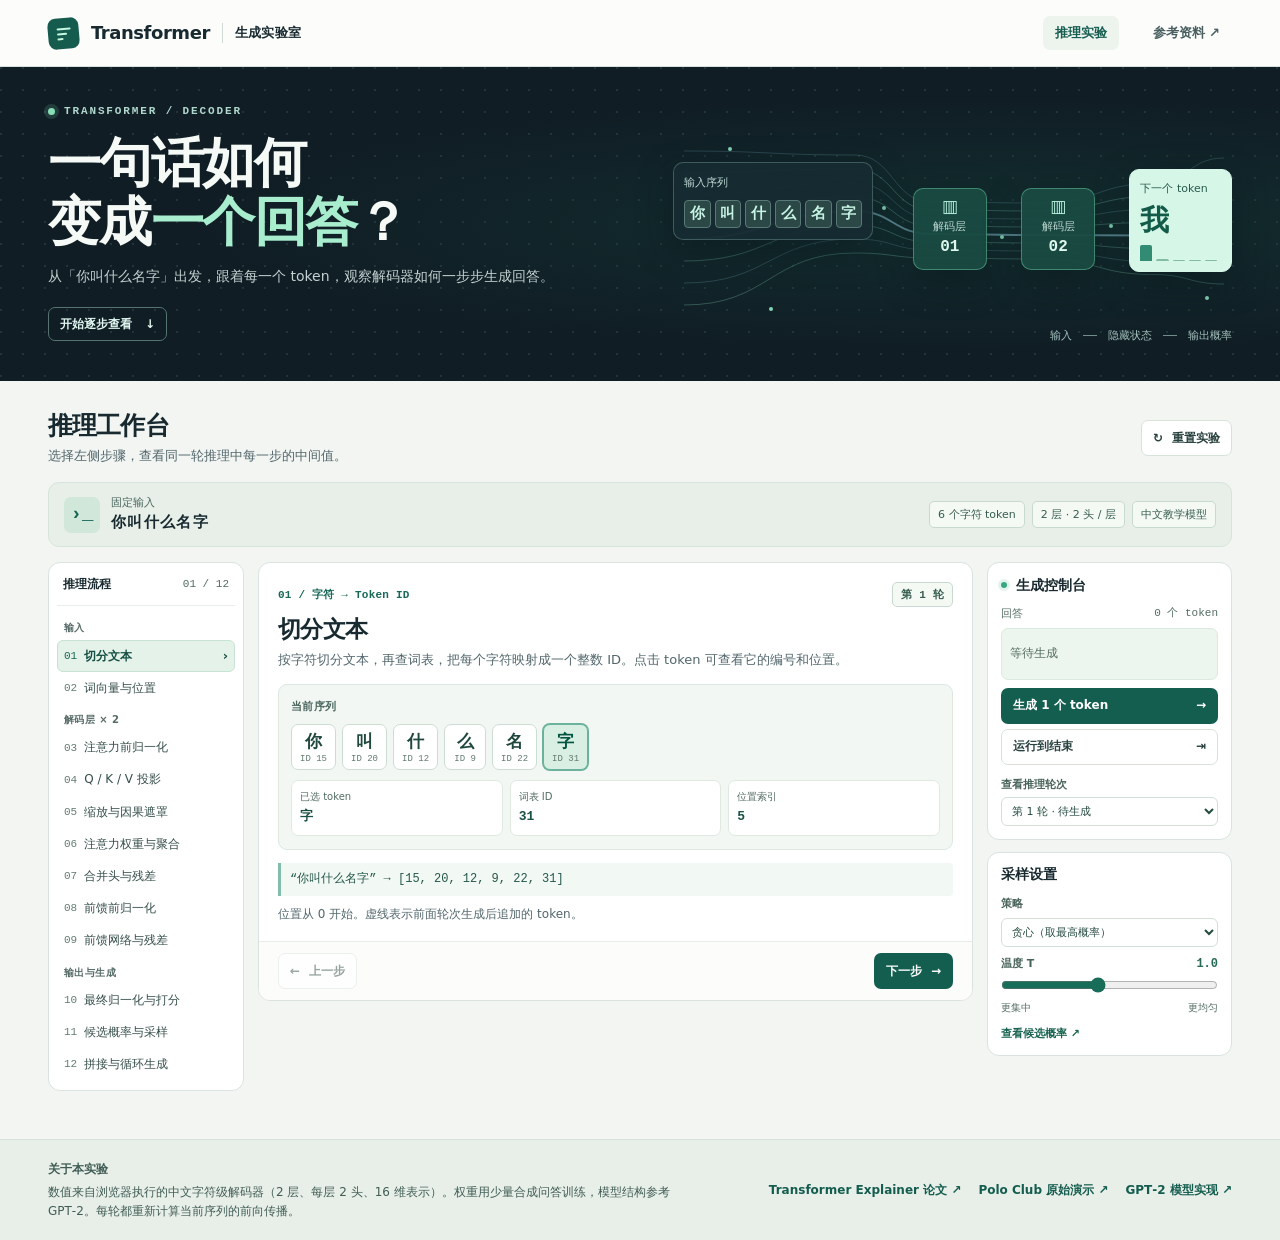
==== index.html @ 417c1ae1 "Add interactive Transformer generation lab" ====
<!doctype html>
<html lang="zh-CN">
<head>
  <meta charset="UTF-8">
  <meta name="viewport" content="width=device-width, initial-scale=1">
  <meta name="description" content="从‘你叫什么名字’出发，逐步查看 Transformer 如何生成下一个 token。">
  <meta name="theme-color" content="#111d24">
  <title>Transformer 生成实验室</title>
  <style>:root{color-scheme:light;--ink:#182a30;--muted:#52666b;--line:#dae3df;--paper:#f2f5f2;--white:#fff;--green:#0e6655;--accent:#90e8c5;--mono:'IBM Plex Mono',Consolas,monospace;--sans:Inter,'Microsoft YaHei','PingFang SC','Noto Sans CJK SC',system-ui,sans-serif}
*,*::before,*::after{box-sizing:border-box} body{margin:0;background:var(--paper);color:var(--ink);font:14px/1.55 var(--sans)} a{color:inherit;text-decoration:none} button,input,select{font:inherit} button{cursor:pointer} button:disabled{cursor:default} button:focus-visible,a:focus-visible,select:focus-visible,input:focus-visible,summary:focus-visible{outline:2px solid #126e5c;outline-offset:3px} .skip{position:fixed;left:1rem;top:-5rem;background:white;padding:.7rem;z-index:10}.skip:focus{top:1rem}.shell{width:min(1432px,calc(100% - 96px));margin-inline:auto}
.top{background:#fcfdfb;border-bottom:1px solid #d6e1db}.top-inner{height:66px;display:flex;align-items:center;justify-content:space-between}.brand,.top nav{display:flex;align-items:center;gap:12px}.brand{font-size:18px;letter-spacing:-.025em;font-weight:800}.brand-sub{font-size:13px;font-weight:650;letter-spacing:.02em;padding-left:12px;border-left:1px solid #cfdbd4}.mark{display:grid;place-content:center;gap:3px;width:31px;height:31px;background:#155b4e;border-radius:8px;transform:rotate(-5deg)}.mark i{height:2px;width:14px;background:#c5f8e2;display:block;border-radius:3px}.mark i:nth-child(2){width:10px}.mark i:nth-child(3){width:6px}.top nav{gap:22px;color:#4a6060;font-size:13px;font-weight:650}.top nav a{padding:7px 12px;border-radius:7px}.top nav a:hover,.nav-active{background:#edf4ee;color:#175e50}
.hero{background:#101d24;color:#f5faf6;overflow:hidden;position:relative}.hero::before{content:'';position:absolute;inset:0;background:radial-gradient(ellipse at 77% 50%,#16453e70,transparent 57%),radial-gradient(circle at 1px 1px,#9cdbcd20 1px,transparent 0) 0 0/22px 22px;pointer-events:none}.hero-inner{min-height:314px;display:grid;grid-template-columns:1fr minmax(420px,600px);gap:18px;align-items:center;position:relative}.hero-copy{padding:31px 0 34px}.eyebrow{font:600 11px/1.4 var(--mono);letter-spacing:.17em;color:#b1d8ce;display:flex;align-items:center;gap:9px}.eyebrow span,.status-dot{display:inline-block;width:7px;height:7px;border-radius:50%;background:#88dfb6;box-shadow:0 0 0 4px #80e2b628}.hero h1{font-size:clamp(38px,4.15vw,67px);line-height:1.11;font-weight:800;letter-spacing:-.03em;margin:15px 0 14px}.hero h1 span{color:#a7edce}.hero p{color:#c4d2d2;font-size:14px;margin:0 0 19px}.hero-link{display:inline-flex;align-items:center;gap:13px;border:1px solid #55736f;border-radius:7px;padding:7px 11px;color:#e0f7ef;font-size:12px;font-weight:650}.hero-link:hover{background:#285248}.hero-link:focus-visible{outline-color:#b0f4d6}
.hero-figure{position:relative;min-height:235px;width:100%;max-width:570px;justify-self:end;aspect-ratio:570/260;container-type:inline-size}.hero-figure canvas{position:absolute;inset:0;width:100%;height:100%}.art-label,.art-block,.art-output{position:absolute;border:1px solid #72939175;background:#172b32f2;box-shadow:0 12px 35px #08151970;border-radius:10px}.hero-figure small{display:block;color:#bed7d2;font-size:clamp(9px,2.1cqw,11px)}.art-input{left:2%;top:26%;width:35%;padding:11px 10px}.art-input div{display:flex;gap:4px;margin-top:9px}.art-input b{flex:1;display:grid;place-items:center;background:#2b4746;color:#c7f5e4;font-weight:600;border:1px solid #597977;border-radius:4px;font-size:clamp(9px,2.6cqw,15px);height:28px}.art-block{top:36%;width:13%;min-height:82px;padding:8px;text-align:center;border-color:#62bf9c88;background:#1a4a42f5}.art-block span{color:#b4efdb;font-size:17px;line-height:1}.art-block strong{display:block;font:600 16px/1.5 var(--mono);color:#def7ed}.art-b1{left:44%}.art-b2{left:63%}.art-output{left:82%;top:29%;width:18%;padding:10px;background:#d6f6e8;border-color:#d6f6e8;color:#135b48}.art-output small{color:#285a4d;white-space:nowrap}.art-output strong{display:block;font-size:29px;line-height:1.2;margin:6px 0 4px}.art-bars{height:19px;display:flex;align-items:end;gap:4px}.art-bars i{display:block;width:15%;height:90%;background:#328b73;border-radius:2px 2px 0 0}.art-bars i:nth-child(n+2){height:30%;background:#84baa6}.art-bars i:nth-child(n+3){height:18%}.art-caption{position:absolute;left:22%;right:0;bottom:4%;display:flex;align-items:center;justify-content:end;gap:11px;font-size:11px;color:#a4c1bd}.art-caption i{width:14px;height:1px;background:#728d89}
.lab{padding:29px 0 48px;scroll-margin-top:14px}.lab-heading{display:flex;align-items:center;justify-content:space-between;gap:16px;margin-bottom:16px}.lab-heading h2{font-size:25px;line-height:1.25;margin:0 0 5px;letter-spacing:-.035em}.lab-heading p{margin:0;color:var(--muted);font-size:13px}.button{display:inline-flex;align-items:center;justify-content:center;gap:9px;min-height:36px;padding:6px 11px;border:1px solid transparent;border-radius:7px;font-weight:650;font-size:12px;white-space:nowrap;transition:background .16s,border-color .16s}.quiet{background:#fff;border-color:#d7e2db;color:#29423f}.quiet:hover:not(:disabled){background:#edf5ee;border-color:#9cbfb0}.primary{background:#145e50;color:#fff}.primary:hover:not(:disabled){background:#0b4b3d}.button:disabled{opacity:.48}.prompt-bar{border:1px solid #d7e4db;background:#e7efe8;border-radius:11px;display:flex;align-items:center;justify-content:space-between;padding:11px 15px;gap:12px;margin-bottom:15px}.prompt-text{display:flex;align-items:center;gap:11px}.prompt-icon{font:700 19px/1 var(--mono);display:grid;place-items:center;color:#146454;background:#d1e7d9;width:36px;height:36px;border-radius:7px}.prompt-text small,.prompt-text strong{display:block}.prompt-text small{font-size:11px;color:#48655d}.prompt-text strong{font-size:15px;letter-spacing:.09em}.prompt-meta{display:flex;gap:7px;flex-wrap:wrap;justify-content:end}.prompt-meta span,.tag{font-size:11px;color:#375d51;padding:4px 8px;border:1px solid #c8dacf;background:#f4f9f4;border-radius:5px;white-space:nowrap}
.workbench{display:grid;grid-template-columns:196px minmax(0,1fr) 245px;gap:14px;align-items:start}.stage-sidebar,.stage-card,.console,.settings{border:1px solid var(--line);background:var(--white);border-radius:12px;min-width:0}.stage-sidebar{padding:12px 8px 10px}.side-heading{display:flex;align-items:center;justify-content:space-between;padding:0 6px 12px;margin-bottom:6px;border-bottom:1px solid #e7ede9;font-size:12px}.side-heading span{font:11px var(--mono);color:#526b65}.stage-group{color:#576c68;font-size:10px;font-weight:700;letter-spacing:.045em;padding:8px 7px 4px}.stage-nav-button{width:100%;border:1px solid transparent;border-radius:6px;background:transparent;color:#364f4b;text-align:left;font-size:12px;padding:5px 6px;min-height:30px;display:flex;align-items:center;gap:7px}.stage-nav-button span:first-child{font:11px var(--mono);color:#647c75}.stage-nav-button[aria-current=step]{background:#e4f2e9;color:#154f43;border-color:#c9e2d6;font-weight:750}.stage-nav-button[aria-current=step] span:first-child{color:#186757}.stage-nav-button:hover{background:#eef6f0}.stage-nav-button .stage-chevron{margin-left:auto;font-size:13px;visibility:hidden}.stage-nav-button[aria-current=step] .stage-chevron{visibility:visible}
.stage-card{overflow:hidden}.stage-intro{padding:19px 19px 13px}.stage-overline{display:flex;justify-content:space-between;align-items:center;gap:5px;color:#176858;font:600 11px var(--mono);letter-spacing:.02em}.stage-intro h3{font-size:23px;line-height:1.2;letter-spacing:-.025em;margin:9px 0 6px}.stage-intro p{font-size:13px;color:var(--muted);margin:0;line-height:1.65}.stage-content{padding:0 19px 18px;min-height:236px}.stage-footer{border-top:1px solid #e7ede9;padding:11px 19px;display:flex;justify-content:space-between;gap:10px;background:#fcfdfb}.stage-tools{margin:0 19px 14px;padding:8px 9px;display:flex;flex-wrap:wrap;align-items:center;gap:8px 15px;background:#f4f8f4;border:1px solid #e0eae3;border-radius:8px}.tool-part{display:flex;align-items:center;gap:6px}.tool-part label,.tool-part span{font-size:11px;color:#395a50;font-weight:700}.segmented{display:flex;gap:4px;flex-wrap:wrap}.segmented button,.tiny-button{border:1px solid #cbdcd2;background:#fff;color:#34544b;font-size:11px;min-height:29px;padding:4px 8px;border-radius:5px}.segmented button[aria-pressed=true],.tiny-button[aria-pressed=true]{background:#16614f;border-color:#16614f;color:#fff;font-weight:700}.segmented button:hover:not([aria-pressed=true]),.tiny-button:hover:not([aria-pressed=true]){background:#e2f0e7}
.token-panel{background:#f3f7f4;border:1px solid #dce8e0;border-radius:9px;padding:13px 12px}.section-label{font-size:11px;margin:0 0 9px;color:#4a665e;font-weight:750;letter-spacing:.025em}.token-strip{display:flex;flex-wrap:wrap;gap:6px}.token-box{border:1px solid #ccddd3;border-radius:7px;background:#fff;color:#20483e;display:grid;justify-items:center;gap:1px;padding:5px 8px;min-width:42px;line-height:1.35}.token-box strong{font-size:17px}.token-box small{color:#62796f;font:9px var(--mono)}.token-box[aria-pressed=true]{color:#035441;border-color:#6bb29c;background:#d9efe3;box-shadow:0 0 0 1px #6bb29c}.token-box.is-generated{border-style:dashed}.token-details,.metric-row{display:grid;grid-template-columns:repeat(3,minmax(0,1fr));gap:7px;margin-top:10px}.metric{border:1px solid #dfe9e2;border-radius:7px;padding:8px;background:#fff;min-width:0}.metric small{display:block;color:#536b64;font-size:10px}.metric strong{display:block;font:650 13px/1.5 var(--mono);color:#1a5144;overflow-wrap:anywhere;margin-top:3px}.formula{font:12px/1.6 var(--mono);white-space:pre-wrap;overflow-wrap:anywhere;color:#25574b;margin:13px 0 0;border-left:3px solid #83bcaa;background:#f2f8f3;padding:7px 9px;border-radius:0 4px 4px 0}.explain{color:var(--muted);font-size:12px;margin:9px 0 0}.explain strong{color:#29564b}.transform-chain{display:flex;flex-wrap:wrap;gap:6px;align-items:center;background:#f5f8f4;padding:9px;border:1px solid #e2ebe4;border-radius:7px;margin-bottom:11px}.transform-chain b{font-size:11px;white-space:nowrap;background:#e4f1e8;border:1px solid #cedfd4;border-radius:5px;color:#2f6254;padding:4px 6px}.transform-chain span{color:#648379}
.inspector{display:grid;gap:12px}.console,.settings{padding:13px}.console-heading{display:flex;gap:9px;align-items:center;margin:1px 0 12px}.inspector h3{font-size:14px;line-height:1.2;margin:0}.status-dot{background:#38a780;box-shadow:0 0 0 3px #38a78024;width:6px;height:6px}.console-label{display:flex;justify-content:space-between;margin:0 0 5px;color:#536d63;font-size:11px}.console-label span{font:11px var(--mono)}.generated{min-height:52px;padding:8px;border:1px solid #dce9df;border-radius:7px;background:#edf6ee;color:#285f50;display:flex;flex-wrap:wrap;align-items:center;gap:4px}.placeholder{font-size:12px;color:#526b61}.generated-token{min-width:24px;min-height:28px;padding:3px 5px;border:1px solid #a9cdbd;background:#fff;color:#235f4e;font-weight:700;border-radius:5px}.generated-token.is-selected{background:#d0ebdd;border-color:#519d84}.generated-token.eos{font:700 10px var(--mono);border-style:dashed}.generate-actions{display:grid;gap:5px;margin-top:8px}.generate-actions .button{justify-content:space-between}.round-controls{margin-top:11px;display:grid;gap:4px}.settings h3{margin-bottom:10px}.inspector label{font-size:11px;color:#486359;font-weight:650}.inspector select,.seed-control input{width:100%;min-width:0;border:1px solid #d2e0d7;background:#fff;color:#254b40;border-radius:6px;padding:6px;font-size:11px}.settings select{margin:4px 0 8px}.slider-label,.range-ends,.seed-control{display:flex;align-items:center;justify-content:space-between;gap:8px}.slider-label output{color:#266957;font:700 12px var(--mono)}.range-ends{font-size:10px;color:#526b64}.inspector input[type=range]{width:100%;margin:5px 0 2px;accent-color:#176d58}.settings #method-settings{border-top:1px solid #e4ece6;padding-top:8px;margin-top:8px}.seed-control{margin-top:8px}.seed-control input{width:86px}.inspect-link{display:block;color:#17634f;font-size:11px;font-weight:700;margin-top:10px}.inspect-link:hover{text-decoration:underline}
.matrix-group{display:grid;gap:9px}.matrix-group.two{grid-template-columns:repeat(2,minmax(0,1fr))}.matrix-card{border:1px solid #dfe9e2;border-radius:7px;padding:7px 8px;min-width:0}.matrix-title{display:flex;align-items:center;justify-content:space-between;gap:5px;font-size:11px;color:#36594e;margin:0 0 4px}.matrix-title small{color:#526b64;font:10px var(--mono);white-space:nowrap}.matrix-scroll{overflow:auto;max-height:250px;padding:1px;scrollbar-width:thin}.matrix{border-collapse:separate;border-spacing:2px;width:auto;font:10px/1.3 var(--mono)}.matrix th{padding:2px 3px;color:#42645b;text-align:center;white-space:nowrap}.matrix th.row-name{position:sticky;left:0;background:white;z-index:1}.matrix .active-row th{color:#0b624e}.matrix td{padding:0}.matrix-cell{display:block;width:43px;height:24px;border:1px solid transparent;border-radius:3px;font:10px var(--mono);color:#142c28;background:var(--cell,#f1f5f2);padding:0;text-align:center}.matrix-cell:hover,.matrix-cell:focus-visible{border-color:#176959;outline-offset:-2px}.active-row .matrix-cell{border-bottom-color:#438777}.matrix-cell.masked{background:repeating-linear-gradient(135deg,#f1f3f2 0 4px,#e0e8e2 4px 5px);color:#475c53}.cell-detail{min-height:21px;color:#3d6257;font-size:11px;margin:7px 0 0}.tabs-label{color:#476258;font-size:11px;margin:0 0 5px}.tab-line{margin-bottom:9px}.legend{display:flex;gap:7px;align-items:center;margin:8px 0;color:#526b63;font-size:10px}.legend i{width:58px;height:7px;border-radius:6px;background:linear-gradient(90deg,#9cbaca,#eef3f0,#9acfb9)}
.prob-header,.prob-row{display:grid;grid-template-columns:minmax(49px,.7fr) minmax(40px,.55fr) minmax(105px,1.65fr) minmax(60px,.7fr);gap:8px;align-items:center;padding:5px 6px;font-size:11px}.prob-header{color:#507066;border-bottom:1px solid #dce9df}.prob-row{min-height:33px;border-bottom:1px solid #edf2ee}.prob-row.selected{background:#dff2e6;border-radius:4px}.prob-row em{font:10px var(--mono);font-style:normal}.prob-row strong{font-size:12px;overflow-wrap:anywhere}.bar-field{display:grid;grid-template-columns:1fr 42px;align-items:center;gap:5px}.bar-track{height:6px;background:#e5eee8;border-radius:5px;overflow:hidden}.bar-track i{display:block;height:100%;background:#4b9e83;border-radius:5px}.prob-scroll{max-height:385px;overflow:auto}.prob-scroll .prob-header{position:sticky;top:0;background:#fff;z-index:1}.sequence-box{border-radius:8px;border:1px solid #dbe8df;background:#f1f8f2;padding:11px;margin:10px 0}.sequence-box p{margin:2px 0;color:#285b4c;font-weight:650;font-size:16px;letter-spacing:.045em;overflow-wrap:anywhere}.sequence-box mark{background:#bfe8d4;color:#174e40;border-radius:3px;padding:0 3px}.history{display:flex;flex-wrap:wrap;gap:5px;margin-top:9px}.history button{font:11px var(--sans)}
footer{border-top:1px solid #d6e2db;background:#e8efe9}.footer-inner{display:grid;grid-template-columns:minmax(0,1fr) auto;gap:18px;padding-block:20px;color:#405d55;font-size:12px}.footer-inner p{margin:4px 0 0;max-width:650px}.sources{display:flex;flex-wrap:wrap;align-items:center;gap:8px 17px}.sources a{color:#145d4e;font-weight:700}.sources a:hover{text-decoration:underline}
@media(max-width:1120px){.shell{width:calc(100% - 52px)}.workbench{grid-template-columns:160px minmax(0,1fr) 205px;gap:9px}.stage-intro{padding-inline:14px}.stage-content,.stage-footer{padding-inline:14px}.stage-tools{margin-inline:14px}.hero-inner{grid-template-columns:minmax(0,1fr) minmax(390px,1.05fr)}}
@media(max-width:870px){.shell{width:calc(100% - 32px)}.hero-inner{grid-template-columns:1fr minmax(265px,.88fr);min-height:285px}.hero-figure{min-height:190px}.hero p{max-width:320px}.art-input{padding:8px 5px}.art-input b{height:23px}.art-block{min-height:62px;padding:4px}.art-output{padding:5px}.art-output strong{font-size:21px}.workbench{grid-template-columns:148px minmax(0,1fr)}.inspector{grid-column:2;grid-template-columns:repeat(2,minmax(0,1fr))}.stage-sidebar{grid-row:span 2}.footer-inner{grid-template-columns:1fr}}
@media(max-width:570px){.shell{width:calc(100% - 24px)}.top-inner{height:56px}.brand{font-size:14px;gap:7px}.brand-sub{font-size:10px;padding-left:6px}.mark{width:24px;height:24px}.top nav{gap:4px;font-size:11px}.top nav a{padding:4px 5px}.top nav a:first-child{display:none}.hero-inner{display:block}.hero-copy{padding:25px 0 11px}.hero h1{font-size:42px}.hero-figure{min-height:150px;max-width:420px;margin:0 auto 14px}.art-caption{bottom:0}.lab{padding-top:22px}.lab-heading h2{font-size:21px}.lab-heading p{font-size:11px}.prompt-bar{padding:8px}.prompt-meta{gap:4px}.prompt-meta span{font-size:9px;padding:3px 4px}.prompt-meta span:last-child{display:none}.prompt-text{gap:6px}.prompt-text strong{font-size:13px}.prompt-icon{width:27px;height:27px;font-size:14px}.workbench{display:flex;flex-direction:column;align-items:stretch;gap:9px}.stage-sidebar{padding:8px}.side-heading{padding:0 4px 5px}.stage-sidebar nav{display:grid;grid-template-columns:repeat(3,minmax(0,1fr));gap:2px}.stage-group{grid-column:1/-1;padding:3px 4px 0}.stage-nav-button{padding:3px;font-size:10px;gap:3px;min-height:28px}.stage-nav-button .stage-chevron{display:none}.stage-intro h3{font-size:20px}.inspector{gap:8px}.matrix-group.two{grid-template-columns:minmax(0,1fr)}.prob-header,.prob-row{gap:4px}.bar-field{grid-template-columns:1fr 39px}.sources{gap:6px 10px}}
@media(max-width:349px){.inspector{grid-template-columns:1fr}.stage-nav-button span:first-child{display:none}.hero h1{font-size:34px}}
@media(prefers-reduced-motion:reduce){*,*::before,*::after{scroll-behavior:auto!important;transition:none!important}}
</style>
</head>
<body>
  <a class="skip" href="#lab">跳到实验区</a>
  <header class="top">
    <div class="shell top-inner">
      <a href="#top" class="brand" aria-label="Transformer 生成实验室首页"><span class="mark" aria-hidden="true"><i></i><i></i><i></i></span> Transformer<span class="brand-sub">生成实验室</span></a>
      <nav aria-label="站内导航"><a class="nav-active" href="#lab">推理实验</a><a href="#references">参考资料 <span aria-hidden="true">↗</span></a></nav>
    </div>
  </header>
  <main id="top">
    <section class="hero" aria-labelledby="title">
      <div class="shell hero-inner">
        <div class="hero-copy">
          <div class="eyebrow"><span></span> TRANSFORMER / DECODER</div>
          <h1 id="title">一句话如何<br>变成<span>一个回答</span>？</h1>
          <p>从「你叫什么名字」出发，跟着每一个 token，观察解码器如何一步步生成回答。</p>
          <a class="hero-link" href="#lab">开始逐步查看 <span aria-hidden="true">↓</span></a>
        </div>
        <div class="hero-figure" aria-label="输入 token 经过两层解码器，得到下一个 token 的概率分布" role="img">
          <canvas id="flow-art" width="570" height="260" aria-hidden="true"></canvas>
          <div class="art-label art-input"><small>输入序列</small><div><b>你</b><b>叫</b><b>什</b><b>么</b><b>名</b><b>字</b></div></div>
          <div class="art-block art-b1"><span aria-hidden="true">▥</span><small>解码层</small><strong>01</strong></div>
          <div class="art-block art-b2"><span aria-hidden="true">▥</span><small>解码层</small><strong>02</strong></div>
          <div class="art-output"><small>下一个 token</small><strong id="art-next">我</strong><div class="art-bars" aria-hidden="true"><i></i><i></i><i></i><i></i><i></i></div></div>
          <div class="art-caption">输入 <i></i> 隐藏状态 <i></i> 输出概率</div>
        </div>
      </div>
    </section>

    <section class="shell lab" id="lab" aria-labelledby="lab-title">
      <header class="lab-heading">
        <div><h2 id="lab-title">推理工作台</h2><p>选择左侧步骤，查看同一轮推理中每一步的中间值。</p></div>
        <button type="button" id="reset" class="button quiet"><span aria-hidden="true">↻</span> 重置实验</button>
      </header>
      <div class="prompt-bar">
        <div class="prompt-text"><span class="prompt-icon" aria-hidden="true">›_</span><div><small>固定输入</small><strong>你叫什么名字</strong></div></div>
        <div class="prompt-meta"><span>6 个字符 token</span><span>2 层 · 2 头 / 层</span><span>中文教学模型</span></div>
      </div>
      <div class="workbench">
        <aside class="stage-sidebar" aria-label="推理流程">
          <div class="side-heading"><strong>推理流程</strong><span id="step-count">01 / 12</span></div>
          <nav id="stage-nav" aria-label="推理步骤"></nav>
        </aside>
        <article class="stage-card" aria-labelledby="stage-title">
          <div class="stage-intro" id="stage-intro"></div>
          <div id="stage-tools"></div>
          <div class="stage-content" id="stage-content"></div>
          <div class="stage-footer"><button type="button" class="button quiet" id="previous"><span aria-hidden="true">←</span> 上一步</button><button type="button" class="button primary" id="next">下一步 <span aria-hidden="true">→</span></button></div>
        </article>
        <aside class="inspector" aria-label="生成控制台">
          <section class="console">
            <div class="console-heading"><span class="status-dot"></span><h3>生成控制台</h3></div>
            <p class="console-label">回答 <span id="generation-count">0 个 token</span></p>
            <div id="generated" class="generated" aria-live="polite"></div>
            <div class="generate-actions"><button type="button" id="generate" class="button primary">生成 1 个 token <span aria-hidden="true">→</span></button><button type="button" id="run" class="button quiet">运行到结束 <span aria-hidden="true">⇥</span></button></div>
            <div class="round-controls"><label for="round">查看推理轮次</label><select id="round"></select></div>
          </section>
          <section class="settings">
            <h3>采样设置</h3>
            <label for="method">策略</label>
            <select id="method"><option value="greedy">贪心（取最高概率）</option><option value="top-k">Top-k</option><option value="top-p">Top-p</option></select>
            <div class="slider-label"><label for="temperature">温度 T</label><output id="temperature-value" for="temperature">1.0</output></div>
            <input id="temperature" type="range" min="0.2" max="2" step="0.1" value="1">
            <div class="range-ends"><span>更集中</span><span>更均匀</span></div>
            <div id="method-settings" hidden>
              <div class="slider-label"><label id="threshold-label" for="threshold"></label><output id="threshold-value" for="threshold"></output></div>
              <input id="threshold" type="range">
              <div class="seed-control"><label for="seed">随机种子</label><input type="number" id="seed" min="0" max="4294967295" value="42"></div>
            </div>
            <a href="#lab" class="inspect-link" id="sample-link">查看候选概率 <span aria-hidden="true">↗</span></a>
          </section>
        </aside>
      </div>
    </section>
  </main>
  <footer id="references">
    <div class="shell footer-inner"><div><strong>关于本实验</strong><p>数值来自浏览器执行的中文字符级解码器（2 层、每层 2 头、16 维表示）。权重用少量合成问答训练，模型结构参考 GPT‑2。每轮都重新计算当前序列的前向传播。</p></div><div class="sources"><a href="https://arxiv.org/abs/2408.04619" target="_blank" rel="noopener">Transformer Explainer 论文 ↗</a><a href="https://poloclub.github.io/transformer-explainer/" target="_blank" rel="noopener">Polo Club 原始演示 ↗</a><a href="https://github.com/openai/gpt-2/blob/master/src/model.py" target="_blank" rel="noopener">GPT‑2 模型实现 ↗</a></div></div>
  </footer>
  <script>const MODEL = {"vocab":["<PAD>","<EOS>","<UNK>","。","一","上","下","不","个","么","习","人","什","以","会","你","做","元","再","助","叫","可","名","吗","呀","告","呼","啥","器","回","好","字","学","小","怎","我","手","早","是","智","有","机","次","用","的","知","称","答","见","诉","请","谁","谢","问","题","？"],"width":16,"heads":2,"context":32,"embedding":[[-0.159495,-0.25905,0.179736,0.015691,-0.065289,-0.28787,0.248797,-0.187777,0.0232,-0.072793,0.059856,-0.175225,0.282229,0.003374,-0.131884,0.155124],[0.445024,-0.588592,0.174069,-0.291875,-0.300713,-0.331478,0.409176,0.410135,-0.481789,-0.480468,-0.555297,0.448961,-0.236973,0.559239,0.693882,-0.483025],[-0.218254,-0.260113,0.159569,0.01646,-0.033887,-0.281162,0.20753,-0.126474,0.048883,-0.097836,0.017181,-0.208384,0.270249,-0.001903,-0.147251,0.21813],[0.476592,0.106522,-0.115314,0.494174,-0.703656,-0.065929,0.419856,-0.675237,-0.256622,0.582364,-0.684002,0.569018,-0.556925,-0.497283,0.376839,0.176835],[-0.460653,0.502474,0.167098,-0.282099,0.677058,-0.911469,-0.164565,-0.837189,0.009619,0.01629,0.283551,0.366157,0.284425,-0.334143,0.301015,0.375215],[0.359993,-0.440681,-0.43045,0.184238,-0.859072,-0.264531,0.224596,0.437174,0.730662,0.188246,0.563067,-0.134156,-0.014961,0.456753,-0.868568,-0.22778],[-0.866667,-0.93617,0.411157,-0.093012,-0.806744,0.514984,-0.130979,-0.000434,0.397935,-0.519573,-0.060309,-0.107281,0.681099,-0.553692,0.515,0.354095],[-0.5417,-1.026619,-0.002393,0.328851,0.655573,0.358729,-0.160487,-0.481178,-0.082158,-0.5674,0.012051,0.269027,1.106294,0.117587,0.060548,-0.065596],[-0.224369,-0.560409,0.262849,0.009189,-0.07794,-0.560389,-0.047622,-0.111507,0.202467,0.182805,0.367965,0.931789,0.683411,-0.839738,-0.761285,0.446208],[-0.250831,-0.41397,-0.120265,-0.329901,0.316977,0.007274,0.750546,-0.705393,-0.463936,-0.374631,0.374179,0.730316,0.066218,0.630121,-0.609509,-0.714899],[0.250633,-0.413353,0.890903,-0.484692,0.24805,-0.730122,0.795606,-0.322748,-0.126537,0.506965,-0.319991,-0.478005,0.309667,-0.697618,-0.689266,-0.154005],[0.335329,-0.168628,-0.307773,0.300002,0.776172,-0.340451,-0.063363,-0.090389,0.350553,0.11438,0.058537,-0.983223,-0.253616,0.649683,0.144014,0.218684],[-0.549419,0.109276,-0.079873,-0.356592,0.115636,-0.480323,0.438882,0.219837,-0.161352,0.766983,0.309095,0.466466,-0.78217,0.279638,-0.380241,-0.507568],[-0.601764,-0.404185,0.613213,-0.655267,-0.418218,-0.460137,0.52131,0.794682,0.227457,0.184335,-0.294364,-0.715388,0.475953,0.414052,0.467568,0.102339],[0.245713,0.088873,0.587703,0.539858,-0.185692,-0.080883,-0.422588,-0.578957,0.693043,0.033849,0.224289,-0.45683,-0.452205,-0.31068,-0.312739,0.033591],[-0.100127,-0.194435,-0.59607,-0.377453,0.573337,-0.545965,-0.467044,0.813233,0.70941,-0.596745,-0.060753,0.160597,0.248652,-0.201553,-0.200366,0.618984],[-0.483196,-0.349311,0.064027,-0.762393,-0.839947,-0.217703,-0.567052,0.143414,0.380353,0.62531,0.55624,-0.24342,0.624493,-0.138219,-0.274248,0.671709],[0.257764,0.686501,0.004483,-0.283063,-0.448597,-0.374733,0.552478,0.457069,-0.051745,-0.52691,0.461114,0.133217,-0.332002,-0.547596,0.227371,-0.279877],[-0.358404,-0.243185,0.121245,0.128707,0.117465,-0.507808,-0.001957,-0.021957,0.04355,-0.083427,-0.112228,-0.100488,0.43777,-0.010001,-0.036051,0.146438],[-0.426615,-0.769206,0.079103,0.81759,0.407946,-0.108949,0.77865,-0.1236,0.667758,0.396834,-0.150719,-0.339299,-0.091437,-0.21039,-0.098417,-0.433574],[0.348185,-0.027475,0.297616,0.317824,0.592983,0.33824,-0.549908,-0.087057,-0.253994,0.007159,0.413092,0.438015,-0.443001,-0.407943,0.217882,-0.492613],[-0.21537,-0.235994,0.368972,0.008607,-0.25635,0.061766,0.209472,-0.109207,0.208802,-0.147999,-0.227734,0.090792,-0.123807,-0.064263,0.09935,0.284738],[-0.606689,0.497967,0.737437,-0.641138,0.508174,0.371304,-0.518704,0.027837,-0.197973,0.501886,0.377812,-0.689643,0.084447,0.625652,-0.813156,-0.365071],[-0.272839,0.326401,-0.423745,0.326073,0.439068,-0.083921,0.301992,0.934947,-0.357786,-0.612369,0.070982,-0.133141,0.555231,0.76518,-0.791706,-0.387067],[-0.737878,-0.362256,-0.304591,0.592132,-0.586085,-0.973664,-0.285788,0.163553,0.200666,0.230621,0.251582,0.239433,0.780878,0.363208,0.596371,0.00042],[0.038959,-0.042194,0.615343,0.630464,-0.403372,-0.589019,0.418343,0.53821,-0.911311,-0.246657,-0.648738,-0.728329,0.053181,0.537317,-0.485489,0.599194],[-0.144467,0.305154,-0.305783,0.584951,0.026039,-0.999622,0.688752,-0.717158,-0.236658,-0.433171,0.360246,0.42786,-0.103095,0.490347,-0.769219,0.585943],[-0.433557,-0.69946,0.337403,-0.447845,0.068693,-0.418283,0.135721,0.381994,-0.336689,0.52802,0.442545,0.412263,-0.271287,0.238637,-0.252298,-0.117439],[0.645085,-0.49235,0.379527,-0.047867,0.230535,0.21697,0.540638,-0.42949,0.652691,-0.619866,0.419645,-0.513552,0.705718,-0.473425,-0.403437,-0.392563],[-0.553406,-0.410725,-0.143474,-0.105561,0.216643,-0.953354,0.347459,-0.472939,-0.638675,0.451402,0.2068,-0.667897,0.552054,0.261278,0.44624,1.037181],[0.404419,-0.134081,-0.217996,0.539321,-0.142406,0.354023,-0.622173,-0.333851,0.107131,0.050349,0.243607,0.277384,-0.343619,0.23525,-0.525404,0.871752],[-0.631484,0.243947,-0.875319,-0.600128,0.496836,0.54077,-0.110022,-0.245636,-0.842373,0.148931,0.584976,-0.06143,0.243479,0.215541,-0.275428,0.219048],[-0.530863,-0.589675,0.746566,0.635567,-0.201992,-0.741184,0.660927,0.170295,-0.616833,0.117601,0.661266,-0.085731,0.844242,-0.598025,-0.253456,-0.329074],[0.172343,0.548778,-0.271526,-0.535558,0.020829,0.041945,-0.419215,0.511196,-0.600603,0.594546,-0.633184,-0.595424,-0.621668,0.031636,0.532089,0.426699],[0.13282,-0.168511,0.063203,-0.073584,0.05623,-0.171381,0.131234,0.035811,0.075442,0.225069,0.187361,-0.107129,0.032346,-0.201455,-0.392546,-0.093034],[0.340572,0.386402,-0.121774,-0.489402,0.441921,0.49794,-0.278769,0.033435,0.497523,-0.090458,-0.681095,0.181459,0.28145,-0.469524,-0.110418,-0.595451],[0.265888,0.344592,0.210115,-0.05551,-0.861475,-0.788548,0.459103,-0.31793,0.449387,0.618408,-0.433322,-0.643803,0.636001,0.555683,-0.591533,0.085738],[0.321185,-1.008772,-0.447125,-0.086751,-0.250499,0.640219,0.708433,-0.590102,0.110022,-0.156801,0.667461,-0.083746,-0.308071,0.026699,0.169078,0.593677],[-0.549371,0.476802,-0.182346,0.569348,0.104544,0.469828,-0.586406,-0.030545,-0.004967,-0.050153,0.204723,0.451685,-0.249975,-0.241877,-0.176014,-0.57061],[0.089463,0.311176,-0.245586,-0.081815,-0.421977,-0.424305,0.390679,0.362631,0.173495,-0.533488,0.40581,-0.196462,-0.172463,-0.444774,0.194193,-0.03773],[-0.056073,-0.29647,0.625115,0.499052,-0.04957,0.231855,-0.334257,-0.354301,-0.442206,-0.211642,0.704574,-0.122362,0.023907,-0.310888,-0.24517,-0.085499],[-0.074863,0.112485,0.677009,-0.487819,-0.057307,0.101364,-0.042975,-0.228842,-0.354739,-0.57064,-0.386515,-0.127314,0.164318,-0.630614,-0.159453,0.686126],[0.186952,-0.950652,0.412565,-0.153388,0.551975,0.370649,0.10631,0.067261,-0.438021,0.514478,-0.25073,-0.574811,0.227309,-0.610366,0.664221,0.617629],[-0.765322,-0.296322,0.529782,0.446274,0.478444,-0.230715,-0.364538,-0.703867,-0.139123,0.527415,-0.767325,-0.620812,0.610774,-0.226768,0.249263,-0.099938],[0.106325,-0.410956,0.164969,0.506399,0.219382,0.535118,-0.405947,0.642168,-0.105867,-0.01749,0.285941,-0.332935,-0.574034,-0.350895,-0.201528,-0.348711],[0.140684,0.464514,-0.257184,-0.026977,-0.441441,-0.349351,0.43589,0.357323,0.2271,-0.534944,0.530106,-0.095778,-0.166914,-0.429711,0.261058,-0.007974],[0.74876,0.011415,-0.365064,-0.875519,-0.023513,-0.373805,-0.018749,-0.970416,0.3725,0.222833,0.637476,0.206373,0.343469,0.165247,-0.380773,0.313618],[-0.668959,0.199687,0.540657,0.290639,-0.695504,0.475955,0.739673,-0.173284,0.442686,0.390237,0.370711,-0.529476,0.468592,-0.657097,-0.846762,0.136835],[-0.843238,0.448399,0.406391,0.540042,-0.563263,0.199482,0.26421,-0.290898,-0.547921,0.291001,-0.068365,-0.651955,-0.000662,-0.204743,0.781343,0.588523],[0.230941,0.060231,0.57018,-0.172736,-0.222054,-0.028269,-0.340398,-0.427099,-0.339606,-0.543357,-0.502307,-0.408399,0.75436,0.939198,0.239695,-0.286147],[-0.288659,-0.097321,0.061918,0.278172,0.204867,-0.145903,0.052738,-0.368302,-0.120417,0.018279,0.178947,-0.331644,0.47129,-0.008876,-0.282865,0.241783],[0.195741,0.292425,0.37074,-0.490872,-0.062996,0.102608,-0.198147,-0.271937,-0.713634,-0.503271,0.022039,0.08759,0.641356,-0.463665,-0.258912,0.595353],[-0.611089,-0.040227,-0.303967,-0.328682,0.171634,0.267695,0.693997,-0.317462,0.656656,0.062448,0.321736,-0.149402,0.188343,-0.081022,0.928813,-0.414892],[-0.75935,0.170988,-0.620836,-0.350415,-0.026989,0.184112,0.642309,-0.479193,0.455456,0.52262,-0.526231,0.144068,-0.052959,-0.140095,-0.518474,0.742643],[-0.203064,0.067893,-0.515448,0.871251,-0.419442,-0.501668,0.502008,-0.323808,0.639469,-0.392519,-0.526541,-0.115669,0.873216,-0.405414,0.125921,0.301767],[0.261078,0.376229,-0.44456,-0.414366,0.193984,0.522458,-0.003533,-0.146669,-0.088966,-0.256783,-0.536572,0.004852,0.504805,-0.195711,-0.419593,-0.303858]],"position":[[-0.078978,-0.180328,0.183498,-0.177912,0.091756,-0.0018,-0.052975,0.188146,-0.065494,0.274648,-0.134738,-0.083678,-0.022869,-0.192803,0.012481,0.006317],[0.056483,-0.02449,0.211882,0.221363,0.168702,0.055161,0.381547,-0.244557,0.022222,-0.33724,-0.098189,-0.231046,0.017817,0.222557,0.023176,0.116321],[-0.114806,0.125943,-0.050911,0.046018,0.117582,0.421082,0.216284,0.179255,-0.299428,-0.053752,0.238103,0.218087,-0.179025,0.048889,-0.025479,0.178522],[-0.038117,-0.20079,0.035168,-0.41438,0.064045,-0.63327,-0.370005,-0.022689,0.165242,-0.025929,-0.159345,0.265067,-0.059221,0.475117,0.043914,0.043094],[0.34264,0.025531,-0.465135,0.057632,-0.022655,-0.107791,0.084705,-0.13946,0.073195,0.063057,-0.00194,0.08455,-0.047283,0.139118,-0.087927,-0.213714],[0.173755,-0.1283,-0.204355,0.282516,-0.161186,-0.389782,0.077459,0.25502,-0.021481,-0.049038,-0.06872,0.081526,0.129522,0.032977,0.220049,0.124854],[0.163363,0.0971,-0.003142,0.150525,-0.018987,0.031761,-0.126634,0.171283,-0.047156,0.211589,-0.044968,-0.017557,0.046949,0.015857,0.045729,0.02888],[0.078522,-0.031395,-0.053811,0.007542,3.9e-05,-0.162417,-0.047433,-0.083043,-0.059359,0.035694,-0.141124,-0.011801,0.031016,0.036455,0.035505,0.163423],[-0.147256,-0.165349,-0.24357,0.061778,0.016216,0.237804,0.062236,-0.045714,0.010301,0.110414,-0.15073,-0.12452,0.147484,-0.090952,0.193074,0.058672],[0.085307,0.031443,0.00588,0.081746,-0.249376,-0.166397,-0.190639,0.024212,-0.041454,0.112921,-0.141976,-0.126621,0.137084,0.192171,0.062009,0.18115],[-0.024274,-0.009282,0.064666,-0.127862,-0.126241,-0.026521,-0.099625,0.1192,0.056035,0.120177,-0.040864,0.119071,0.10294,-0.088466,0.022705,0.060521],[0.075289,-0.057181,-0.043844,0.012434,-0.15993,0.01017,-0.071693,0.053542,0.016977,0.153505,-0.122062,-0.093569,0.186899,-0.206614,-0.031476,-0.030099],[0.101216,0.108422,-0.066747,0.177486,-0.090689,-0.087514,-0.004876,0.063837,0.083299,0.076865,0.103011,0.196822,0.130968,0.067385,0.139442,0.185897],[-0.117391,0.186709,-0.038357,-0.173165,-0.130456,0.009187,0.032566,0.312753,-0.067285,0.004987,0.007075,0.1773,0.159256,-0.299954,0.377628,-0.270983],[0.057978,0.163889,0.051122,-0.189588,-0.248245,0.076815,0.019294,0.194496,-0.103255,-0.103575,0.113916,0.136176,-0.02235,-0.058044,0.039168,-0.158881],[0.124649,0.197504,0.031794,0.028438,0.042606,-0.302506,-0.133364,-0.120383,-0.218405,-0.037321,0.024022,0.077272,0.094962,0.072829,0.032205,-0.035962],[0.0803,0.039539,0.009913,-0.028685,-0.041798,0.03035,-0.111472,-0.14126,-0.199844,-0.21157,0.099872,-0.146496,0.024445,-0.339997,0.004393,0.120891],[0.016144,0.048182,-0.05921,-0.183459,-0.007533,-0.182042,-0.064142,-0.149785,-0.116692,-0.094823,-0.049391,0.118636,-0.061436,0.022069,-0.079091,0.055467],[0.182013,-0.063471,0.041194,-0.067442,-0.022416,0.161605,0.053029,0.098056,-0.028269,-0.040186,0.089218,0.315705,-0.067701,-0.144843,0.276239,-0.036747],[-0.17193,-0.063205,0.054629,-0.013312,-0.084573,-0.087648,-0.092604,-0.114336,0.296612,0.038676,0.115279,-0.06358,-0.024174,-0.092762,-0.344722,-0.179141],[-0.23538,-0.292472,-0.155397,0.172244,-0.005777,0.167773,0.053428,0.101733,-0.117117,0.068114,0.094733,-0.074964,0.07274,0.073604,-0.071442,-0.14596],[-0.153937,0.011246,0.042511,-0.103028,0.003456,0.07417,0.080365,0.201744,0.166008,-0.130168,0.218866,-0.069027,0.135833,0.008838,-0.053579,-0.235001],[-0.022303,-0.20272,0.125749,0.197183,-0.103598,0.039256,-0.094301,-0.081703,0.100684,-0.00501,0.226154,-0.06269,0.129914,0.012664,0.103451,-0.05813],[-0.006443,-0.015015,-0.108687,0.086071,0.084532,0.077162,0.199806,0.188415,-0.048743,0.048497,-0.081068,0.003036,-0.077967,0.210609,0.047281,-0.028344],[0.15517,-0.28218,-0.261833,0.103459,0.007861,0.032558,-0.172431,-0.00302,0.260456,0.107146,0.022062,-0.057077,-0.051294,-0.276796,0.033493,0.109913],[-0.204831,-0.085984,-0.15047,-0.125496,0.006953,-0.270972,0.079855,0.098001,-0.032643,-0.322492,-0.129534,0.160277,-0.361139,-0.045178,-0.1534,0.104594],[-0.087765,0.052514,0.07351,0.238709,-0.026382,0.048886,-0.193057,0.154754,-0.098866,-0.072898,-0.002892,-0.203175,0.02974,0.125771,0.038081,-0.206557],[-0.016095,0.096464,-0.244139,-0.13972,0.113951,0.035112,0.053556,0.241734,0.060912,0.085525,0.352397,-0.027795,-0.103725,0.055614,0.057069,-0.068473],[-0.134212,0.30028,0.04249,-0.095197,0.119071,-0.014189,-0.032875,0.073095,-0.167945,0.045842,0.248684,0.060603,-0.048908,-0.065924,-0.053344,-0.033015],[-0.049115,0.11912,-0.225317,0.11206,-0.049359,0.049003,-0.146508,0.172722,0.161933,0.124747,-0.196918,0.107786,0.052631,-0.208685,-0.003159,0.047389],[0.07229,0.023044,0.03786,0.191569,0.159384,-0.372717,-0.041267,-0.021405,-0.227773,0.012244,0.162339,-0.141254,0.043732,-0.119057,-0.087349,0.192061],[-0.070533,0.060088,-0.243258,0.242101,0.078345,-0.023725,0.074821,-0.183277,0.153729,-0.042118,-0.026529,-0.063915,-0.075485,0.090307,0.033268,0.084727]],"blocks":[{"ln1":[[1.020214,1.060041,1.08939,0.875893,0.957398,0.794424,1.037314,1.032753,1.039241,1.060182,1.010064,1.025577,0.997822,0.819821,0.836515,0.812352],[0.032996,0.017492,0.034371,0.012244,-0.152353,-0.059788,0.023431,-0.058994,0.00236,0.007842,-0.022752,-0.004116,0.002521,-0.012885,0.105141,-0.004746]],"qkv":[[[0.021902,0.240532,-0.153165,0.329751,-0.253436,0.097985,0.05106,-0.219238,0.219436,0.152084,0.071063,0.091532,0.027811,-0.141273,0.056634,0.38489,0.044321,0.121564,0.142692,0.079885,0.077253,0.051094,-0.08998,0.06636,-0.058521,-0.233013,0.022395,-0.105166,-0.220429,-0.546013,-0.015473,0.297384,-0.076612,0.05702,-0.210585,0.168387,-0.133691,0.049318,0.425754,0.232029,0.101954,0.015967,-0.119663,0.16456,-0.118401,-0.245674,0.052217,0.18411],[0.37273,0.249257,0.103018,0.252255,0.248037,-0.208453,-0.14869,-0.040768,-0.092794,0.191878,-0.204996,-0.339584,-0.362092,-0.434195,-0.025571,0.277865,0.136124,-0.093989,-0.162446,0.115792,0.55953,-0.160344,-0.17483,0.33921,0.145618,-0.22974,0.100795,0.176643,0.160079,-0.008768,-0.002363,-0.228019,0.099651,0.055872,-0.203798,-0.123286,0.087914,-0.132706,0.101965,-0.260389,-0.035094,-0.27907,0.038091,-0.198055,0.048378,-0.008048,0.203612,-0.039198],[-0.087663,-0.181252,-0.237546,-0.052811,0.086438,-0.081684,-0.120002,0.075309,0.394581,-0.487681,-0.452182,0.111675,-0.330169,0.268085,-0.169938,-0.311609,-0.357408,-0.587093,0.245758,-0.157583,-0.178387,0.162332,0.128718,0.158163,-0.17252,-0.003274,0.006836,0.019453,-0.0382,-0.265359,0.22345,-0.024558,-0.071647,-0.371908,0.039234,0.345656,-0.158208,0.18793,0.066991,0.106614,0.268919,-0.13111,-0.24489,-0.062693,0.128825,0.028895,-0.210976,-0.109371],[-0.044255,0.370457,-0.400628,-0.164586,0.137171,-0.088666,-0.000161,-0.028464,-0.224675,0.034046,0.032216,-0.180811,0.1016,0.044364,-0.101066,-0.168763,0.350262,-0.130417,0.01872,0.129662,0.212806,0.248628,-0.220884,0.039366,-0.112031,0.269292,-0.125681,-0.020261,0.103626,0.019023,0.372327,-0.054412,-0.040416,-0.167425,-0.360466,0.120422,-0.190087,-0.094709,-0.047687,-0.178586,-0.143515,0.087399,-0.010064,0.216951,-0.012496,-0.036557,0.204132,-0.013279],[0.085061,0.089405,0.323143,-0.186648,-0.014704,0.479681,0.224602,0.179692,-0.021886,-0.015244,0.029558,0.0093,-0.104452,-0.118074,-0.005186,0.3707,0.558714,-0.34836,-0.270333,-0.237474,0.035958,0.125123,0.074505,-0.078434,0.325329,0.152082,-0.682495,0.125305,-0.193833,-0.103874,-0.436776,-0.326812,0.13056,0.064303,0.057459,0.183436,-0.169345,0.022097,0.024495,-0.089023,-0.208224,0.07515,-0.230336,0.003193,-0.19152,0.040405,0.02738,0.069304],[-0.123856,0.164508,-0.314001,-0.151822,-0.021305,-0.083846,0.225073,-0.10269,0.23113,0.090042,0.140951,0.169891,0.126898,-0.054993,-0.285392,0.47816,0.010922,0.002898,-0.058054,0.146498,0.199478,-0.303262,-0.009047,-0.269358,-0.150405,-0.011033,0.087172,-0.078078,0.357117,0.131383,0.008955,0.007447,-0.201896,-0.17208,-0.07574,0.199352,0.025816,-0.086806,0.052624,0.080952,-0.103847,0.266691,-0.127933,-0.182201,-0.231607,-0.12085,-0.147844,-0.172367],[-0.27667,0.44476,-0.421932,0.002884,-0.082281,-0.562247,0.028458,-0.414314,0.034863,0.330181,-0.034568,0.106479,0.200208,0.096638,-0.162574,-0.501452,-0.028015,0.074685,-0.169529,-0.11353,-0.191777,-0.023566,0.097915,0.004096,-0.044767,-0.133504,0.122014,0.156392,0.328971,0.046737,-0.074878,0.08198,-0.072127,0.025991,-0.031846,0.147309,-0.097556,-0.199945,-0.123106,0.231656,-0.00379,-0.024371,-0.167367,-0.038647,0.073541,0.252123,0.009733,-0.069163],[0.204181,-0.357036,0.068971,0.089501,-0.011146,0.16971,0.135661,-0.11831,-0.166425,-0.197966,0.43555,0.020878,0.408672,0.302515,0.141748,-0.031713,-0.361643,-0.147447,-0.270663,-0.25647,-0.218163,-0.353164,-0.122293,-0.096786,-0.230746,0.745695,0.058289,-0.181132,-0.099638,0.170094,0.079115,-0.106254,-0.286255,0.076254,-0.192063,0.093674,0.064377,0.097035,-0.39065,-0.109107,0.117112,0.167108,0.174985,-0.15341,-0.159359,0.118952,-0.180354,-0.05104],[0.333765,0.054882,-0.218882,-0.050864,0.046164,0.185723,-0.156386,0.024626,-0.02735,-0.053617,-0.175741,-0.0331,0.193506,-0.391554,0.070199,-0.000134,0.051,0.360368,-0.309934,-0.427079,0.120873,-0.133607,0.065574,-0.064578,0.19133,0.075602,0.147939,0.197177,-0.028951,-0.053166,0.098341,0.340243,-0.193844,0.077657,0.029421,0.214013,-0.258658,0.065626,0.123899,-0.028124,-0.146722,0.180786,-0.102635,0.048839,-0.077953,0.018323,0.352027,-0.007625],[-0.01777,0.134021,0.006649,-0.482637,-0.17817,-0.508514,0.017372,-0.258761,-0.182446,0.393628,-0.194963,-0.006849,-0.139177,0.129082,0.084588,-0.175243,-0.090872,0.282032,0.039326,-0.135785,0.109752,-0.277805,0.212757,-0.052943,0.08368,-0.061693,-0.091442,0.197747,-0.101585,0.057953,-0.067595,0.016111,-0.207004,-0.138954,-0.200576,-0.201325,0.082279,0.349841,0.148082,-0.360738,-0.132167,0.254809,-0.062147,-0.132715,-0.268131,-0.047802,-0.079521,-0.013089],[-0.405243,-0.172483,0.371106,-0.115505,-0.433554,-0.108989,0.035139,-0.043377,-0.125544,0.079169,-0.167079,-0.239533,-0.05824,0.203897,-0.020988,-0.182549,-0.008663,-0.3167,0.189265,0.094251,-0.097753,-0.053807,-0.025808,-0.024867,0.07116,-0.442582,0.108555,-0.464105,-0.324964,0.240376,0.113069,-0.327003,-0.148724,0.077184,-0.243807,0.011791,0.079517,-0.113493,-0.240602,-0.163691,-0.004949,-0.034615,-0.213027,-0.131123,0.024105,0.243087,-0.210018,0.331898],[-0.164019,-0.282078,-0.060657,-0.009453,-0.415652,0.334086,-0.100132,-0.132902,0.008001,-0.537195,0.077711,-0.003086,-0.040886,0.062972,0.098515,0.143406,-0.160823,-0.07623,0.087294,0.072696,-0.007823,-0.123347,-0.024231,-0.234239,0.059878,-0.497054,-0.066455,0.12988,-0.030327,0.414857,-0.034005,-0.295819,0.072718,-0.031663,0.093292,-0.113098,0.122105,0.214824,-0.288555,0.07675,-0.132982,0.101226,0.297584,-0.092837,0.055796,0.034697,-0.004677,-0.151567],[-0.069722,-0.316118,0.120148,0.090817,-0.223346,0.013494,0.009944,0.013147,0.091917,0.17124,0.106926,0.045438,0.060897,0.106602,-0.100494,0.23644,-0.054102,-0.521669,0.415364,-0.059254,-0.380114,0.479045,-0.000886,0.069963,0.200404,-0.042152,-0.280974,0.303977,0.058615,0.044218,0.046109,-0.044812,0.070979,-0.020799,0.012527,-0.078941,0.136009,0.017417,-0.012647,-0.187898,-0.162523,-0.209754,0.147588,-0.354741,-0.014514,-0.012094,0.131928,-0.076779],[-0.00665,-0.255629,-0.001438,0.314692,-0.219276,0.010465,-0.133482,-0.069878,-0.010098,0.103126,0.158953,-0.218587,-0.242966,-0.228136,0.053126,-0.017282,0.027682,-0.105733,0.077155,-0.283962,0.218455,0.386455,0.124882,0.023356,0.020576,-0.16836,-0.282604,-0.221251,-0.274319,0.049988,0.041932,0.108491,0.016298,-0.005572,0.244918,0.042565,0.097824,-0.084538,-0.080676,-0.143424,-0.363913,-0.043011,0.076639,-0.102712,0.057023,-0.009503,-0.281377,-0.030658],[0.096723,0.147017,-0.258606,-0.144893,0.275124,0.070105,-0.186347,0.083888,0.02459,0.011958,-0.032443,0.099404,-0.18916,0.013734,-0.042855,0.210092,0.167266,-0.165854,-0.159684,0.216975,-0.100079,-0.354128,-0.048364,-0.028296,0.15683,-0.268385,0.105868,-0.030529,-0.319413,0.10008,0.105023,0.200143,0.177713,0.064505,0.203045,0.044004,0.110291,-0.013927,0.006125,0.121791,0.153072,-0.081397,-0.109169,0.123268,0.012286,0.036442,0.185133,-0.004923],[0.138663,-0.102615,0.285899,0.435591,0.160429,0.333884,-0.145052,-0.120765,0.083148,-0.022237,0.259709,-0.010903,0.093329,0.061935,0.37408,-0.009332,0.054077,-0.207139,-0.201175,0.371063,0.050699,0.376035,-0.154684,0.114665,-0.271556,0.141799,0.292818,-0.025808,0.291272,-0.162475,0.140252,-0.158739,-0.035071,-0.068765,0.136004,-0.058588,0.2054,0.120896,0.179598,-0.162164,-0.010695,-0.280074,-0.009516,-0.104111,0.058815,-0.136797,-0.098861,-0.134129]],[-0.061005,0.104057,0.088045,0.172839,0.070185,0.05419,-0.081329,0.062077,-0.082446,0.065982,-0.034065,0.057491,0.013402,-0.106829,0.069798,0.073215,-0.007821,0.001839,-0.008194,-0.004107,-0.003235,-0.004813,-0.000275,-0.004222,-0.000505,-0.001012,0.000175,-0.000249,0.003558,0.001916,0.00068,0.000825,-0.011472,-0.071911,-0.053954,-0.068829,-0.003058,0.002467,0.014803,0.038235,0.025423,-0.028446,0.014921,-0.036577,0.075962,0.012731,0.022423,-0.054243]],"att":[[[0.066205,-0.081702,-0.012368,0.088654,0.278335,0.065819,-0.184121,-0.369658,-0.180453,0.067411,-0.009926,-0.148563,0.326766,0.279076,0.252195,-0.139749],[0.004291,-0.108899,0.138043,-0.248389,0.014194,-0.030527,-0.177796,-0.036697,-0.241904,-0.053506,0.075065,0.224238,0.115781,0.030972,-0.148832,0.018942],[0.096458,-0.154037,0.158564,0.189996,0.186511,0.120001,-0.151959,0.010676,-0.026569,-0.024634,-0.173291,-0.20458,0.109363,-0.049415,0.023045,-0.030261],[-0.29996,-0.016639,0.071189,0.014295,0.275389,0.022693,0.125575,-0.061401,-0.039352,0.072266,-0.157755,-0.282954,-0.01865,0.045524,-0.116971,0.07062],[0.235829,-0.084264,-0.160768,0.188942,0.023788,-0.060287,-0.11994,-0.094211,-0.020472,0.042786,-0.095835,0.077822,0.059936,-0.327593,0.028234,-0.251836],[-0.038937,0.054468,0.272079,0.088953,-0.269821,-0.1157,-0.069592,0.072737,0.091282,0.065119,0.067138,-0.085886,-0.188217,-0.20575,0.026225,-0.127321],[-0.051131,0.119945,-0.09495,-0.351457,-0.151827,0.399129,-0.085682,-0.309605,0.236269,0.027468,0.273582,-0.025368,0.107131,0.113316,0.054361,0.19199],[0.159913,-0.229135,0.019988,0.165566,0.173609,0.062748,0.197455,-0.033051,0.320117,-0.154566,-0.201497,-0.132233,-0.149155,0.195727,-0.329821,-0.013365],[0.113376,-0.146469,0.129803,-0.025594,0.191749,0.094049,0.170688,-0.000182,0.174673,0.039041,0.045084,0.128267,-0.011817,0.199954,0.24049,-0.115479],[0.013544,0.221631,0.193781,-0.020159,-0.390681,0.074149,-0.290711,0.462602,-0.032037,0.156833,-0.012896,-0.165992,-0.053165,-0.190651,0.004775,-0.073392],[0.393236,0.153089,0.172095,0.128992,0.16137,-0.10797,-0.230251,0.046163,0.049015,-0.187393,0.02405,-0.197919,0.126401,0.087521,0.105835,0.136922],[-0.089064,-0.036918,0.006459,-0.351672,-0.163484,0.121799,0.173083,0.244096,0.270362,-0.02587,-0.048523,0.124019,0.250706,0.203807,0.133626,-0.029441],[-0.03469,-0.08182,-0.042712,-0.068339,0.014015,0.127107,0.10452,-0.327703,0.152246,-0.139187,-0.117365,-0.178508,-0.089175,0.298423,-0.157283,0.076264],[-0.003614,-0.23231,-0.092111,0.122027,0.099945,-0.076208,-0.242963,0.110659,-0.19053,0.161781,-0.070809,-0.140669,-0.17669,0.079451,-0.104702,0.171551],[-0.154577,0.137732,0.107148,-0.141841,-0.072329,-0.299308,-0.015645,-0.05458,-0.311396,-0.005907,-0.197473,0.296374,-0.117141,-0.068752,-0.001618,0.126648],[0.035231,0.046125,0.015204,-0.379164,-0.163182,-0.102898,0.110293,-0.055193,-0.03807,0.164925,0.31762,0.028152,0.023989,0.130439,-0.220093,-0.018877]],[-0.020649,-0.061141,0.033607,0.110645,-0.101183,0.017386,0.043968,-0.035923,-0.012776,-0.06411,0.008973,-0.034046,-0.015389,-0.00022,0.096481,0.062975]],"ln2":[[1.108812,1.194677,1.144733,1.231431,1.146288,1.054108,1.088047,1.136576,1.13764,1.194341,1.179716,1.148803,1.236182,1.031861,1.164824,0.996498],[-0.003116,-0.058884,-0.053067,0.036999,-0.02257,0.029089,0.046897,-0.082966,-0.022833,-0.007989,-0.065158,-0.068041,-0.043205,0.017401,0.074568,0.066184]],"up":[[[0.037069,0.008522,-0.210804,-0.245691,-0.186463,0.100967,0.089119,-0.042665,0.036865,-0.047746,-0.043827,0.177632,0.30035,0.317667,0.005004,-0.099523,0.029217,0.168833,0.016791,-0.009961,-0.132479,-0.331,0.079618,0.163667,0.068053,0.124111,-0.310695,-0.289227,-0.284926,-0.231614,-0.01317,-0.170845,-0.14756,-0.165376,-0.041484,0.027944,-0.038193,0.21361,0.051026,0.039789,0.353301,0.039246,0.024991,0.174339,-0.247835,-0.145608,0.24449,0.04474,0.37055,-0.183946,0.198005,-0.039803,0.097578,0.188479,-0.040561,0.179737,0.24515,0.083282,0.17185,-0.131904,0.142978,-0.138377,0.371328,0.468275],[-0.032599,-0.132107,-0.033752,0.287166,0.062351,0.067851,-0.01084,0.203991,0.328099,0.140794,0.121011,0.162612,0.017798,-0.047915,0.171638,0.223868,0.184961,0.074381,0.210338,-0.12187,0.014716,0.386005,0.069122,-0.236186,-0.33064,0.130603,-0.029566,-0.11883,0.354068,0.304956,-0.201874,-0.35551,-0.002099,-0.006609,0.339363,0.143356,0.060674,-0.099596,0.026921,0.054358,0.003357,0.118329,0.050181,0.340194,0.112505,0.050611,0.042016,-0.042669,-0.169271,-0.018007,0.064981,0.178895,-0.307512,0.17157,-0.097357,-0.094043,-0.128239,-0.618745,-0.114099,-0.304168,-0.479813,0.065511,0.135839,0.282406],[0.224889,-0.222037,0.103058,-0.038736,0.256874,0.044631,-0.151215,-0.006074,-0.293274,0.118826,0.482508,-0.229278,0.024957,0.13579,-0.05414,-0.041995,0.180006,-0.062576,0.132704,0.056611,-0.105837,0.253308,-0.056376,-0.040827,0.074018,0.217266,0.147649,0.28348,0.220808,-0.012882,-0.244497,0.582541,0.170901,-0.06573,-0.350615,-0.215621,0.150868,-0.004673,-0.188252,0.105506,-0.152174,0.292826,0.071724,-0.040212,0.224906,-0.16335,-0.162962,-0.105309,0.189911,-0.218428,-0.263895,0.061757,-0.049302,0.028134,-0.408024,0.022109,-0.006622,0.142943,-0.317453,0.230721,-0.131196,-0.115282,0.161323,0.251736],[-0.299252,-0.172817,0.208812,0.057152,-0.214494,-0.031231,-0.032447,-0.33042,0.035826,-0.178205,0.265969,0.160394,0.041989,-0.177487,-0.013742,-0.015531,0.145744,0.063355,-0.171527,-0.089063,0.333695,-0.011866,0.58037,-0.113032,-0.090528,0.313739,-0.178331,-0.161135,0.222203,-0.131727,0.172163,-0.02745,-0.081152,-0.287079,-0.159701,-0.037028,-0.172901,-0.097969,-0.089491,-0.160564,-0.04734,0.007298,0.124332,0.045635,-0.111867,-0.115116,0.079297,0.137644,0.08736,0.161349,-0.011837,-0.127336,0.388035,0.125226,-0.710069,0.102817,0.120317,0.123824,0.068185,-0.169962,-0.185918,-0.082479,-0.109151,-0.052276],[0.219588,-0.405192,-0.247922,-0.367737,0.038179,-0.096948,0.159402,0.089885,0.090704,0.185946,-0.0617,-0.204057,0.155164,-0.360836,0.19476,0.217529,0.019233,-0.01383,-0.066926,-0.261878,0.148264,0.050153,-0.05441,0.080693,0.209026,-0.182384,0.041199,0.071798,0.00365,-0.086593,0.041206,-0.153346,0.196826,0.234981,-0.294233,0.014843,-0.094772,-0.068946,-0.20057,-0.031179,0.274878,-0.348679,-0.340572,-0.431885,0.220628,-0.116815,-0.05504,-0.291465,-0.119373,-0.099115,0.281033,0.156956,0.052888,-0.166028,-0.08301,-0.255101,0.219789,0.197878,0.257868,0.022119,-0.034388,0.069513,-0.154059,0.085723],[-0.405486,-0.024545,0.096339,-0.125443,0.092007,-0.128237,0.092916,0.163432,-0.172912,-0.266627,-0.063344,0.188393,0.00305,-0.197496,-0.353192,0.241755,-0.031549,0.105535,0.065646,0.117475,-0.076233,-0.04413,-0.119115,0.382218,0.025849,-0.19762,-0.022836,-0.075607,0.209165,-0.14295,0.042143,0.236437,0.056702,0.058746,0.181257,0.029104,-0.03637,-0.234606,0.256684,-0.007439,-0.052272,-0.250732,0.116453,0.036421,0.035984,0.158309,0.1785,-0.073952,-0.147197,0.27513,0.049364,0.007249,-0.096495,0.066297,0.349523,-0.135335,0.092679,-0.330894,-0.318884,-0.317559,-0.093184,-0.025071,0.15321,-0.259395],[-0.152548,0.271181,0.322278,0.438535,-0.326431,-0.076969,0.336507,-0.195979,-0.063777,-0.211121,-0.011941,0.323082,-0.18139,0.360764,-0.270659,0.149055,0.022209,-0.120727,0.068935,-0.162024,0.084626,0.037204,0.185468,0.144449,0.069386,0.026134,-0.105952,0.182979,-0.268764,-0.039273,0.153276,-0.018302,0.120584,0.187439,-0.112499,0.299533,0.272717,-0.050556,-0.32528,0.077935,-0.021171,-0.087871,0.020087,-0.226012,-0.163108,0.221545,0.036319,0.386757,-0.313092,-0.256575,0.125825,0.292459,0.008795,0.273324,-0.310301,-0.168315,-0.183454,-0.252794,-0.057115,-0.285547,-0.207609,-0.044058,-0.187317,0.196106],[0.130049,0.217467,0.10199,0.086618,-0.130716,0.202386,0.220437,0.126308,-0.264655,0.019433,-0.007231,0.161843,0.018507,0.03991,-0.068354,-0.319186,0.110421,0.099157,-0.103415,0.091935,-0.181568,-0.261553,0.066001,-0.278139,-0.325219,-0.088964,0.154327,-0.089591,0.016416,0.04625,-0.287692,0.127868,-0.073658,-0.493228,0.025118,0.558105,0.174883,0.293876,-0.159956,0.220923,0.027513,0.050461,-0.475218,-0.204051,-0.060427,0.097097,0.153707,-0.078029,-0.28408,0.134798,-0.131087,0.235528,0.048762,0.106966,-0.088524,-0.37947,-0.411557,0.081385,0.206905,0.028084,0.432979,0.352991,-0.11926,-0.0952],[0.25974,0.346233,0.289362,0.245735,0.189927,0.27004,-0.260824,0.163889,-0.153677,-0.201233,-0.310586,-0.14961,-0.106405,-0.009243,0.157139,0.297941,-0.07158,-0.042472,-0.102266,-0.123468,-0.112038,-0.257834,0.259921,0.041576,0.300386,0.122858,0.232104,0.10972,0.021478,0.04219,0.015161,0.093616,-0.091325,-0.078647,-0.071615,0.166145,0.274823,0.259681,-0.14561,0.096273,-0.329293,0.045999,0.213747,0.218206,0.118742,0.348749,0.23927,0.533681,0.013302,0.513051,-0.265338,-0.081363,-0.181305,0.423938,0.130232,-0.16011,0.130988,0.12606,0.165067,-0.045722,-0.007315,-0.095329,-0.330498,0.301617],[-0.198243,0.05779,0.589332,-0.205073,0.2319,0.231451,0.031497,-0.044615,-0.221559,0.118112,0.046989,-0.563237,-0.188266,0.523492,0.066477,-0.210753,0.208802,-0.014899,0.105097,-0.129073,-0.22419,-0.01553,-0.034253,0.085388,0.018017,0.117429,0.081158,-0.0256,0.035504,0.319843,-0.099747,-0.132348,0.124625,0.048153,-0.136415,-0.009678,0.07907,0.058788,-0.022387,0.095721,-0.053915,0.474321,0.066991,-0.066153,-0.144857,-0.009118,-0.010859,-0.086181,0.069525,-0.154734,-0.19631,0.049983,0.027102,0.131743,0.552754,-0.171966,0.096293,0.22433,0.381148,0.097896,0.208433,0.000418,0.101159,-0.027047],[-0.279363,0.212543,0.101438,0.116155,-0.069109,-0.458717,-0.144222,0.191708,-0.058799,-0.096256,0.29197,0.039827,-0.011027,-0.002435,-0.367119,-0.064279,0.117173,0.237431,0.134631,-0.05182,0.223465,-0.238195,0.128872,-0.266193,0.347033,-0.305918,0.451743,0.031148,-0.189878,0.037505,0.276253,0.494357,0.007366,0.00741,0.251006,0.120571,-0.214435,-0.116507,0.078283,0.206688,0.111709,0.16527,0.065652,0.067482,-0.207341,0.130119,-0.308007,-0.411759,0.218388,0.080111,0.041142,0.063457,-0.000427,0.093428,0.094014,-0.043608,0.152597,0.102898,0.217873,-0.208831,0.108692,-0.078365,-0.06875,-0.184016],[0.271622,0.116187,0.187532,-0.078887,-0.109057,0.477367,0.057246,0.036251,-0.193227,-0.080404,0.127925,0.065005,0.194164,0.248207,-0.138119,0.045497,-0.240982,-0.161702,-0.070019,-0.011695,0.476748,-0.134354,-0.317371,-0.174879,0.08351,0.152142,0.092123,0.222148,-0.174447,0.005395,-0.28634,-0.100529,-0.154039,0.05774,0.227588,0.032666,0.048939,0.278749,0.163149,-0.252237,0.173183,-0.095066,0.138551,0.248351,-0.090689,-0.381864,-0.138998,0.042721,-0.097704,-0.317537,-0.206651,-0.145723,-0.07402,-0.25525,-0.137341,-0.103076,0.103863,-0.290462,-0.133979,0.101257,-0.216681,0.087538,0.283962,-0.095829],[-0.066272,0.203419,-0.116862,0.316537,0.080744,-0.009231,0.197333,0.120504,0.312924,-0.026517,-0.004182,0.003961,0.200195,-0.311276,0.310527,-0.058572,-0.29967,0.20659,0.504269,0.221134,0.330039,-0.125871,-0.422018,-0.434505,-0.05747,-0.119789,-0.246076,-0.376262,-0.130136,-0.339291,-0.08269,-0.013604,-0.015499,0.180486,0.165057,0.047456,0.230996,-0.17981,0.336238,-0.052667,0.400505,-0.119455,-0.058033,0.002998,0.018211,0.301502,-0.228923,-0.190358,0.149669,0.002348,0.277647,-0.064923,-0.345811,-0.018291,-0.213161,0.136027,-0.126824,0.362115,-0.262053,-0.03398,0.061928,-0.080441,-0.017123,0.195981],[-0.180131,-0.138399,-0.48744,-0.012568,0.146146,-0.265932,0.117539,-0.110158,0.09479,-0.131607,-0.303969,0.000692,0.262975,-0.201131,-0.235427,0.180603,0.348091,0.041819,-0.176088,0.202543,0.096117,0.150579,-0.171539,0.167194,0.044933,-0.19255,0.044238,-0.025541,0.078902,0.078136,0.157316,0.305646,0.024031,-0.070096,-0.283747,-0.043097,0.020654,0.238955,-0.100957,-0.007766,0.436389,0.102706,0.150849,0.149659,-0.166239,0.147456,-0.200007,0.245677,0.00874,0.202602,0.364505,0.106014,0.109884,-0.105638,0.31502,-0.107588,-0.24852,0.123663,0.190985,0.114402,-0.019592,-0.015739,0.101925,-0.04782],[-0.125138,0.131969,0.180736,0.247141,-0.548271,-0.020535,-0.131206,-0.035563,0.1146,0.086569,-0.053929,-0.362192,-0.002905,0.163255,0.422266,0.017963,-0.43842,-0.177655,0.19243,-0.130726,-0.075076,0.001985,-0.072581,0.231387,0.004234,-0.035294,-0.149004,-0.300204,-0.088416,-0.360273,-0.00109,-0.063933,-0.090252,-0.332223,0.078146,-0.243441,0.083974,-0.070729,0.156855,-0.165224,-0.122792,-0.093513,-0.072512,-0.302519,-0.155588,-0.193958,0.033,0.160482,0.073613,-0.134758,-0.24913,-0.197635,0.002737,-0.052797,0.221901,0.128744,-0.039758,0.165207,0.068037,-0.242239,-0.222835,-0.257003,-0.151445,-0.329729],[-0.09375,-0.077298,-0.038509,0.022356,-0.117949,0.04113,0.012363,-0.050474,0.161488,0.072135,-0.315588,0.139946,-0.364127,-0.198988,0.031828,0.084121,-0.162415,-0.04469,-0.260221,-0.292647,-0.036417,0.198129,-0.309204,-0.087571,0.017658,0.100456,-0.080539,0.021661,-0.038285,-0.010109,0.01452,-0.340357,0.432819,0.367566,-0.003309,0.138366,0.066107,-0.138125,-0.231146,0.105946,-0.144555,-0.166377,-0.255864,0.128089,-0.096454,-0.058875,-0.17498,0.363002,0.246811,-0.25354,0.029352,0.04047,0.022573,-0.283439,0.05719,0.222089,-0.296589,-0.118108,-0.262,0.357663,0.24956,0.060345,0.279026,-0.299622]],[-0.099628,-0.133674,-0.166972,-0.098256,-0.102049,0.013914,-0.122647,-0.19509,-0.040656,-0.084795,-0.051878,-0.033997,-0.122334,-0.189227,-0.031064,-0.007302,-0.130475,-0.017421,-0.052044,-0.07257,-0.08402,-0.00397,-0.149899,-0.039408,-0.063212,-0.106302,-0.004548,-0.009111,-0.089772,-0.117835,-0.131691,-0.116598,-0.004935,-0.029596,-0.007152,0.017841,-0.143359,-0.12721,-0.026451,-0.064345,-0.087467,-0.237112,-0.021082,-0.040116,-0.016522,-0.232201,-0.021579,-0.056213,-0.040873,-0.075962,-0.04234,-0.098836,-0.094657,-0.041465,-0.053585,-0.104576,0.003313,-0.105908,-0.077149,-0.052469,-0.012278,-0.045969,-0.056198,0.018104]],"down":[[[-0.021426,-0.132623,-0.031004,0.337611,0.16364,-0.14704,-0.361932,-0.345764,0.010078,0.18082,0.474518,-0.181147,0.022522,-0.036235,-0.055195,-0.155566],[0.324648,0.199515,-0.016683,0.023949,-0.367892,0.095027,0.17809,-0.163235,-0.100265,0.107033,0.112632,-0.001097,0.092246,0.05701,0.08702,-0.003527],[-0.111364,-0.223836,-0.031328,0.004949,-0.009285,0.049658,0.313739,0.062968,0.154523,0.204107,-0.292451,0.049483,0.118379,0.159989,0.091481,-0.456191],[0.332491,0.137597,-0.000229,0.054491,-0.015087,-0.279803,0.267177,-0.257304,-0.152125,0.202847,-0.040171,-0.075493,-0.042441,-0.173036,0.178176,0.192293],[-0.403206,0.0118,-0.272446,-0.234387,0.00396,0.252569,-0.165243,-0.201052,-0.339661,0.030216,0.159968,0.092224,0.171006,0.171964,0.384029,-0.017316],[0.042772,-0.146041,0.315915,0.047576,0.168657,0.091782,-0.203003,0.056198,-0.115886,-0.181815,0.363129,0.143272,-0.158482,0.06126,-0.080031,-0.327487],[0.04172,-0.075189,0.173072,-0.068551,0.031353,0.231648,0.003975,-0.096446,0.02975,-0.118013,-0.200491,0.033423,0.300282,0.17798,0.009038,-0.2232],[0.045804,0.206389,-0.110848,0.175788,0.10977,0.011003,-0.170508,-0.252213,0.011578,0.194469,0.177996,-0.123434,-0.072846,0.348129,-0.005776,0.025301],[0.301856,0.131236,-0.053445,-0.008916,-0.17308,-0.008149,0.002836,0.243065,0.364684,0.081711,-0.155335,0.405895,-0.017656,-0.241317,-0.455848,0.077916],[0.085134,0.309895,-0.104295,0.297254,-0.090548,0.117226,-0.122936,0.213114,0.08629,-0.085591,0.163844,0.049117,-0.283953,-0.240435,-0.248306,0.158277],[0.215626,-0.137691,-0.010189,-0.177227,-0.006466,-0.11731,0.073538,0.192609,-0.035986,0.311309,-0.077505,-0.079231,0.050735,-0.046746,0.125775,0.352859],[0.009365,0.033232,-0.189213,-0.314751,-0.187833,0.366571,0.299727,-0.277658,-0.14719,0.126895,-0.286118,0.064472,-0.006762,-0.279078,0.268234,0.175241],[0.109636,0.128369,0.102451,-0.131463,0.236511,0.134958,0.00694,0.121517,0.025672,0.354712,-0.151946,-0.06566,-0.045389,-0.194218,0.055934,-0.036743],[0.106103,-0.33118,0.077349,-0.09481,-0.130699,-0.007135,0.226998,0.109829,-0.153215,-0.468028,-0.394615,0.444598,-0.088299,0.324755,-0.040167,-0.147766],[0.053167,0.037467,0.107447,0.034854,-0.256754,0.135169,-0.176,-0.077464,0.332354,0.094452,0.239484,0.164805,-0.448501,-0.42828,0.170229,-0.213008],[-0.058072,-0.02265,-0.131443,-0.271129,-0.096586,-0.168088,-0.093513,-0.105165,0.248082,-0.124808,-0.022259,0.105895,0.088822,-0.007151,-0.066577,0.142255],[-0.010266,0.121607,-0.075393,-0.26524,0.092441,0.258782,-0.059611,-0.129393,-0.077583,0.033092,0.074062,0.077807,-0.0163,0.122799,0.17477,0.260271],[0.045251,0.163303,-0.066637,0.153151,0.377403,-0.023426,-0.121121,-0.009008,-0.143238,0.231446,-0.181054,-0.11622,-0.282787,-0.102906,-0.14034,0.099893],[0.299228,0.033245,-0.336501,0.100639,0.009607,0.200516,-0.126882,-0.120813,-0.016116,0.251519,-0.106172,0.056925,0.003825,-0.234131,0.140604,-0.383371],[0.012289,0.164083,0.086963,-0.227912,0.059612,0.110094,-0.107658,0.100264,0.05462,0.18393,-0.087459,-0.10791,0.131973,-0.117776,0.181056,0.016142],[-0.007827,0.199931,0.127489,-0.513867,0.092371,-0.330796,-0.13035,0.197462,0.177494,-0.145233,-0.136292,-0.136959,0.316516,-0.208544,-0.000798,0.33567],[-0.159336,0.161208,-0.107527,-0.045536,-0.463724,-0.050033,0.13264,-0.005649,-0.024867,-0.192634,-0.012877,0.036338,0.211087,-0.491088,-0.112728,0.180741],[-0.06005,0.196575,0.235699,-0.027372,-0.242376,-0.168777,0.106423,-0.236663,-0.019668,0.145716,0.202146,-0.32115,0.250158,0.320148,-0.103094,0.011752],[-0.075389,-0.024466,0.118687,-0.082468,-0.130015,-0.214691,-0.072574,0.425146,0.115258,-0.17146,0.193168,0.251979,-0.01203,-0.11688,-0.078419,-0.01883],[-0.204286,-0.043733,-0.073627,-0.085374,-0.089986,-0.455623,0.101267,0.333884,0.155043,0.068487,0.27937,-0.191148,-0.263918,0.059503,0.072606,-0.054525],[-0.097782,-0.104123,-0.004965,0.020988,-0.081623,-0.005895,-0.138916,0.329472,-0.335598,-0.290628,0.08996,0.108317,-0.056468,0.165781,0.146394,0.000175],[-0.118702,-0.167588,-0.195507,0.104684,-0.213737,0.071264,-0.134018,-0.07503,-0.013183,0.159419,0.095422,0.329914,-0.10893,0.033471,-0.267893,-0.039147],[-0.153985,-0.153523,-0.115608,-0.263475,-0.360118,-0.105408,0.085415,-0.274431,-0.069959,0.154413,0.110586,0.260111,0.085364,0.076818,-0.305195,-0.029771],[-0.37307,0.375481,-0.180689,-0.231833,-0.176719,-0.194266,0.07724,0.303326,-0.131339,-0.209693,-0.189211,-0.06203,-0.061595,-0.171046,0.098443,0.394702],[-0.111963,-0.014993,-0.297047,0.09596,0.085358,0.168644,0.134014,-0.161497,-0.163363,-0.23793,-0.064418,0.309875,0.098287,0.103906,0.07669,0.02083],[0.355383,-0.03427,0.093401,0.186316,-0.022523,-0.050031,-0.239326,0.134029,0.301652,0.012555,0.177255,-0.258073,-0.065262,0.060402,-0.22081,0.228573],[-0.117464,-0.147775,-0.068294,-0.613834,0.161593,0.127045,-0.088757,0.096264,-0.074321,0.362326,0.163078,0.031111,-0.193445,-0.147628,-0.139101,0.027537],[-0.142121,-0.149597,-0.222986,0.22165,-0.090611,0.19714,0.075284,-0.00522,0.096474,-0.074957,0.051888,0.131362,0.181144,-0.014736,-0.145581,-0.165336],[-0.315726,-0.133438,-0.31369,0.231915,0.186025,-0.207898,0.127277,-0.034357,0.057125,-0.177806,0.018024,-0.166671,0.368043,0.119784,-0.170901,-0.138144],[0.109059,0.248456,0.155123,0.299449,0.11964,-0.225036,-0.143765,-0.090178,-0.201978,0.296845,-0.121423,0.057134,0.073864,0.411199,0.208577,-0.02206],[0.280512,0.102114,0.088557,0.198447,-0.045787,0.196066,-0.320128,-0.379721,-0.167953,-0.068177,-0.122265,0.094053,-0.109296,0.019924,-0.255733,0.049768],[0.159969,0.085636,0.045753,0.228287,0.246387,0.010857,-0.02726,-0.130631,-0.058488,-0.109493,0.019037,-0.286829,-0.095777,-0.055072,0.027395,-0.220973],[-0.046471,0.002095,0.125628,0.11038,0.17701,0.005519,-0.086748,-0.035977,0.112048,0.050328,0.223529,-0.020735,0.021339,0.022899,-0.318184,-0.101439],[0.118305,0.148531,-0.088077,-0.0529,0.208876,-0.410248,-0.288319,-0.006419,0.006682,0.182905,-0.164074,-0.086654,-0.232409,-0.039689,-0.031233,-0.294788],[0.022691,0.110774,-0.158296,0.138335,0.141111,0.045589,-0.144926,-0.2159,0.008104,-0.018914,0.295766,0.051325,-0.030916,-0.113866,-0.072527,-0.071182],[0.107991,0.241008,0.046116,-0.075232,0.239047,0.16308,-0.094978,0.378301,-0.054421,0.104507,-0.454536,-0.013956,0.238167,-0.029376,-0.020608,-0.045673],[-0.090419,-0.114124,-0.259945,-0.178158,0.274761,0.142924,0.1725,-0.079921,-0.274282,-0.049902,-0.014756,0.092586,0.161733,0.15813,0.062441,0.017702],[-0.14819,-0.253676,0.291855,-0.089602,0.046363,-0.053302,-0.288689,-0.130568,0.067591,0.073656,-0.061589,0.298993,-0.096631,0.510225,0.045832,0.062551],[-0.060387,-0.262694,-0.080965,0.31707,0.070909,-0.286774,-0.232202,0.091227,-0.024106,-0.068059,-0.153331,0.145129,0.177256,0.141707,0.446511,0.25544],[-0.182223,-0.121164,-0.026525,-0.161699,-0.05867,0.092751,-0.216818,-0.161459,-0.049457,-0.028043,0.222253,0.160492,-0.074282,-0.127977,-0.070348,0.023873],[0.319765,0.23356,-0.382351,0.024735,0.330257,-0.17688,-0.209363,0.255909,-0.025806,-0.045805,0.004477,-0.12356,-0.183468,0.29876,0.124984,0.129139],[-0.053829,-0.190067,0.327477,-0.126378,0.008503,-0.24712,-0.229855,0.248647,-0.076656,-0.340889,0.230198,0.309323,0.157001,-0.190875,-0.04129,0.022166],[0.334389,-0.050094,0.121664,-0.107033,0.008407,-0.084217,-0.143119,0.094798,0.285691,0.087922,0.049285,-0.095602,0.251366,0.161825,0.643491,-0.166671],[0.119325,-0.031511,0.081114,0.274417,-0.09309,0.08469,0.287898,0.18109,-0.326861,0.280673,-0.039827,0.036158,0.06985,0.106258,0.013392,-0.168438],[0.057636,-0.137383,-0.273457,-0.17655,-0.013451,-0.045943,-0.160018,0.154644,-0.006506,0.312741,0.034609,-0.134304,0.101099,-0.231548,-0.125741,0.295823],[-0.130882,0.044705,0.119831,-0.051106,0.16474,0.268616,0.023598,0.27772,0.015207,-0.239232,-0.326988,0.010961,0.19252,0.061561,-0.251246,-0.168683],[0.017349,0.254395,0.013722,0.010469,0.052374,0.154758,-0.223174,-0.150075,0.186168,-0.311847,-0.015517,0.074547,-0.137486,0.278111,-0.079715,0.015865],[-0.041621,0.067899,0.168193,-0.195793,-0.198786,0.137026,0.002736,-0.150388,-0.156374,0.016982,0.250356,-0.288388,-0.084471,0.236839,-0.056067,-0.071691],[-0.092976,0.042364,-0.026506,0.440836,0.102218,-0.409619,0.034223,0.007083,0.068016,-0.00755,0.096976,0.053752,0.168924,0.043352,-0.159295,0.322356],[-0.256,0.230215,-0.258544,0.167922,-0.322344,-0.27029,0.375038,0.107243,-0.0096,-0.315431,0.428956,-0.165174,0.284888,0.135879,0.051754,-0.282494],[0.155175,-0.225881,-0.002892,-0.123648,-0.285517,0.133899,0.05484,0.006478,-0.133136,0.033916,-0.232226,-0.08823,0.132611,0.061879,-0.014627,-0.225774],[-0.132457,-0.254725,-0.249712,-0.136294,0.272826,-0.087623,0.018739,0.252001,0.016013,0.182505,-0.004426,-0.067783,-0.494624,0.118626,0.258295,0.047466],[-0.007984,0.039419,-0.19339,0.184445,-0.228442,0.237563,0.0527,-0.432626,-0.399339,0.002695,0.114306,-0.333943,0.196982,-0.001912,0.292566,-0.074579],[0.01589,-0.036552,-0.148719,0.101581,-0.091127,0.405837,0.280078,0.117435,-0.215104,-0.11069,-0.153761,-0.083444,0.162503,-0.127583,-0.469351,-0.143187],[-0.221227,-0.10475,-0.030989,0.471389,-0.090429,0.005279,-0.201485,0.081369,-0.062905,-0.232586,0.373207,-0.008399,0.173399,-0.108281,0.054559,-0.092953],[0.111429,0.068238,0.105083,0.427857,-0.023058,0.178453,-0.254423,-0.121042,-0.1581,0.014581,0.208894,-0.171276,0.032057,-0.277484,-0.187464,-0.211531],[0.135865,0.016196,0.247561,0.155167,-0.003264,0.228577,-0.281742,-0.200472,-0.00371,-0.336424,-0.044148,0.044694,0.016477,-0.093331,-0.058296,-0.023669],[0.139637,-0.011696,-0.170206,0.057925,-0.035912,-0.019581,0.187506,0.419886,-0.076041,-0.076719,-0.039734,0.047981,0.166286,-0.15988,0.126902,-0.306786],[-0.127667,-0.010951,-0.02343,0.0855,0.577395,0.02217,-0.189561,-0.262692,0.300026,0.001575,0.01694,0.171821,-0.097711,-0.227152,0.349534,0.045481]],[-0.02795,-0.003642,0.049016,0.021527,-0.030617,-0.005606,-0.016696,-0.009866,-0.027268,-0.013133,0.027814,0.078012,-0.010252,-0.038899,0.001298,-0.017873]]},{"ln1":[[1.024925,1.113184,1.029133,0.843418,0.944149,0.97923,0.979933,0.881676,0.916034,0.951355,0.760829,0.871777,1.061095,0.874757,1.082661,1.072603],[0.010426,0.008317,-0.012112,-0.062849,-0.054317,-0.086213,0.037637,0.006468,0.093557,-0.056289,-0.104311,-0.040545,-0.020348,0.0117,0.002449,-0.032953]],"qkv":[[[0.043758,-0.146217,-0.131744,0.080378,-0.155498,-0.357927,0.287839,0.027346,-0.033694,0.051963,0.267071,-0.081744,-0.256461,-0.167543,0.004022,-0.084868,-0.130258,-0.222009,0.023977,-0.049766,-0.239145,0.181401,-0.021357,0.014434,-0.228834,0.046084,0.232938,0.08173,-0.123809,0.063488,-0.125488,-0.115659,0.170492,-0.307299,0.130505,0.127459,0.3026,0.05257,0.256292,-0.162809,-0.26638,-0.095287,0.055259,0.009258,0.105037,0.12761,-0.189889,0.105585],[-0.119042,0.282147,0.108785,0.14033,0.267465,-0.407688,0.235927,0.165951,-0.354607,-0.0659,0.018211,0.022488,0.106329,-0.180833,-0.375816,0.084119,0.074079,-0.210734,-0.522644,-0.05933,-0.0818,-0.101623,0.136363,-0.426428,-0.032325,0.149273,0.370996,0.504707,-0.149661,0.031674,0.080288,0.009721,-0.053809,-0.155571,-0.186749,-0.087073,-0.192418,-0.019968,-0.512071,0.175658,0.129258,-0.001519,0.062171,0.27639,0.178336,-0.162694,0.116121,0.028463],[-0.318926,-0.526118,-0.075704,0.062916,-0.004257,0.098941,-0.185552,0.178623,-0.004597,0.253199,0.045469,0.374222,-0.232915,0.024454,0.207403,0.128569,0.011224,0.194219,0.136134,0.237268,0.069729,0.089919,0.103865,0.311172,-0.18125,-0.234113,0.016694,0.086182,0.016258,0.160119,-0.016992,0.088975,-0.141007,-0.078378,0.13738,0.347186,0.10506,-0.16002,0.120927,0.184219,-0.461452,-0.16065,0.354202,-0.048253,-0.133257,0.137984,0.012822,0.153948],[0.053651,-0.037289,-0.064036,0.36179,0.019072,-0.41952,0.13733,0.010818,-0.040074,-0.364089,-0.413994,-0.273337,-0.495559,0.009679,-0.005254,0.15515,0.403222,-0.024646,0.133609,-0.205726,-0.089903,0.006853,0.151579,-0.245801,-0.097167,-0.213494,-0.091678,0.140071,0.001864,0.091114,-0.063436,0.12961,-0.055434,-0.060659,-0.048448,-0.109556,-0.145878,-0.038747,0.188161,-0.133085,0.261697,0.003991,0.164078,0.092438,0.326152,-0.20877,-0.291894,-0.204637],[0.045744,0.042051,0.287692,0.173699,0.01338,0.196083,-0.288895,-0.001871,0.24877,0.260003,-0.111157,-0.092998,-0.126126,0.086296,-0.193961,-0.156263,-0.18248,-0.301223,0.114194,0.343527,0.09963,-0.203828,0.161494,0.041221,0.175443,-0.029378,0.184847,0.133268,0.293389,-0.191605,-0.367735,-0.058551,-0.003592,-0.067191,0.116928,0.211703,-0.106029,0.073479,0.060752,-0.030408,0.046657,-0.134223,-0.097124,0.098277,0.115447,0.228099,-0.101102,0.061234],[-0.710272,-0.483713,0.013033,0.28329,0.120809,0.037083,0.056053,-0.063255,0.290883,0.147353,0.114391,-0.038044,0.262933,-0.394323,-0.158433,0.067372,-0.237896,-0.058954,-0.046532,-0.011034,0.010443,0.358543,-0.488883,-0.384464,-0.162132,0.086804,0.036369,-0.251798,-0.136622,0.114284,0.146061,0.125964,0.162366,-0.265613,0.29161,-0.034263,0.109183,0.033335,0.009156,-0.13222,0.146238,0.184674,-0.086823,0.159952,0.12234,0.098589,0.046414,0.100532],[0.050418,0.158717,-0.019586,-0.515186,-0.016452,0.447648,-0.263356,-0.162121,-0.223544,-0.254584,0.156268,0.300756,-0.040358,0.097321,-0.131785,0.030121,0.151206,-0.082977,-0.118011,-0.218345,0.118077,0.339746,-0.543823,-0.228537,0.050377,-0.000174,0.002331,-0.414482,-0.022931,0.006958,-0.147817,-0.040972,0.148035,0.139096,0.086853,0.07143,0.098169,-0.139678,0.276187,-0.150992,0.055728,0.180128,0.011986,-0.065055,-0.029674,-0.019679,-0.012631,-0.369825],[0.449558,0.089452,0.165322,-0.21407,-0.375438,-0.117101,0.413876,-0.171185,-0.092712,-0.18351,-0.252206,-0.127259,0.159147,-0.164262,-0.129798,-0.238931,-0.008296,-0.036009,-0.069498,-0.241136,-0.394978,-0.262446,0.373005,0.144592,-0.0012,-0.04452,-0.565162,-0.287435,0.115816,0.026618,-0.150958,-0.063535,0.063139,0.128721,-0.067288,-0.112946,0.135372,-0.21876,-0.101394,-0.028882,-0.11869,-0.130768,0.070024,-0.04677,-0.18353,-0.046335,0.154395,0.051902],[0.204759,0.166864,-0.119008,-0.217395,0.351604,-0.032541,-0.082631,0.076381,-0.204059,-0.31011,-0.428287,-0.31927,0.137552,0.317864,0.328439,-0.343014,-0.070386,0.006089,-0.123076,0.184607,0.211578,-0.311175,-0.055808,0.422493,0.249844,0.318348,0.237388,-0.330711,0.004423,-0.3603,0.027633,-0.154865,0.131757,0.006285,0.0293,0.045123,-0.256205,0.119923,-0.065686,0.039591,0.115897,0.311965,0.106881,-0.043578,-0.097162,0.098601,-0.124314,0.080291],[0.273949,-0.075866,-0.069873,-0.186554,-0.224206,0.075641,-0.082739,-0.057707,-0.181729,0.147463,0.238128,-0.08974,-0.243177,0.002916,0.20674,-0.03424,0.448538,0.512581,0.288304,0.042408,0.276969,-0.264083,0.247127,0.180668,-0.132186,-0.242771,0.18642,0.019541,0.06465,-0.042353,0.068537,-0.079984,-0.220627,0.34696,0.008063,-0.087852,-0.211256,0.067206,0.010993,-0.081663,-0.010831,-0.215182,0.07437,0.204897,-0.071272,-0.247814,0.018538,0.027633],[-0.170822,0.341935,0.153768,-0.193307,-0.05124,-0.041116,-0.006884,0.232851,0.139934,0.014355,-0.161954,-0.324318,0.245597,-0.321626,-0.209864,-0.088804,0.118285,-0.021527,0.049198,-0.244694,-0.143938,0.266903,-0.344083,0.206797,-0.111154,0.198269,0.060134,-0.022783,-0.034027,0.224107,0.005155,0.026237,0.10336,-0.095428,-0.022503,0.038818,0.094967,-0.024432,0.116358,-0.0664,-0.035685,0.086435,-0.101696,0.063843,0.120551,-0.242941,-0.166989,-0.026463],[-0.04106,0.177545,0.161271,-0.080097,-0.46526,0.227964,0.172916,0.057846,0.05223,0.002103,0.132743,0.00271,0.008268,-0.039104,0.053687,-0.275757,-0.127518,-0.472008,-0.223121,0.108648,0.398896,-0.406869,-0.040217,-0.076915,0.031149,0.030474,0.208866,-0.163706,0.248354,-0.04473,-0.156049,-0.238026,-0.051644,0.032103,0.038047,-0.209838,-0.307179,0.158532,-0.111566,0.02392,0.022332,0.178176,0.129438,0.035411,0.205661,-0.117678,-0.190784,0.079019],[-0.185844,-0.07938,0.047517,0.181317,0.334878,0.228969,-0.364794,-0.109821,-0.13697,-0.068592,-0.358969,0.268097,-0.218567,0.403936,0.024238,0.116475,-0.130827,-0.215372,0.132564,-0.013136,0.334452,0.433292,-0.33651,-0.014264,0.163821,-0.03088,-0.096222,-0.254849,-0.014617,0.056406,-0.283883,0.16695,-0.266391,0.251198,-0.021594,0.060209,-0.235002,0.100839,0.01664,-0.058057,0.208794,0.27049,-0.21583,-0.073182,-0.243907,0.174516,0.251907,-0.123246],[0.078922,0.000468,0.178713,-0.046454,-0.12741,0.215725,-0.094104,-0.194284,-0.07513,0.092488,0.313394,0.150094,0.005438,-0.033262,-0.019691,-0.014541,-0.066633,-0.151799,-0.066052,-0.152363,-0.096274,0.222834,0.018799,0.279757,-0.041109,-0.094684,-0.062225,-0.064508,0.054742,-0.384379,-0.074226,-0.07804,-0.074154,0.171965,-0.144076,-0.05727,-0.107579,-0.258194,-0.202258,0.135274,-0.080576,-0.029986,0.129305,-0.070351,-0.014916,-0.262139,0.244356,0.088552],[-0.08209,-0.007922,-0.003041,-0.036493,-0.066526,-0.05597,0.137828,-0.592569,0.099782,-0.167318,0.186526,0.21949,0.111378,0.026733,-0.180988,-0.169901,0.270538,0.589474,0.310398,0.19057,-0.037306,-0.511709,0.712625,0.295255,0.443227,0.301842,-0.31752,0.117703,-0.213678,-0.138153,-0.173369,0.295921,-0.055866,0.081171,0.15465,0.104304,0.063101,-0.15818,0.0478,-0.043415,-0.036076,0.164149,0.377609,0.125139,0.053487,-0.20683,-0.019723,-0.110695],[-0.265247,-0.25629,-0.277843,-0.289354,-0.107735,0.148153,-0.395265,-0.358531,0.09137,-0.143496,0.187338,-0.030805,-0.019503,-0.275041,-0.034118,-0.180304,-0.256149,0.167092,0.225107,0.129511,0.159891,-0.304648,0.072671,0.095047,0.188434,0.133823,-0.027988,0.079509,-0.035564,0.128357,0.332771,-0.302838,-0.041686,0.317363,0.012269,0.046969,-0.153457,0.077501,-0.231145,-0.088534,0.124176,-0.135903,0.057676,0.162242,0.072884,-0.078441,0.579926,0.253]],[-0.106696,0.144151,-0.059537,0.128127,0.066793,-0.260142,0.177551,0.071346,0.209612,0.060152,-0.303814,-0.176526,0.065121,0.092971,0.117428,-0.079091,2.4e-05,-0.003764,-0.000643,-0.001436,-0.004695,0.001355,-0.000386,-0.000615,0.000741,0.000521,-0.003315,0.000877,9.8e-05,0.000564,-8.7e-05,0.000495,0.00124,-0.053313,-0.022481,0.026241,-0.041478,-0.020836,0.021051,0.055926,-0.023001,-0.002736,0.015359,0.010655,-0.047577,0.057778,0.030939,-0.019174]],"att":[[[-0.007634,-0.051941,-0.101202,0.358796,0.152033,0.259921,-0.124189,-0.050911,0.096132,-0.177664,-0.006965,-0.02139,0.102387,-0.13175,0.083235,0.069706],[-0.060812,0.169239,-0.157324,-0.342369,0.018171,-0.083298,0.322285,-0.023171,-0.211006,0.11425,-0.22473,-0.350682,0.029611,0.007946,-0.028852,0.196325],[-0.270194,0.080411,-0.090456,0.106691,0.074489,0.087406,-0.153784,0.077316,0.149841,0.028276,0.03814,-0.091303,0.085372,0.276266,0.134754,-0.026372],[-0.133196,0.102125,0.010871,0.145391,-0.113931,-0.015758,-0.09744,0.270574,0.158123,0.165708,-0.09749,0.094624,0.076913,0.159487,0.003125,-0.183848],[0.004036,0.092872,-0.245737,0.239545,0.104882,0.145401,-0.322975,0.092802,0.199197,-0.28288,-0.096762,-0.089354,-0.055083,0.253997,0.28052,0.004455],[0.026842,-0.049481,0.121467,0.103541,0.013062,0.17243,0.108863,-0.080926,0.076115,0.037863,0.15619,0.189752,0.062249,0.014078,-0.069022,-0.222473],[-0.094066,0.109252,-0.322283,0.270263,0.054244,0.1269,-0.206143,0.069131,0.218126,-0.149115,-0.065126,0.059791,-0.211584,0.073511,-0.134682,0.03342],[-0.001046,-0.006326,0.245245,-0.050097,0.072602,0.109477,-0.042477,0.238053,-0.088446,0.217044,0.117154,0.008523,-0.006067,0.012248,0.028602,0.042176],[0.034261,0.003941,0.072852,0.102356,0.099793,0.047876,-0.128618,-0.060759,0.036294,0.166893,-0.271693,0.011954,-0.052447,-0.032063,0.213747,-0.187449],[-0.189615,-0.0737,0.050013,-0.039173,0.088507,0.125835,-0.132389,-0.016797,-0.016913,0.16636,-0.336887,0.119034,-0.060029,0.34604,-0.112352,-0.020481],[-0.150315,-0.094966,-0.022351,0.14078,-0.067113,0.146722,0.236605,-0.151785,0.111195,0.034849,-0.019281,-0.176063,0.22997,-0.063132,-0.062518,0.131008],[0.089197,-0.025834,0.016462,0.178876,0.004248,0.215839,-0.186052,0.048422,-0.256118,-0.007705,0.043108,-0.210852,-0.064287,-0.099584,0.071886,0.061453],[0.157199,0.074565,0.263091,0.117042,0.015587,-0.026436,-0.429993,-0.088806,0.073812,-0.022816,0.054898,-0.281904,0.119868,-0.226232,-0.068821,0.037256],[-0.182934,0.134272,-0.038224,0.158444,0.002881,-0.146777,-0.016506,-0.04458,-0.107239,0.072433,0.200955,0.028894,0.004574,0.344644,0.042118,-0.079973],[0.179628,-0.060521,-0.150424,-0.247083,0.029035,0.047673,0.383598,0.01027,-0.10472,0.049958,-0.00685,0.111224,0.144566,0.112142,0.283736,-0.277652],[-0.004438,-0.017297,-0.022541,-0.175264,-0.179717,-0.071767,0.044107,-0.02592,-0.187725,0.021506,0.305604,-0.185584,-0.030327,-0.357661,-0.206288,-0.174361]],[-0.027929,-0.021463,0.054381,0.014139,-0.007148,-0.006138,-0.023179,0.009397,-0.064629,0.023594,0.024714,0.09476,-0.043174,-0.013727,0.019967,-0.031799]],"ln2":[[1.173318,1.01375,1.221447,0.95091,1.063285,1.216941,1.031809,1.296709,1.312801,1.234074,1.204397,1.214244,1.09396,1.129104,1.133524,1.067819],[-0.074279,-0.024347,0.050328,-0.129273,-0.159206,-0.177015,-0.181637,0.049208,0.007867,0.126687,-0.01692,0.013951,-0.043899,0.039276,-0.112212,-0.014194]],"up":[[[0.020112,-0.165491,-0.150467,-0.226783,0.106944,0.356904,0.149587,-0.189808,-0.140121,-0.126321,0.023762,-0.006324,-0.080418,0.274018,0.137074,0.05013,0.186014,0.124221,-0.169646,0.13099,0.075932,-0.401284,0.078216,0.160966,-0.043228,0.091566,-0.003605,-0.049336,-0.092982,-0.077765,-0.064771,-0.102068,-0.086443,-0.327243,0.063971,-0.329891,0.308247,-0.012451,0.088168,-0.151879,0.104014,0.460515,0.31891,0.021936,0.019246,-0.24305,0.088728,0.069526,0.102238,0.005509,0.077788,-0.17888,0.112335,0.235981,0.327168,-0.258714,0.19272,0.533027,0.262249,-0.337175,-0.153797,-0.084132,0.398253,0.043178],[0.174484,0.049334,0.231339,-0.114047,-0.363618,0.010557,0.33201,0.227418,0.357701,0.013525,-0.062902,0.016759,0.169192,0.042886,0.183895,0.079163,-0.040328,0.061547,-0.227337,-0.112475,0.105136,-0.119824,-0.137921,-0.10712,0.181881,0.046995,-0.243347,0.118246,-0.096685,-0.043219,-0.035989,-0.166862,0.166,-0.06342,0.13815,-0.132954,0.022462,0.053915,0.155348,0.105136,-0.144802,0.15756,-0.00204,-0.107489,-0.164484,0.167068,-0.100167,-0.211603,-0.20641,-0.106917,0.255578,0.139613,0.5191,0.023695,-0.048694,-0.337685,-0.062038,0.148469,0.099777,-0.357614,-0.039533,0.010202,-0.511994,0.173528],[-0.290853,0.06827,-0.022806,-0.533389,-0.03854,0.00231,-0.123632,0.097251,0.045868,-0.277481,0.06893,0.341554,0.097483,-0.130831,-0.093444,-0.374513,-0.191265,-0.416294,0.04493,-0.026241,0.042003,-0.029751,0.186699,0.269825,-0.434262,-0.268518,0.027401,-0.215004,0.014769,-0.49475,0.275784,-0.023076,0.175866,0.021017,0.111071,-0.065045,0.061593,0.446595,-0.408088,0.022295,-0.032902,-0.390553,-0.05705,-0.135433,-0.289697,0.039428,0.22717,0.217959,-0.196019,0.445915,-0.20007,-0.19881,0.018244,-0.164455,0.354113,0.354876,0.027369,-0.083541,0.337496,-0.066863,0.117463,0.138267,0.307005,0.041983],[0.145907,0.010564,0.081894,-0.20098,-0.152704,0.412769,0.118394,0.106562,-0.163939,0.3311,0.32732,0.099475,0.140064,-0.169645,0.142259,-0.344029,0.13793,0.527002,-0.04037,-0.184633,0.202595,0.117481,0.05131,0.140498,0.121611,0.091304,-0.0739,0.443291,-0.008351,0.131114,-0.30325,-0.011593,0.298337,-0.468953,-0.047333,-0.02891,0.039702,0.393243,0.014672,-0.226059,0.190527,-0.094912,-0.133469,0.050808,0.061442,0.296492,0.067763,0.082132,0.058835,0.281123,-0.433678,-0.226589,0.021165,-0.078216,0.027756,0.334235,0.000948,0.08557,0.001717,0.226438,-0.035379,0.171351,-0.029771,-0.393768],[0.429953,0.190534,0.017503,0.424333,-0.013137,-0.056044,0.042617,0.23645,-0.049841,0.081499,0.175701,0.089394,-0.229208,0.353406,0.24837,0.039748,0.065286,-0.164687,-0.006642,-0.285983,-0.111975,-0.381496,-0.149703,-0.134062,0.004981,0.138078,-0.055035,-0.215294,-0.133871,0.188103,0.238287,0.04304,0.041224,0.274141,0.083391,0.082901,0.413215,0.421931,-0.276165,-0.090608,-0.016035,-0.150148,-0.089075,0.140296,-0.122569,-0.22888,-0.035223,-0.018616,0.150218,-0.19063,0.309001,-0.009122,0.074859,0.117281,0.319143,-0.044976,0.004941,0.114086,-0.025231,0.319082,0.093528,-0.155072,-0.046717,0.127245],[-0.132347,0.188644,0.540628,0.278288,-0.161997,-0.084417,-0.145361,-0.170304,-0.027914,-0.143161,-0.033073,-0.259302,0.114786,-0.103457,0.003552,-0.254767,0.021084,0.10795,0.038039,0.309142,0.334952,0.107792,0.119212,-0.123659,-0.090387,-0.032977,0.120681,0.258868,0.257821,0.00291,-0.071082,-0.126199,0.136848,0.133079,0.320834,0.543182,0.26752,0.285934,-0.096869,0.065341,0.094964,-0.374818,-0.149258,0.195291,0.064196,0.590717,-0.106457,0.17157,-0.082299,0.105559,-0.26065,-0.027881,-0.199234,-0.12238,0.393718,0.367012,0.2586,0.146672,-0.136231,-0.082285,-0.055305,0.53624,0.084863,0.170157],[-0.079679,0.01832,0.038775,0.189806,0.44311,0.234219,-0.004845,-0.103814,-0.008295,0.013496,0.064715,0.153114,-0.060923,-0.040299,0.029909,0.358519,0.26963,0.083535,-0.050702,-0.015368,0.196441,0.284339,0.536889,0.073693,0.29912,0.101004,0.403952,0.214121,-0.1377,-0.016092,0.18257,0.008026,0.015636,0.551584,0.166067,-0.183244,-0.017061,-0.342452,0.26258,0.141529,0.291519,0.222169,0.252138,-0.009661,0.197984,0.119734,-0.100006,-0.166817,-0.114232,0.156991,0.019636,0.084379,-0.265006,-0.091981,0.09284,-0.231949,0.273863,-0.19854,0.162221,-0.175533,-0.009394,0.557116,-0.34486,0.145405],[-0.500982,0.000864,-0.058137,-0.275302,-0.381575,0.069077,-0.117119,0.315767,-0.065468,-0.208727,0.394726,0.047508,0.306695,0.177872,-0.119002,-0.098632,-0.198641,0.421772,-0.014003,-0.033423,-0.027019,-0.246668,0.166337,-0.059985,-0.370451,-0.102436,0.073059,-0.096636,-0.07588,0.213623,-0.305248,0.093496,-0.196127,-0.241217,-0.079744,-0.230557,-0.021445,-0.339211,-0.34621,0.142592,-0.218984,-0.112348,-0.239733,-0.44486,0.020182,0.277896,0.065084,-0.377376,-0.013748,-0.180139,0.151148,-0.006218,-0.607328,-0.020499,0.25103,-0.016576,-0.355915,-0.102248,-0.687792,0.007981,0.03586,-0.318064,-0.122984,-0.171501],[0.351493,-0.336317,0.153668,0.161723,0.315494,-0.083348,-0.202949,0.130581,-0.213926,0.261523,-0.139007,-0.218006,0.141282,-0.444693,-0.087692,0.287181,-0.07822,0.119995,-0.24721,-0.259808,-0.37226,0.316922,-0.462792,0.186213,0.390356,-0.09713,-0.338291,-0.354207,0.200198,0.305504,0.028523,-0.043508,0.010076,-0.0526,0.004585,0.091747,-0.295585,0.314616,0.060546,-0.181724,-0.216611,-0.037098,0.081689,0.092358,-0.165196,-0.041706,-0.076121,0.239864,0.197551,0.066097,-0.194971,0.18769,-0.313709,-0.219493,-0.230109,-0.302631,0.06733,-0.192722,0.027641,-0.38256,0.547418,0.145543,0.287359,-0.093909],[-0.146883,-0.396469,-0.057879,-0.160154,-0.086835,-0.386969,-0.116443,0.143548,0.276961,-0.551261,-0.004325,-0.386099,-0.219512,0.020242,0.014145,0.111654,0.215192,-0.152873,0.243001,0.029862,0.006902,-0.138541,-0.04473,0.298236,0.096028,-0.17865,0.205009,0.442203,0.138507,-0.471649,-0.084672,-0.083073,-0.043464,-0.135435,-0.156472,0.238169,-0.249616,-0.051544,-0.038203,-0.079154,0.52733,0.165695,0.035698,0.161036,-0.001337,-0.437034,0.157731,0.261632,0.361063,-0.3228,-0.043904,0.007535,-0.083358,-0.139603,0.04794,-0.004821,-0.058089,-0.224684,-0.013257,0.22222,0.031874,-0.151859,0.192349,-0.052402],[0.19541,0.028763,-0.198575,0.217782,-0.486383,-0.000546,0.086773,-0.258904,-0.079273,-0.194229,0.211043,0.359855,-0.373566,-0.377248,-0.156623,0.137616,0.137022,-0.084601,0.138864,-0.198092,0.102603,0.343289,0.133506,-0.473997,-0.012156,0.296968,0.373246,-0.395567,-0.04683,0.112693,0.217325,-0.017273,-0.036023,-0.000112,-0.418273,-0.156701,-0.267451,0.218735,-0.150907,-0.156043,0.091172,-0.120271,0.212971,0.21874,-0.118804,-0.190637,-0.238223,0.137567,-0.346358,-0.208592,-0.204893,0.033475,0.18779,0.132409,-0.374523,-0.04849,0.342883,-0.37128,-0.226308,-0.196898,-0.010276,-0.224343,0.293488,-0.238941],[0.076726,-0.228728,0.090913,0.141423,0.06827,0.085302,0.026046,-0.134606,-0.132039,-0.188846,-0.271398,-0.131623,0.417809,-0.32045,-0.122203,0.080868,-0.132961,-0.041598,0.037861,0.421114,-0.441039,-0.161875,-0.228905,0.167951,-0.132807,0.083473,-0.205418,-0.159442,-0.059075,-0.600359,-0.1961,-0.173635,-0.038625,0.028507,-0.110244,0.16198,0.11652,-0.00706,-0.44359,-0.277574,0.06411,-0.207709,-0.136119,0.080867,0.280321,0.172382,-0.440802,0.198457,-0.200436,0.049988,0.002619,-0.296794,0.009737,0.008601,-0.198599,-0.481021,0.056125,-0.156089,0.058125,-0.028043,0.176414,0.124262,-0.004259,-0.421811],[0.291689,0.383153,-0.307084,-0.154114,0.172474,0.184494,0.129084,-0.286801,0.090935,0.373377,0.023148,-0.067776,-0.087563,-0.111203,0.154082,-0.384761,-0.190215,-0.476883,-0.192759,0.241275,0.119688,0.182635,-0.115606,-0.330265,-0.204085,0.066328,0.27131,0.127958,0.226923,0.193283,0.134264,-0.023826,0.075545,0.366106,-0.197165,-0.200034,0.282085,-0.398985,-0.198802,0.324428,0.064887,-0.051342,0.211061,0.239364,-0.058029,-0.106261,-0.108598,0.097469,-0.180318,-0.135793,0.220353,0.165391,0.063007,0.211983,-0.17636,-0.233115,0.503164,0.257312,0.202396,-0.025576,-0.065657,-0.103227,-0.276374,-0.314717],[-0.054651,-0.086507,0.208959,0.019457,0.282938,-0.100094,0.190801,-0.190352,-0.279862,0.078041,0.076828,-0.127328,0.088836,-0.023362,0.003819,-0.172203,0.412241,-0.121852,0.265674,-0.188757,0.192949,0.115842,0.299935,-0.077389,0.45758,0.234909,-0.261173,0.100854,0.10629,0.084085,0.292974,-0.014095,-0.090646,0.292137,0.126321,0.410455,-0.175193,-0.331564,-0.146475,0.077211,-0.152556,0.111166,0.11483,0.264066,-0.002312,-0.199358,-0.008863,-0.244177,0.092487,0.317855,0.27686,-0.348516,-0.130614,0.072051,-0.129188,-0.127111,-0.109971,0.082681,0.282819,0.036606,0.197387,-0.051,-0.243173,0.258895],[-0.193265,-0.06299,-0.197623,-0.100853,-0.193697,0.348123,-0.124734,0.114055,-0.24454,0.010748,0.357607,0.026273,-0.032602,0.0166,0.049648,-0.128455,0.097717,0.214942,0.332026,-0.056916,0.045459,0.215623,-0.574225,0.258432,-0.071649,0.40049,0.043464,-0.080879,0.352507,-0.145805,-0.023989,-0.014246,-0.060638,0.314104,-0.116105,0.055224,0.019389,0.06801,0.285285,0.577787,0.004285,0.124355,0.360313,-0.102816,0.046946,0.142774,0.441758,0.043364,-0.245351,0.170821,0.192993,0.234174,0.08679,0.07025,-0.233502,-0.221651,-0.064328,-0.016525,0.271583,0.139528,0.16509,-0.139925,-0.051921,0.19516],[-0.000836,-0.280813,0.03169,0.239019,0.55833,0.085749,0.089618,0.05585,0.137808,0.213237,-0.14586,0.008238,0.098079,-0.06211,-0.021742,0.086964,-0.073057,-0.04768,-0.016694,0.317921,0.022531,0.039232,0.23196,-0.067027,-0.157676,-0.04345,0.22712,-0.235682,-0.203304,0.289755,0.020086,-0.136682,-0.038193,0.181422,-0.051889,0.291783,0.157384,0.123612,0.626182,0.066985,-0.070358,0.225113,-0.208072,0.016962,0.093619,0.069592,0.20097,-0.064556,0.280891,0.143749,-0.405318,0.107666,-0.370761,-0.149137,0.12075,0.134738,0.161132,0.125886,0.080979,0.201822,0.143998,0.229419,0.275729,-0.050748]],[0.009174,-0.195965,0.038733,-0.214138,-0.165974,-0.282582,-0.120927,-0.038824,0.011267,-0.159165,-0.114513,-0.214761,0.046839,-0.109563,-0.16304,-0.150181,-0.14295,-0.361176,-0.056902,-0.020056,-0.12671,-0.248502,-0.079439,-0.082308,-0.221289,-0.06066,-0.175976,0.016775,-0.08296,-0.151867,-0.156602,-0.149625,-0.122496,-0.082608,-0.089536,-0.019101,-0.132079,-0.25772,-0.116513,-0.072544,-0.215709,-0.067583,-0.127004,-0.263875,-0.100746,-0.159164,-0.065919,-0.087288,-0.163331,-0.192226,0.008068,-0.083934,0.013028,-0.130941,-0.092908,-0.117882,-0.04711,-0.128048,-0.143623,-0.125625,-0.239046,-0.046097,-0.020775,-0.102929]],"down":[[[0.034022,-0.276831,0.121076,0.247962,0.038509,0.29654,-0.423953,0.085894,-0.162197,-0.275155,-0.08277,-0.192837,-0.209471,0.160758,0.145156,0.375543],[0.125318,0.062311,0.013994,0.288451,-0.346297,-0.035695,-0.137068,-0.112073,0.103884,-0.0007,-0.275425,0.102247,0.020134,-0.016792,-0.202519,-0.160973],[-0.080082,-0.389338,0.094908,-0.092218,0.250292,0.127569,0.028341,-0.330433,-0.137542,0.037671,0.025709,0.128125,0.348164,-0.289202,0.153248,-0.154713],[0.233932,-0.277668,-0.507085,0.142198,-0.261699,-0.137659,0.205749,-0.009878,-0.218269,0.037255,0.029146,-0.042501,-0.006952,0.215689,0.049859,0.30135],[-0.000229,0.121036,-0.272984,-0.125591,0.145881,0.110121,-0.434824,0.110072,0.359037,-0.105154,0.417256,0.068156,-0.066681,-0.381583,0.05464,0.071639],[0.066182,0.016966,-0.34846,-0.218318,-0.158484,-0.007298,0.383541,0.155246,-0.004289,-0.03319,0.174126,-0.067078,-0.09728,-0.420846,0.16237,0.146617],[-0.335226,-0.028135,0.12634,0.061938,0.052261,0.048572,-0.198716,0.01868,0.028312,-0.071033,-0.098754,0.010872,-0.039904,-0.220818,0.028331,0.144864],[0.034239,0.098681,-0.212477,-0.262265,-0.016533,0.149091,-0.283049,0.043126,-0.188665,-0.411747,0.088624,-0.126351,-0.009423,-0.177054,0.191135,0.184114],[0.065227,0.018131,0.115958,-0.373642,0.269488,0.496959,-0.218951,-0.043983,-0.102243,-0.360793,-0.044618,0.08465,0.030919,-0.024665,-0.136443,0.069641],[-0.166037,-0.267331,0.242464,-0.180098,0.288553,-0.306471,-0.019849,0.429952,-0.093176,-0.008592,-0.17281,0.078858,-0.278693,-0.050408,-0.044635,-0.208945],[0.208728,0.367356,-0.045146,-0.009771,-0.285932,-0.002237,-0.070871,-0.088675,-0.086106,-0.248679,0.186145,0.038721,-0.130797,0.09282,-0.024271,0.335483],[0.028632,0.218741,-0.020424,0.015515,-0.068154,0.26565,-0.095483,-0.131176,0.128473,-0.271886,0.087229,-0.090001,-0.257244,-0.19966,-0.400919,0.083215],[0.135342,0.221061,-0.052474,-0.316034,0.293904,-0.31456,0.14901,-0.067272,0.213335,-0.422324,0.326952,-0.229225,0.099744,-0.290999,0.16963,-0.050537],[0.210225,0.258254,-0.194518,-0.165929,-0.323018,0.314411,-0.002141,0.139131,0.082489,0.145024,-0.291079,0.165769,-0.004611,-0.061842,0.122054,0.023727],[-0.123523,-0.023362,-0.136762,0.021378,-0.062564,0.040573,0.249868,0.15611,0.110354,-0.077739,-0.114504,0.197222,0.040153,0.050333,0.234545,-0.097719],[0.137671,-0.292482,0.165047,0.202951,-0.052057,-0.257313,-0.220809,0.052303,-0.067557,0.216538,-0.093237,0.415894,0.178306,0.102557,-0.197643,0.187],[-0.000529,0.045006,-0.039038,0.034493,-0.214675,-0.118986,0.047982,-0.257445,0.008526,-0.240316,-0.075371,0.168228,0.087187,0.127189,-0.402328,0.346632],[-0.021615,0.365748,-0.004128,-0.154762,-0.171858,-0.122162,0.280342,-0.053856,0.110679,-0.229312,0.347595,-0.207489,-0.135896,-0.38007,0.108702,0.117209],[-0.10623,0.013726,0.006399,-0.289476,0.149964,-0.368544,0.300045,0.262608,-0.201785,0.30134,-0.284883,-0.264671,-0.076851,-0.154062,-0.041766,0.122981],[0.527972,0.008103,0.100093,-0.0912,0.117558,0.081304,0.38596,-0.364965,0.193929,-0.304094,0.059239,-0.088961,-0.022719,-0.053392,-0.088132,-0.330311],[-0.401653,0.342554,0.149992,-0.04508,0.097528,-0.333781,-0.311034,0.173129,0.1233,0.244895,0.048426,0.135037,-0.079622,0.089497,0.103265,0.005233],[0.097166,0.192305,-0.067337,-0.174271,-0.164425,0.305949,-0.019114,0.087081,-0.023412,0.104909,-0.442055,-0.316495,0.191449,-0.07181,0.098125,-0.316487],[-0.117837,0.10113,0.260461,-0.275031,0.409906,-0.240862,-0.252211,-0.359127,0.011415,0.001168,-0.210243,-0.024212,0.002542,0.22791,0.086838,-0.316956],[0.016866,-0.132424,-0.200017,-0.212297,0.129136,0.245327,-0.217874,0.113574,-0.18382,0.247539,-0.138088,0.044554,-0.144751,0.317572,0.191176,-0.304887],[0.122081,0.406973,-0.139602,-0.026912,0.072895,-0.029042,-0.237452,-0.348258,0.091758,-0.31786,-0.001293,0.046638,0.103424,0.003725,-0.376878,0.072247],[-0.140537,0.080493,-0.105255,0.203372,-0.146887,0.063753,0.263577,-0.043603,-0.17041,-0.053289,-0.161291,-0.092305,-0.063948,-0.3057,-0.056986,0.203988],[0.175741,0.12823,0.289813,-0.16819,0.484097,0.123439,0.265888,0.372042,0.082062,-0.02152,-0.036711,-0.002595,0.06055,0.10259,-0.274617,-0.11622],[-0.469422,0.353919,-0.326575,-0.28338,0.066528,0.129944,0.429061,-0.094071,0.460342,0.21548,0.000445,0.237244,-0.223644,0.086793,0.079283,-0.067883],[-0.126482,0.060227,0.103504,-0.175861,0.143751,-0.016537,0.19908,0.033253,-0.011656,0.191026,-0.156193,0.064049,-0.198752,-0.311184,-0.140294,0.09103],[0.009391,-0.085552,0.122047,0.155368,0.207313,-0.133498,-0.07686,0.45157,-0.294572,-0.181159,-0.008477,0.067641,-0.360046,0.101175,-0.204989,-0.542582],[0.162354,0.202608,0.09375,-0.234982,-0.220005,-0.203978,-0.021799,-0.191517,0.201694,0.117865,-0.023028,-0.232088,-0.002253,0.384914,-0.087854,-0.030029],[-0.079295,0.185141,0.081131,0.035108,-0.111235,-0.036498,0.053086,0.074751,-0.008135,-0.046548,-0.000217,-0.135245,0.048644,0.021976,0.18294,0.022702],[0.100024,-0.154423,-0.072853,0.325624,0.003342,0.152777,-0.236639,0.086058,0.034664,0.100003,0.311453,0.144317,0.074332,0.08843,0.142132,-0.168241],[0.605864,0.179745,0.239426,0.34045,0.229926,-0.068412,-0.178605,-0.226182,0.073859,-0.007784,0.272187,-0.409888,-0.000965,-0.0935,-0.011819,0.019126],[0.111283,-0.029368,0.031367,-0.2627,-0.085175,0.153322,-0.00157,-0.24979,0.253243,0.023802,-0.114615,0.203631,0.266363,-0.074799,-0.056791,-0.142632],[0.058817,0.023273,-0.164311,-0.388892,0.221567,-0.133426,0.267283,-0.051816,-0.339629,0.130572,0.099518,-0.007714,0.172014,-0.225759,0.218008,0.173523],[0.135418,-0.049333,-0.086859,0.027184,-0.001913,0.183966,0.069144,-0.017305,0.260688,-0.032811,-0.384149,-0.101144,0.310792,-0.112112,-0.141078,-0.346616],[0.173509,-0.106641,-0.127841,0.482261,0.107192,0.079507,-0.31917,-0.092755,-0.290861,-0.354823,0.350694,0.052701,-0.098072,-0.206923,0.04889,0.105751],[-0.186035,-0.224323,0.376403,0.285641,-0.4083,0.437287,-0.096338,0.066283,-0.215622,0.077339,0.057501,0.417827,0.126729,-0.01757,-0.166104,0.335218],[0.184415,-0.060423,0.215605,0.305666,0.23679,0.145093,-0.069628,-0.284771,-0.102765,-0.251112,-0.109837,0.368317,0.064078,-0.027038,-0.063962,0.209416],[-0.132011,0.003614,0.057971,-0.229447,0.05581,-0.209051,0.258325,0.456304,0.324267,-0.134092,0.063758,0.13215,-0.04619,0.068831,-0.198028,0.190259],[0.130552,0.153183,0.053232,0.400151,-0.12617,-0.03069,-0.146636,-0.434597,-0.058398,0.026614,-0.202062,0.239088,-0.194119,-0.106294,0.046294,0.207016],[-0.005464,0.039894,0.157238,0.19125,-0.1807,-0.007359,0.260619,-0.06121,0.102291,0.120053,-0.271983,-0.128982,-0.048173,-0.153457,-0.269851,-0.109028],[-0.138486,0.052782,0.014636,-0.036406,-0.070886,0.063623,-0.036715,0.095763,-0.161412,-0.039533,-0.234852,-0.194035,-0.131974,0.14551,0.054454,0.251275],[-0.109815,-0.089384,0.19347,0.14173,0.359043,-0.094038,0.313563,-0.165111,0.095004,-0.201242,0.10289,-0.220502,-0.193131,-0.000733,-0.151352,0.003355],[0.243316,-0.038971,-0.006136,-0.274227,-0.294221,-0.159355,0.151962,-0.128339,0.208362,-0.35675,0.367057,-0.242923,0.057826,0.02316,0.314969,0.053309],[0.078091,0.111819,-0.084074,0.196138,0.008551,0.013503,0.378945,0.056563,-0.36598,0.170147,-0.423074,0.125369,0.121835,0.098207,-0.075617,0.335447],[-0.054518,-0.095891,0.149425,0.17914,-0.003602,-0.041388,-0.129008,0.287386,-0.24247,0.04914,0.379359,-0.073359,-0.251213,0.01083,0.000669,-0.106154],[-0.02997,0.1854,-0.157495,-0.331458,0.000585,0.119324,-0.223286,0.034093,0.017033,-0.152035,-0.207107,-0.035205,-0.068252,-0.134737,0.001665,0.278725],[-0.029785,-0.192913,-0.108801,-0.083865,-0.020275,-0.020714,-0.25433,-0.026096,-0.361883,-0.02857,-0.099787,0.220637,0.153538,0.381252,0.209893,-0.048198],[-0.238916,0.350415,-0.026538,0.268858,-0.038597,0.464961,-0.115479,0.161737,0.331599,-0.020482,-0.006032,-0.164016,-0.239486,-0.040245,-0.069222,-0.131166],[0.050603,-0.27894,0.15206,-0.002571,0.134911,0.31751,0.208021,-0.003392,-0.307444,-0.166992,-0.025461,0.047122,-0.109214,-0.105028,-0.232826,0.170443],[-0.049575,-0.199286,0.106123,0.265621,0.006617,0.179849,-0.305414,0.082631,0.214494,0.062787,0.099742,0.118195,-0.349087,-0.174297,-0.01731,-0.037343],[-0.281166,-0.101919,-0.129685,0.01634,-0.067357,-0.042789,-0.008185,0.018001,0.100311,-0.03118,-0.002402,0.037428,-0.236521,-0.102865,-0.14416,0.032789],[0.141456,0.215402,-0.381295,-0.327608,0.086188,0.349176,-0.051199,-0.256529,0.182444,-0.001844,-0.656003,-0.11632,0.660257,-0.0338,-0.300944,-0.24808],[-0.277357,0.059463,0.100437,0.003295,0.016655,0.125446,-0.666447,-0.315211,0.111841,-0.033359,0.149943,-0.271738,0.004075,0.057898,0.003352,0.080162],[0.160128,-0.106557,0.01347,0.119346,-0.181726,0.322925,-0.217265,0.226123,0.458006,0.080507,-0.172379,-0.526899,-0.005303,0.0487,-0.165382,0.11907],[-0.08673,0.000995,-0.01801,-0.306197,-0.106983,0.371488,0.203427,0.073047,0.118359,0.11071,-0.582654,0.129679,0.135042,-0.291512,-0.062336,-0.125237],[0.298732,-0.094323,-0.02761,-0.16329,0.024948,-0.227268,0.060613,-0.054399,0.335213,0.343739,-0.134568,0.014683,0.044759,-0.113887,0.028592,-0.131471],[-0.042463,0.080052,-0.042654,0.078041,0.103604,-0.227031,-0.121589,-0.221656,0.197765,0.172804,-0.116994,-0.566577,-0.027682,0.100094,0.123846,0.083028],[-0.033854,-0.007891,-0.173075,-0.321002,-0.114236,-0.324693,-0.149289,0.134939,0.008111,0.313558,-0.075924,0.00125,0.076933,-0.426302,-0.021645,-0.047656],[-0.07868,-0.382104,-0.177252,-0.03703,-0.075645,-0.062346,0.080334,-0.21225,0.254859,-0.000778,0.211247,-0.21822,0.199248,0.166484,0.294317,-0.315153],[-0.246407,0.127671,0.128084,0.225427,-0.022439,0.347415,-0.336689,0.191208,-0.093855,0.278459,0.183065,0.18042,-0.449685,0.145616,-0.023797,-0.240221],[0.537604,-0.006923,-0.098806,0.091019,-0.292457,-0.037182,-0.034374,-0.06609,-0.075407,0.152359,-0.129845,0.17461,0.062382,-0.032492,0.069472,-0.016904]],[0.04971,0.063152,0.060303,0.051301,0.140542,0.066652,-0.087468,-0.076152,-0.124707,-0.055058,0.059636,0.039265,-0.097,-0.110477,0.046819,-0.066532]]}],"finalNorm":[[1.87165,1.863768,1.847404,2.009955,1.795219,2.028058,1.893218,2.042064,1.92969,1.844818,1.786794,1.828175,1.81243,1.84301,1.833906,1.971188],[0.238379,0.304446,-0.236145,-0.015203,0.18391,0.419251,-0.403072,0.122283,-0.040615,0.142062,-0.158834,0.423586,-0.412736,0.131464,0.22759,-0.347655]]};</script>
  <script>const PROMPT = '你叫什么名字';
const EOS = 1;
const MAX_NEW = 14;
const encode = text => Array.from(text, char => Math.max(2, MODEL.vocab.indexOf(char)));
const add = (a, b) => a.map((v, i) => v + b[i]);
const dot = (a, b) => a.reduce((sum, v, i) => sum + v * b[i], 0);
const mean = a => a.reduce((sum, x) => sum + x, 0) / a.length;
const affine = (x, [w, b]) => x.map(row => {
  const result = b.slice();
  for (let i = 0; i < row.length; i++) for (let j = 0; j < b.length; j++) result[j] += row[i] * w[i][j];
  return result;
});
const normalize = (x, [scale, shift]) => {
  const stats = x.map(row => {
    const average = mean(row);
    return [average, mean(row.map(v => (v - average) ** 2))];
  });
  const normalized = x.map((row, i) => row.map(v => (v - stats[i][0]) / Math.sqrt(stats[i][1] + 1e-5)));
  const out = normalized.map(row => row.map((v, j) => v * scale[j] + shift[j]));
  return { stats, normalized, out };
};
function softmax(row) {
  const max = Math.max(...row);
  const exponentials = row.map(v => Math.exp(v - max));
  const sum = exponentials.reduce((a, b) => a + b, 0);
  return exponentials.map(v => v / sum);
}

function forward(ids) {
  const { width, heads, embedding, position, blocks, finalNorm } = MODEL;
  const span = width / heads;
  const token = ids.map(id => embedding[id]);
  const pos = ids.map((_, i) => position[i]);
  const initial = token.map((row, i) => add(row, pos[i]));
  let x = initial;
  const layers = blocks.map(weights => {
    const input = x;
    const ln1 = normalize(input, weights.ln1);
    const qkv = affine(ln1.out, weights.qkv);
    const attention = Array.from({ length: heads }, (_, head) => {
      const [q, k, v] = [0, 1, 2].map(part => qkv.map(row => {
        const offset = part * width + head * span;
        return row.slice(offset, offset + span);
      }));
      const dotProducts = q.map(query => k.map(key => dot(query, key)));
      const scaled = dotProducts.map(row => row.map(n => n / Math.sqrt(span)));
      const mask = scaled.map((row, i) => row.map((_, j) => j > i ? -Infinity : 0));
      const masked = scaled.map((row, i) => add(row, mask[i]));
      const probabilities = masked.map(softmax);
      const mixed = probabilities.map(row => v[0].map((_, j) => dot(row, v.map(value => value[j]))));
      return { q, k, v, dotProducts, scaled, mask, masked, probabilities, mixed };
    });
    const joined = input.map((_, i) => attention.flatMap(head => head.mixed[i]));
    const projected = affine(joined, weights.att);
    const residual = input.map((row, i) => add(row, projected[i]));
    const ln2 = normalize(residual, weights.ln2);
    const expanded = affine(ln2.out, weights.up);
    const gelu = expanded.map(row => row.map(v => 0.5 * v * (1 + Math.tanh(Math.sqrt(2 / Math.PI) * (v + 0.044715 * v ** 3)))));
    const compressed = affine(gelu, weights.down);
    x = residual.map((row, i) => add(row, compressed[i]));
    return { input, ln1, qkv, attention, joined, projected, residual, ln2, expanded, gelu, compressed, output: x };
  });
  const final = normalize(x, finalNorm);
  const last = final.out.at(-1);
  const logits = embedding.map(row => dot(last, row));
  return { ids, token, pos, initial, layers, final, last, logits };
}

function distribution(logits, { temperature, method, k, p }) {
  const scaled = logits.map(x => x / temperature);
  const probabilities = softmax(scaled);
  const sorted = probabilities.map((prob, id) => ({ id, prob, logit: logits[id], scaled: scaled[id] }))
    .sort((a, b) => b.prob - a.prob || a.id - b.id);
  let cumulative = 0;
  const rows = sorted.map((row, i) => {
    const keep = method === 'greedy' ? i === 0 : method === 'top-k' ? i < k : cumulative < p;
    cumulative += row.prob;
    return { ...row, keep, cumulative };
  });
  const mass = rows.reduce((sum, row) => sum + (row.keep ? row.prob : 0), 0);
  return rows.map(row => ({ ...row, filtered: row.keep ? row.prob / mass : 0 }));
}

function randomAt(seed, index) {
  let h = (seed + Math.imul(index + 1, 0x9e3779b9)) >>> 0;
  h = Math.imul(h ^ (h >>> 16), 0x21f0aaad);
  h = Math.imul(h ^ (h >>> 15), 0x735a2d97);
  return ((h ^ (h >>> 15)) >>> 0) / 4294967296;
}

function choose(rows, sample) {
  const allowed = rows.filter(row => row.keep);
  let boundary = 0;
  for (const row of allowed) {
    boundary += row.filtered;
    if (sample < boundary) return row.id;
  }
  return allowed.at(-1).id;
}
</script>
  <script>const byId = id => document.getElementById(id);
const pad = n => String(n).padStart(2, '0');
const num = (n, digits = 3) => Number.isFinite(n) ? (Math.abs(n) < 0.5 * 10 ** -digits ? 0 : n).toFixed(digits) : '−∞';
const pct = n => `${(n * 100).toFixed(n > 0 && n < 0.001 ? 3 : 1)}%`;
const label = id => id === EOS ? 'EOS' : MODEL.vocab[id];
const escape = value => String(value).replace(/[&<>"']/g, c => ({ '&': '&amp;', '<': '&lt;', '>': '&gt;', '"': '&quot;', "'": '&#39;' })[c]);
const showToken = id => escape(label(id));
const promptIds = encode(PROMPT);
const initialConfig = () => ({ temperature: 1, method: 'greedy', k: 5, p: 0.9, seed: 42 });
const startState = () => ({ stage: 0, layer: 0, head: 0, row: promptIds.length - 1, round: 0, tabs: {}, history: [], ids: [...promptIds], config: initialConfig(), done: false, trace: forward(promptIds) });
let state = startState();

const stages = [
  ['切分文本', '字符 → Token ID', '按字符切分文本，再查词表，把每个字符映射成一个整数 ID。点击 token 可查看它的编号和位置。'],
  ['词向量与位置', '词嵌入 + 位置嵌入', '查两张训练得到的表，再逐维相加。每个位置得到一个 16 维向量。'],
  ['注意力前归一化', 'LayerNorm 1', '把每个 token 自己的 16 个特征标准化，再用训练得到的参数缩放和平移。'],
  ['Q / K / V 投影', '线性映射与分头', '同一个输入经过三个线性变换，得到查询 Q、键 K、值 V。切换注意力头可查看各自的 8 维切片。'],
  ['缩放与因果遮罩', '点积 → 缩放 → 遮罩', '每个查询与各个键做点积。除以 √8 后，把未来位置的分数设为 −∞。'],
  ['注意力权重与聚合', 'Softmax → 加权求和', '沿每一行做 Softmax，得到各位置的权重，然后用这些权重对 V 向量求和。'],
  ['合并头与残差', '拼接 → 投影 → 残差相加', '把两个头在同一位置的输出拼接，通过输出投影，再加回该层的输入。'],
  ['前馈前归一化', 'LayerNorm 2', '在送入前馈网络之前，对刚更新的每个 token 向量再次做层归一化。'],
  ['前馈网络与残差', '升维 → GELU → 降维 → 残差', '前馈网络独立处理每个位置。先从 16 维展开到 64 维，经 GELU 激活后降回 16 维，再加回残差。'],
  ['最终归一化与打分', '最终 LayerNorm → 词表 logits', '对最后一个解码块的输出做归一化，取序列最后一个位置的向量，与每个词嵌入做点积。'],
  ['候选概率与采样', '温度 → Softmax → 筛选 → 选择', '用温度缩放 logits，再计算全词表概率。采样策略决定保留哪些候选，以及怎样从中选出一个 token。'],
  ['拼接与循环生成', '追加 → 再推理 / 停止', '将结果解码为文本并追加到序列。只要还未生成 EOS 或达到步数上限，下一轮就会使用更新后的序列。'],
];

function drawHero() {
  const canvas = byId('flow-art');
  const ctx = canvas.getContext('2d');
  if (!ctx) return;
  ctx.clearRect(0, 0, 570, 260);
  const points = [[22, 134], [193, 110], [269, 136], [380, 137], [491, 135], [562, 127]];
  for (let lane = 0; lane < 8; lane++) {
    const trace = points.map(([x, y], i) => [x, y + (lane - 3.5) * [22, 14, 8, 8, 13, 18][i]]);
    ctx.beginPath();
    ctx.strokeStyle = `rgba(${lane % 2 ? '142,223,194' : '109,162,175'},${lane === 4 ? '.76' : '.28'})`;
    ctx.lineWidth = lane === 4 ? 2 : 1;
    ctx.moveTo(...trace[0]);
    trace.slice(1).forEach(([x, y], i) => {
      const [previousX, previousY] = trace[i];
      const mid = (previousX + x) / 2;
      ctx.bezierCurveTo(mid, previousY, mid, y, x, y);
    });
    ctx.stroke();
  }
  [[68, 55], [222, 114], [340, 143], [449, 132], [545, 204], [109, 215]].forEach(([x, y]) => {
    ctx.beginPath(); ctx.fillStyle = '#83d3b7'; ctx.arc(x, y, 2, 0, Math.PI * 2); ctx.fill();
  });
}

function choiceButtons(items, key, current) {
  return `<div class="segmented">${items.map(([name, value]) => `<button type="button" data-${key}="${value}" aria-pressed="${value === current}">${name}</button>`).join('')}</div>`;
}

function selectedRound() {
  return state.history[state.round] ?? { trace: state.trace, config: state.config };
}

function renderNav() {
  if (!byId('stage-nav').children.length) {
    byId('stage-nav').innerHTML = stages.map(([title], index) => `${({ 0: '<div class="stage-group">输入</div>', 2: '<div class="stage-group">解码层 × 2</div>', 9: '<div class="stage-group">输出与生成</div>' })[index] ?? ''}<button type="button" class="stage-nav-button" data-stage="${index}"><span>${pad(index + 1)}</span>${title}<span class="stage-chevron" aria-hidden="true">›</span></button>`).join('');
  }
  byId('stage-nav').querySelectorAll('button').forEach(button => {
    if (+button.dataset.stage === state.stage) button.setAttribute('aria-current', 'step');
    else button.removeAttribute('aria-current');
  });
  byId('step-count').textContent = `${pad(state.stage + 1)} / ${stages.length}`;
  byId('previous').disabled = state.stage === 0;
  byId('next').disabled = state.stage === stages.length - 1;
}

function renderConsole() {
  const emitted = state.history.filter(round => round.chosen !== EOS).length;
  byId('generation-count').textContent = `${emitted} 个 token`;
  const html = state.history.length ? state.history.map((round, i) => `<button type="button" data-round="${i}" class="generated-token ${round.chosen === EOS ? 'eos' : ''} ${i === state.round ? 'is-selected' : ''}" aria-pressed="${i === state.round}" aria-label="第 ${i + 1} 轮，${showToken(round.chosen)}">${showToken(round.chosen)}</button>`).join('') : '<span class="placeholder">等待生成</span>';
  if (byId('generated').innerHTML !== html) byId('generated').innerHTML = html;
  byId('generate').disabled = byId('run').disabled = state.done;
  byId('round').innerHTML = state.history.map((round, i) => `<option value="${i}">第 ${i + 1} 轮 · ${showToken(round.chosen)}</option>`).join('') + (state.done ? '' : `<option value="${state.history.length}">第 ${state.history.length + 1} 轮 · 待生成</option>`);
  byId('round').value = state.round;
  const { temperature, method, k, p, seed } = state.config;
  byId('method').value = method;
  byId('temperature').value = temperature;
  byId('temperature-value').textContent = temperature.toFixed(1);
  byId('method-settings').hidden = method === 'greedy';
  const threshold = byId('threshold');
  const config = method === 'top-k' ? [1, MODEL.vocab.length, 1, k] : [0.05, 1, 0.01, p];
  [threshold.min, threshold.max, threshold.step, threshold.value] = config;
  threshold.setAttribute('aria-label', method === 'top-k' ? '保留候选数 k' : '累计概率 p');
  byId('threshold-label').textContent = method === 'top-k' ? '保留候选数 k' : '累计概率 p';
  byId('threshold-value').textContent = method === 'top-k' ? k : p.toFixed(2);
  if (document.activeElement !== byId('seed')) byId('seed').value = seed;
}

function metric(title, value) {
  return `<div class="metric"><small>${title}</small><strong>${value}</strong></div>`;
}

function heat(value, mode, max) {
  if (!Number.isFinite(value)) return '';
  const amount = Math.min(0.94, Math.abs(value) / (max || 1));
  const color = mode === 'probability' || value >= 0 ? '79,166,136' : '112,150,178';
  return ` style="--cell:rgba(${color},${(0.07 + 0.47 * amount).toFixed(3)})"`;
}

function matrix(title, values, trace, { seqColumns = false, rowLabels, mode, rowOffset = 0, details = true } = {}) {
  const max = mode === 'probability' ? 1 : Math.max(0, ...values.flat().filter(Number.isFinite).map(Math.abs));
  const colNames = values[0].map((_, i) => seqColumns ? `${showToken(trace.ids[i])}·${i}` : `${i}`);
  function rowName(i) {
    return rowLabels ? rowLabels[i] : `${showToken(trace.ids[i + rowOffset])}·${i + rowOffset}`;
  }
  const body = values.map((row, i) => `<tr${!rowLabels && state.row === i + rowOffset ? ' class="active-row"' : ''}><th scope="row" class="row-name">${rowName(i)}</th>${row.map((value, j) => {
    const formatted = num(value, mode === 'probability' ? 2 : 2);
    const detail = `${title} [${rowName(i)}, ${colNames[j]}] = ${num(value, 6)}`;
    return `<td><button type="button" class="matrix-cell${Number.isFinite(value) ? '' : ' masked'}"${heat(value, mode, max)} data-cell="${escape(detail)}"${rowLabels ? '' : ` data-row="${i + rowOffset}"`} aria-label="${escape(detail)}" title="${escape(detail)}">${formatted}</button></td>`;
  }).join('')}</tr>`).join('');
  return `<section class="matrix-card"><h4 class="matrix-title"><span>${title}</span><small>${values.length} × ${values[0].length}</small></h4><div class="matrix-scroll"><table class="matrix" aria-label="${title}"><thead><tr><th scope="col">${seqColumns ? 'Q ＼ K' : '位置'}</th>${colNames.map(name => `<th scope="col">${name}</th>`).join('')}</tr></thead><tbody>${body}</tbody></table></div>${details ? '<p class="cell-detail" aria-live="polite">点击单元格查看精确值</p>' : ''}</section>`;
}

const legend = '<div class="legend"><span>负值</span><i aria-hidden="true"></i><span>正值</span></div>';
const formula = text => `<p class="formula">${escape(text)}</p>`;
const chain = steps => `<div class="transform-chain">${steps.map(name => `<b>${name}</b>`).join('<span aria-hidden="true">→</span>')}</div>`;
const explain = html => `<p class="explain">${html}</p>`;

function views(names) {
  const chosen = state.tabs[state.stage] ?? 0;
  return [`<div class="tab-line">${choiceButtons(names.map((name, i) => [name, i]), 'view', chosen)}</div>`, chosen];
}

function tokens(trace) {
  const selected = trace.ids[state.row];
  return `<div class="token-panel"><p class="section-label">当前序列</p><div class="token-strip">${trace.ids.map((id, i) => `<button type="button" class="token-box ${i >= promptIds.length ? 'is-generated' : ''}" data-token="${i}" aria-pressed="${state.row === i}" aria-label="位置 ${i}，${showToken(id)}，ID ${id}"><strong>${showToken(id)}</strong><small>ID ${id}</small></button>`).join('')}</div><div class="token-details">${metric('已选 token', showToken(selected))}${metric('词表 ID', selected)}${metric('位置索引', state.row)}</div></div>${formula('“' + PROMPT + '” → [' + promptIds.join(', ') + ']')}${explain('位置从 0 开始。虚线表示前面轮次生成后追加的 token。')}`;
}

function embeddings(trace) {
  const [tabs, active] = views(['选中位置', '词嵌入表查找', '位置嵌入表查找', '相加后的全序列']);
  const row = state.row;
  const example = `${num(trace.token[row][0])} + ${num(trace.pos[row][0])} = ${num(trace.initial[row][0])}`;
  return tabs + (active === 0 ? `<div class="matrix-group">${matrix('词嵌入 E[token_id]', [trace.token[row]], trace, { rowOffset: row })}${matrix('位置嵌入 P[position]', [trace.pos[row]], trace, { rowOffset: row })}${matrix('相加后的表示 X₀', [trace.initial[row]], trace, { rowOffset: row })}</div>` : matrix(['', '词嵌入 E', '位置嵌入 P', '输入表示 X₀'][active], [null, trace.token, trace.pos, trace.initial][active], trace)) + legend + formula(`X₀[i, j] = E[idᵢ, j] + P[i, j]\n位置 ${row}，维度 0：${example}`);
}

function normContent(trace, input, norm, params, name) {
  const [tabs, active] = views(['输出', '归一化前', '标准化后', '缩放与偏移']);
  const [avg, variance] = norm.stats[state.row];
  const matrices = [norm.out, input, norm.normalized, params];
  const names = [`${name} 输出`, `${name} 输入`, '标准化结果 z', '训练参数'];
  return tabs + matrix(names[active], matrices[active], trace, active === 3 ? { rowLabels: ['γ', 'β'] } : {}) + legend + `<div class="metric-row">${metric('位置', `${state.row} · ${showToken(trace.ids[state.row])}`)}${metric('均值 μ', num(avg))}${metric('方差 σ²', num(variance))}</div>` + formula('z = (x − μ) / √(σ² + 0.00001)\n输出 = γ ⊙ z + β');
}

function qkv(trace, layer, head) {
  const [tabs, active] = views(['查询 Q', '键 K', '值 V', '投影后全部特征']);
  const part = ['Q', 'K', 'V'][active];
  return tabs + matrix(part ? `头 ${state.head + 1} · ${part}` : 'QKV 拼接矩阵', [head.q, head.k, head.v, layer.qkv][active], trace) + legend + formula(`Q = LayerNorm₁(X) · W_Q + b_Q\nK 与 V 使用各自的权重和偏差。头 ${state.head + 1} 取每种投影的第 ${state.head * 8}–${state.head * 8 + 7} 维。`);
}

function masks(trace, head) {
  const [tabs, active] = views(['遮罩后', '原始点积', '缩放后', '因果遮罩']);
  const values = [head.masked, head.dotProducts, head.scaled, head.mask][active];
  const names = ['S + M', 'QKᵀ', 'S = QKᵀ / √8', '因果遮罩 M'];
  return tabs + matrix(names[active], values, trace, { seqColumns: true }) + legend + formula('S[i, j] = (qᵢ · kⱼ) / √8\n当 j > i，M[i, j] = −∞；否则 M[i, j] = 0。') + explain('行表示查询位置，列表示键位置。带斜纹的单元格表示该查询无法读取的未来位置。');
}

function weighted(trace, head) {
  const [tabs, active] = views(['注意力权重 A', '值向量 V', '头输出 AV']);
  const sum = head.probabilities[state.row].reduce((a, b) => a + b, 0);
  return tabs + matrix(['权重 A', '值向量 V', '加权结果 H'][active], [head.probabilities, head.v, head.mixed][active], trace, active === 0 ? { seqColumns: true, mode: 'probability' } : {}) + formula(`Aᵢ = softmax(Sᵢ + Mᵢ)\nH[i, d] = Σⱼ A[i, j] × V[j, d]`) + explain(`查询位置 ${state.row}（${showToken(trace.ids[state.row])}）的权重之和为 <strong>${num(sum, 6)}</strong>。推理时关闭 Dropout。`);
}

function combine(trace, layer) {
  const [tabs, active] = views(['残差相加后', '头输出拼接', '输出投影后', '残差来源']);
  return chain(['头 1 + 头 2 拼接', '线性投影', '加回输入']) + tabs + matrix(['残差 R', '各头拼接 H', '投影 O', '该层输入 X'][active], [layer.residual, layer.joined, layer.projected, layer.input][active], trace) + legend + formula('H = concat(H₁, H₂)\nO = H · W_O + b_O\nR = X + O');
}

function mlp(trace, layer) {
  const [tabs, active] = views(['层输出', '升维 64', 'GELU', '降维 16', '残差来源']);
  return chain(['输入 16 维', '线性 64 维', 'GELU', '线性 16 维', '残差相加']) + tabs + matrix(['层输出 Y', '升维 U', '激活 G', '降维 F', '残差 R'][active], [layer.output, layer.expanded, layer.gelu, layer.compressed, layer.residual][active], trace) + legend + formula('U = LayerNorm₂(R) · W₁ + b₁\nG = GELU(U), F = G · W₂ + b₂\nY = R + F') + explain(state.layer === 0 ? '第 1 层输出接入第 2 层。切换到第 2 层可追踪后续计算。' : '第 2 层输出传给最终归一化。');
}

function logitContent(trace) {
  const [tabs, active] = views(['最后位置', '全部位置', '词表打分', '归一化前', '缩放与偏移']);
  const last = trace.ids.length - 1;
  const sorted = trace.logits.map((logit, id) => [id, logit]).sort((a, b) => b[1] - a[1]);
  const final = trace.layers.at(-1).output;
  const plots = [
    () => matrix('最后位置的归一化向量 h', [trace.last], trace, { rowOffset: last }),
    () => matrix('最终层归一化输出', trace.final.out, trace),
    () => matrix('所有词表 logits（按分数降序）', sorted.map(([, value]) => [value]), trace, { rowLabels: sorted.map(([id]) => `${showToken(id)} · ${id}`) }),
    () => matrix('第 2 层输出', final, trace),
    () => matrix('最终 LayerNorm 参数', MODEL.finalNorm, trace, { rowLabels: ['γ', 'β'] }),
  ];
  return tabs + plots[active]() + legend + formula(`h = LayerNorm_final(Y)[${last}]\nlogit[t] = h · E[t]`) + explain(`输出投影与输入词嵌入共用权重。当前最大 logit 对应 <strong>${showToken(sorted[0][0])}</strong>，分数为 ${num(sorted[0][1])}。`);
}

function sampleContent(round) {
  const { trace, config, chosen, random } = round;
  const rows = distribution(trace.logits, config);
  const sample = random ?? randomAt(config.seed, state.round);
  const preview = chosen ?? choose(rows, sample);
  const [tabs, active] = views(['排名前 8', `全部 ${MODEL.vocab.length} 项`, '筛选保留项']);
  const shown = active === 0 ? rows.slice(0, 8) : active === 1 ? rows : rows.filter(row => row.keep);
  const strategy = { greedy: '贪心', 'top-k': `Top-k · k=${config.k}`, 'top-p': `Top-p · p=${config.p.toFixed(2)}` }[config.method];
  const chart = `<div class="prob-scroll" role="table" aria-label="本轮候选概率"><div class="prob-header" role="row"><span role="columnheader">Token</span><span role="columnheader">Logit</span><span role="columnheader">Softmax 概率</span><span role="columnheader">筛选后</span></div>${shown.map(row => `<div class="prob-row${row.id === preview ? ' selected' : ''}" role="row"><strong role="cell" title="词表 ID ${row.id}${row.id === preview ? '，当前选中' : ''}">${showToken(row.id)}${row.id === preview ? ' ✓' : ''}</strong><em role="cell" title="缩放后 logit ${num(row.scaled)}">${num(row.logit, 2)}</em><span class="bar-field" role="cell" title="累计概率 ${pct(row.cumulative)}"><span class="bar-track" aria-hidden="true"><i style="width:${row.prob * 100}%"></i></span><em>${pct(row.prob)}</em></span><em role="cell">${pct(row.filtered)}</em></div>`).join('')}</div>`;
  const picked = rows.find(row => row.id === preview);
  const high = rows.filter(row => row.keep && (row.prob > picked.prob || (row.prob === picked.prob && row.id <= picked.id))).reduce((sum, row) => sum + row.filtered, 0);
  const reason = config.method === 'greedy' ? '贪心策略取最大值，正温度缩放保持原来的排序。' : `随机值 u = ${num(sample, 6)}，落在该项的累计概率区间 [${num(high - picked.filtered, 6)}, ${num(high, 6)})。`;
  return `<div class="metric-row">${metric('本轮策略', strategy)}${metric('温度 T', config.temperature.toFixed(1))}${metric(chosen === undefined ? '待生成' : '已选 token', showToken(preview))}</div><p class="explain">${reason}</p><div class="tabs-label" style="margin-top:10px">候选分布</div>${tabs}${chart}${formula('p[t] = softmax(logit[t] / T)\n筛选后概率 = p[t] / 保留项概率之和')}${explain('Top-k 保留排名前 k 项。Top-p 保留累计概率第一次达到 p 所需的最短前缀。右侧设置作用于待生成轮次，已完成轮次保留原设置。')}`;
}

function decode(ids) {
  return ids.filter(id => id !== EOS).map(label).join('');
}

function sequenceContent(round) {
  const { trace, chosen } = round;
  const old = escape(decode(trace.ids));
  const newText = chosen === undefined ? '等待生成本轮 token' : chosen === EOS ? `${old} <mark>EOS</mark>` : `${old}<mark>${showToken(chosen)}</mark>`;
  const reply = escape(decode(state.history.map(item => item.chosen)));
  const stop = state.done ? state.history.at(-1).chosen === EOS ? '已停止 · 生成了 EOS' : `已停止 · 达到 ${MAX_NEW} 个新 token` : '可继续生成';
  return chain(['更新序列', '重新前向传播', '预测下一个 token']) + `<div class="sequence-box"><small>第 ${state.round + 1} 轮输入</small><p>${old}</p></div><div class="sequence-box"><small>追加本轮结果</small><p>${newText}</p></div><div class="sequence-box"><small>当前回答 · ${stop}</small><p>${reply || '等待生成'}</p></div>` + (state.history.length ? `<div class="history">${state.history.map((entry, i) => `<button type="button" class="tiny-button" data-round="${i}" aria-pressed="${state.round === i}">${i + 1} · ${showToken(entry.chosen)}</button>`).join('')}</div>` : '') + explain('EOS 是停止信号，显示在生成记录中，解码为回答时会跳过。点击任意已生成 token 可回放它对应的完整前向计算。');
}

function renderStage() {
  const round = selectedRound();
  const { trace } = round;
  state.row = Math.min(state.row, trace.ids.length - 1);
  const layer = trace.layers[state.layer];
  const head = layer.attention[state.head];
  const inLayer = state.stage >= 2 && state.stage <= 8;
  const withHead = state.stage >= 3 && state.stage <= 5;
  const [title, name, description] = stages[state.stage];
  byId('stage-intro').innerHTML = `<div class="stage-overline"><span>${pad(state.stage + 1)} / ${name}</span><span class="tag">第 ${state.round + 1} 轮</span></div><h3 id="stage-title">${title}</h3><p>${description}</p>`;
  byId('stage-tools').innerHTML = inLayer || state.stage === 1 ? `<div class="stage-tools">${inLayer ? `<div class="tool-part"><span>解码层</span>${choiceButtons([['第 1 层', 0], ['第 2 层', 1]], 'layer', state.layer)}</div>` : ''}${withHead ? `<div class="tool-part"><span>注意力头</span>${choiceButtons([['头 1', 0], ['头 2', 1]], 'head', state.head)}</div>` : ''}<div class="tool-part"><label for="position">位置</label><select id="position" class="tiny-button">${trace.ids.map((id, i) => `<option value="${i}"${i === state.row ? ' selected' : ''}>${i} · ${showToken(id)}</option>`).join('')}</select></div></div>` : '';
  const weights = MODEL.blocks[state.layer];
  const panels = [
    () => tokens(trace), () => embeddings(trace), () => normContent(trace, layer.input, layer.ln1, weights.ln1, 'LayerNorm 1'),
    () => qkv(trace, layer, head), () => masks(trace, head), () => weighted(trace, head), () => combine(trace, layer),
    () => normContent(trace, layer.residual, layer.ln2, weights.ln2, 'LayerNorm 2'), () => mlp(trace, layer),
    () => logitContent(trace), () => sampleContent(round), () => sequenceContent(round),
  ];
  byId('stage-content').innerHTML = panels[state.stage]();
  byId('next').innerHTML = state.stage === 8 && state.layer === 0 ? '进入第 2 层 <span aria-hidden="true">→</span>' : '下一步 <span aria-hidden="true">→</span>';
}

function render() {
  renderNav();
  renderConsole();
  renderStage();
}

function go(stage, scroll = false) {
  state.stage = stage;
  render();
  if (scroll && matchMedia('(max-width: 570px)').matches) byId('stage-intro').scrollIntoView({ block: 'start' });
}

function navigate(direction) {
  if (direction === 1 && state.stage === 8 && state.layer === 0) {
    state.layer = 1;
    go(2);
  } else if (direction === -1 && state.stage === 2 && state.layer === 1) {
    state.layer = 0;
    go(8);
  } else {
    if (direction === 1 && state.stage === 1) state.layer = 0;
    if (direction === -1 && state.stage === 9) state.layer = 1;
    go(state.stage + direction);
  }
}

function selectRound(index) {
  state.round = index;
  state.row = selectedRound().trace.ids.length - 1;
  render();
}

function emitToken() {
  if (state.done) return;
  const random = randomAt(state.config.seed, state.history.length);
  const rows = distribution(state.trace.logits, state.config);
  const chosen = choose(rows, random);
  state.history.push({ trace: state.trace, config: { ...state.config }, chosen, random });
  state.round = state.history.length - 1;
  state.row = state.trace.ids.length - 1;
  state.done = chosen === EOS || state.history.length >= MAX_NEW;
  if (!state.done) {
    state.ids.push(chosen);
    state.trace = forward(state.ids);
  }
}

function applySetting(key, value) {
  state.config[key] = value;
  if (!state.done && state.round !== state.history.length) {
    state.round = state.history.length;
    state.row = state.trace.ids.length - 1;
  }
  render();
}

function restoreFocus(button) {
  const key = Object.keys(button.dataset)[0];
  document.querySelector(`button[data-${key}="${button.dataset[key]}"]`)?.focus({ preventScroll: true });
}

document.addEventListener('click', event => {
  const button = event.target.closest('button');
  if (!button) return;
  const data = button.dataset;
  if (data.stage !== undefined) go(+data.stage, true);
  if (data.round !== undefined) { selectRound(+data.round); restoreFocus(button); }
  if (data.layer !== undefined) { state.layer = +data.layer; renderStage(); restoreFocus(button); }
  if (data.head !== undefined) { state.head = +data.head; renderStage(); restoreFocus(button); }
  if (data.view !== undefined) { state.tabs[state.stage] = +data.view; renderStage(); restoreFocus(button); }
  if (data.token !== undefined) { state.row = +data.token; renderStage(); restoreFocus(button); }
  if (data.cell !== undefined) {
    const card = button.closest('.matrix-card');
    const detail = card.querySelector('.cell-detail');
    if (detail) detail.textContent = data.cell;
    if (data.row !== undefined) {
      state.row = +data.row;
      const position = byId('position');
      if (position) position.value = state.row;
      card.querySelector('.active-row')?.classList.remove('active-row');
      button.closest('tr').classList.add('active-row');
      if ([2, 5, 7].includes(state.stage)) updateSelectedMetrics();
    }
  }
});

function updateSelectedMetrics() {
  const { trace } = selectedRound();
  const layer = trace.layers[state.layer];
  if (state.stage === 5) {
    const sum = layer.attention[state.head].probabilities[state.row].reduce((a, b) => a + b, 0);
    byId('stage-content').querySelector('.explain').innerHTML = `查询位置 ${state.row}（${showToken(trace.ids[state.row])}）的权重之和为 <strong>${num(sum, 6)}</strong>。推理时关闭 Dropout。`;
  } else {
    const n = state.stage === 2 ? layer.ln1 : layer.ln2;
    const [avg, variance] = n.stats[state.row];
    byId('stage-content').querySelector('.metric-row').innerHTML = metric('位置', `${state.row} · ${showToken(trace.ids[state.row])}`) + metric('均值 μ', num(avg)) + metric('方差 σ²', num(variance));
  }
}

byId('stage-tools').addEventListener('change', event => {
  if (event.target.id === 'position') { state.row = Number(event.target.value); renderStage(); byId('position').focus({ preventScroll: true }); }
});
byId('previous').addEventListener('click', () => navigate(-1));
byId('next').addEventListener('click', () => navigate(1));
byId('reset').addEventListener('click', () => { state = startState(); render(); });
byId('generate').addEventListener('click', () => { emitToken(); go(10); });
byId('run').addEventListener('click', () => { while (!state.done) emitToken(); go(11); });
byId('round').addEventListener('change', event => selectRound(+event.target.value));
byId('method').addEventListener('change', event => applySetting('method', event.target.value));
byId('temperature').addEventListener('input', event => applySetting('temperature', +event.target.value));
byId('threshold').addEventListener('input', event => applySetting(state.config.method === 'top-k' ? 'k' : 'p', +event.target.value));
byId('seed').addEventListener('change', event => {
  const seed = Math.max(0, Math.min(4294967295, Math.trunc(+event.target.value || 0)));
  event.target.value = seed;
  applySetting('seed', seed);
});
byId('sample-link').addEventListener('click', event => { event.preventDefault(); go(10, true); });

drawHero();
const firstDistribution = distribution(state.trace.logits, initialConfig());
byId('art-next').textContent = label(firstDistribution[0].id);
document.querySelectorAll('.art-bars i').forEach((bar, i) => { bar.style.height = `${Math.max(7, firstDistribution[i].prob * 100)}%`; });
render();
</script>
</body>
</html>
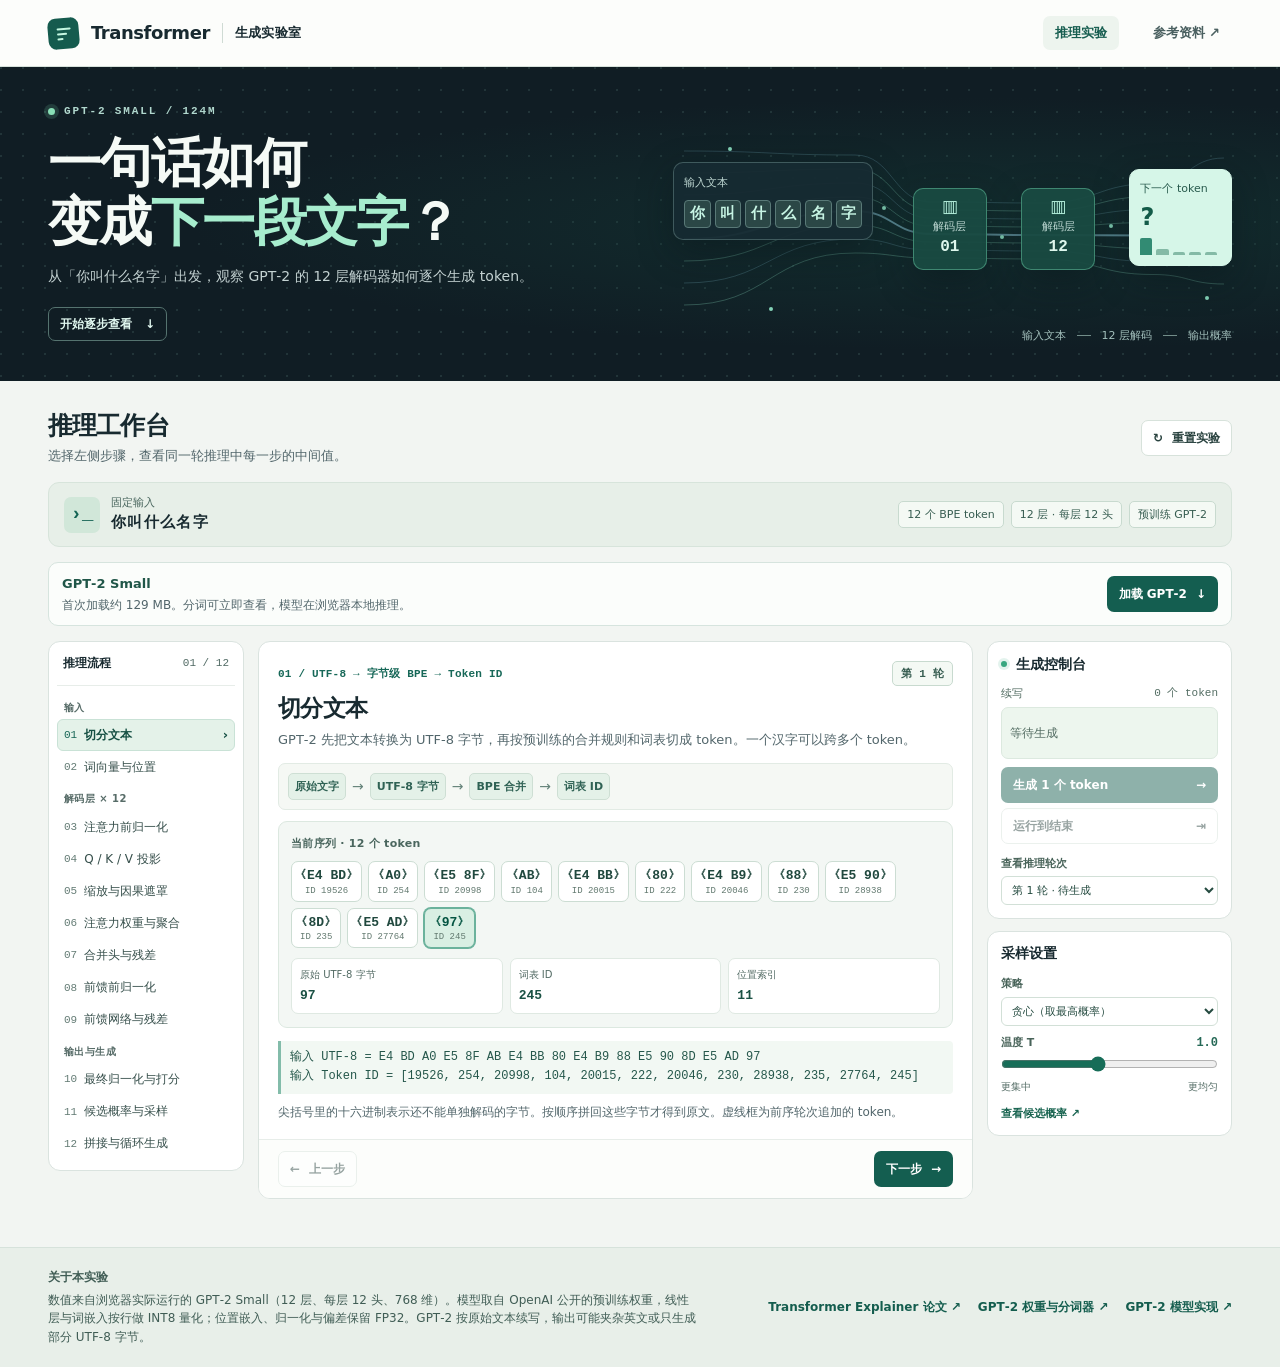
==== commit 61096a30: "Run OpenAI GPT-2 Small in the browser" ====
--- a/index.html
+++ b/index.html
@@ -3,7 +3,7 @@
 <head>
   <meta charset="UTF-8">
   <meta name="viewport" content="width=device-width, initial-scale=1">
-  <meta name="description" content="从‘你叫什么名字’出发，逐步查看 Transformer 如何生成下一个 token。">
+  <meta name="description" content="用真实 GPT-2 Small 预训练权重，逐步查看“你叫什么名字”如何经过 Transformer 解码器。">
   <meta name="theme-color" content="#111d24">
   <title>Transformer 生成实验室</title>
   <style>:root{color-scheme:light;--ink:#182a30;--muted:#52666b;--line:#dae3df;--paper:#f2f5f2;--white:#fff;--green:#0e6655;--accent:#90e8c5;--mono:'IBM Plex Mono',Consolas,monospace;--sans:Inter,'Microsoft YaHei','PingFang SC','Noto Sans CJK SC',system-ui,sans-serif}
@@ -24,6 +24,19 @@
 @media(max-width:570px){.shell{width:calc(100% - 24px)}.top-inner{height:56px}.brand{font-size:14px;gap:7px}.brand-sub{font-size:10px;padding-left:6px}.mark{width:24px;height:24px}.top nav{gap:4px;font-size:11px}.top nav a{padding:4px 5px}.top nav a:first-child{display:none}.hero-inner{display:block}.hero-copy{padding:25px 0 11px}.hero h1{font-size:42px}.hero-figure{min-height:150px;max-width:420px;margin:0 auto 14px}.art-caption{bottom:0}.lab{padding-top:22px}.lab-heading h2{font-size:21px}.lab-heading p{font-size:11px}.prompt-bar{padding:8px}.prompt-meta{gap:4px}.prompt-meta span{font-size:9px;padding:3px 4px}.prompt-meta span:last-child{display:none}.prompt-text{gap:6px}.prompt-text strong{font-size:13px}.prompt-icon{width:27px;height:27px;font-size:14px}.workbench{display:flex;flex-direction:column;align-items:stretch;gap:9px}.stage-sidebar{padding:8px}.side-heading{padding:0 4px 5px}.stage-sidebar nav{display:grid;grid-template-columns:repeat(3,minmax(0,1fr));gap:2px}.stage-group{grid-column:1/-1;padding:3px 4px 0}.stage-nav-button{padding:3px;font-size:10px;gap:3px;min-height:28px}.stage-nav-button .stage-chevron{display:none}.stage-intro h3{font-size:20px}.inspector{gap:8px}.matrix-group.two{grid-template-columns:minmax(0,1fr)}.prob-header,.prob-row{gap:4px}.bar-field{grid-template-columns:1fr 39px}.sources{gap:6px 10px}}
 @media(max-width:349px){.inspector{grid-template-columns:1fr}.stage-nav-button span:first-child{display:none}.hero h1{font-size:34px}}
 @media(prefers-reduced-motion:reduce){*,*::before,*::after{scroll-behavior:auto!important;transition:none!important}}
+
+.skip:not(:focus){clip-path:inset(50%);width:1px;height:1px;overflow:hidden;padding:0}
+.model-bar{border:1px solid #d6e4de;background:#fbfdfb;border-radius:10px;display:flex;justify-content:space-between;align-items:center;gap:12px;padding:10px 13px;margin-bottom:15px}
+.model-information{min-width:0;flex:1}.model-information strong{font-size:13px;color:#205648}.model-information p{font-size:12px;color:var(--muted);margin:2px 0 0}
+.model-information progress{width:min(100%,22rem);height:8px;accent-color:#176d58;display:block;margin-top:8px}.model-information progress[hidden],.button[hidden]{display:none}
+.load-placeholder{background:#f1f7f3;border:1px solid #dbe8df;border-radius:8px;padding:14px}.load-placeholder p{font-size:12px;color:#45645a;margin:0 0 9px}
+.decoded-reply{background:#e8f4eb;border:1px solid #d3e8dc;border-radius:7px;color:#205647;font-weight:700;padding:7px 8px;margin-bottom:5px;white-space:pre-wrap;overflow-wrap:anywhere}
+.token-box strong{font:700 13px/1.35 var(--mono);white-space:nowrap}.generated-token{max-width:100%;overflow-wrap:anywhere}.art-output strong{font-size:clamp(13px,4.2cqw,25px);overflow-wrap:anywhere}
+.matrix-pages,.list-pages{display:flex;align-items:center;flex-wrap:wrap;gap:7px;color:#45665c;font-size:11px;margin:5px 0 7px}
+.matrix-pages select{padding-block:2px;min-height:25px}.list-pages input{width:65px;background:#fff;border:1px solid #cbdcd2;border-radius:5px;margin-left:3px;padding:4px;font:11px var(--mono);color:#294f43}
+.prob-header,.prob-row{grid-template-columns:minmax(58px,1.0fr) minmax(43px,.45fr) minmax(94px,1.1fr) minmax(52px,.55fr)}
+.prob-row strong{overflow-wrap:anywhere}.sequence-box p{white-space:pre-wrap}
+@media(max-width:570px){.model-bar{padding:8px;gap:6px}.model-information p{font-size:11px}.model-bar .button{padding-inline:7px}.prob-header,.prob-row{grid-template-columns:minmax(58px,1.0fr) minmax(39px,.45fr) minmax(76px,1.1fr) minmax(48px,.55fr)}}
 </style>
 </head>
 <body>
@@ -38,18 +51,18 @@
     <section class="hero" aria-labelledby="title">
       <div class="shell hero-inner">
         <div class="hero-copy">
-          <div class="eyebrow"><span></span> TRANSFORMER / DECODER</div>
-          <h1 id="title">一句话如何<br>变成<span>一个回答</span>？</h1>
-          <p>从「你叫什么名字」出发，跟着每一个 token，观察解码器如何一步步生成回答。</p>
+          <div class="eyebrow"><span></span> GPT‑2 SMALL / 124M</div>
+          <h1 id="title">一句话如何<br>变成<span>下一段文字</span>？</h1>
+          <p>从「你叫什么名字」出发，观察 GPT‑2 的 12 层解码器如何逐个生成 token。</p>
           <a class="hero-link" href="#lab">开始逐步查看 <span aria-hidden="true">↓</span></a>
         </div>
-        <div class="hero-figure" aria-label="输入 token 经过两层解码器，得到下一个 token 的概率分布" role="img">
+        <div class="hero-figure" aria-label="输入序列经过 12 层解码器，得到下一个 token 的概率分布" role="img">
           <canvas id="flow-art" width="570" height="260" aria-hidden="true"></canvas>
-          <div class="art-label art-input"><small>输入序列</small><div><b>你</b><b>叫</b><b>什</b><b>么</b><b>名</b><b>字</b></div></div>
+          <div class="art-label art-input"><small>输入文本</small><div><b>你</b><b>叫</b><b>什</b><b>么</b><b>名</b><b>字</b></div></div>
           <div class="art-block art-b1"><span aria-hidden="true">▥</span><small>解码层</small><strong>01</strong></div>
-          <div class="art-block art-b2"><span aria-hidden="true">▥</span><small>解码层</small><strong>02</strong></div>
-          <div class="art-output"><small>下一个 token</small><strong id="art-next">我</strong><div class="art-bars" aria-hidden="true"><i></i><i></i><i></i><i></i><i></i></div></div>
-          <div class="art-caption">输入 <i></i> 隐藏状态 <i></i> 输出概率</div>
+          <div class="art-block art-b2"><span aria-hidden="true">▥</span><small>解码层</small><strong>12</strong></div>
+          <div class="art-output"><small>下一个 token</small><strong id="art-next">?</strong><div class="art-bars" aria-hidden="true"><i></i><i></i><i></i><i></i><i></i></div></div>
+          <div class="art-caption">输入文本 <i></i> 12 层解码 <i></i> 输出概率</div>
         </div>
       </div>
     </section>
@@ -61,7 +74,13 @@
       </header>
       <div class="prompt-bar">
         <div class="prompt-text"><span class="prompt-icon" aria-hidden="true">›_</span><div><small>固定输入</small><strong>你叫什么名字</strong></div></div>
-        <div class="prompt-meta"><span>6 个字符 token</span><span>2 层 · 2 头 / 层</span><span>中文教学模型</span></div>
+        <div class="prompt-meta"><span id="prompt-count">字节级 BPE</span><span>12 层 · 每层 12 头</span><span>预训练 GPT‑2</span></div>
+      </div>
+      <div class="model-bar" aria-label="模型加载">
+        <div class="model-information"><strong id="model-title">GPT‑2 Small</strong><p id="model-message" aria-live="polite">首次加载约 129 MB。分词可立即查看，模型在浏览器本地推理。</p>
+          <progress id="model-progress" hidden max="1" value="0" aria-label="模型加载进度"></progress>
+        </div>
+        <button type="button" class="button primary" id="load-model">加载 GPT‑2 <span aria-hidden="true">↓</span></button>
       </div>
       <div class="workbench">
         <aside class="stage-sidebar" aria-label="推理流程">
@@ -77,7 +96,8 @@
         <aside class="inspector" aria-label="生成控制台">
           <section class="console">
             <div class="console-heading"><span class="status-dot"></span><h3>生成控制台</h3></div>
-            <p class="console-label">回答 <span id="generation-count">0 个 token</span></p>
+            <p class="console-label">续写 <span id="generation-count">0 个 token</span></p>
+            <div id="decoded-reply" class="decoded-reply" aria-live="polite"></div>
             <div id="generated" class="generated" aria-live="polite"></div>
             <div class="generate-actions"><button type="button" id="generate" class="button primary">生成 1 个 token <span aria-hidden="true">→</span></button><button type="button" id="run" class="button quiet">运行到结束 <span aria-hidden="true">⇥</span></button></div>
             <div class="round-controls"><label for="round">查看推理轮次</label><select id="round"></select></div>
@@ -101,475 +121,8 @@
     </section>
   </main>
   <footer id="references">
-    <div class="shell footer-inner"><div><strong>关于本实验</strong><p>数值来自浏览器执行的中文字符级解码器（2 层、每层 2 头、16 维表示）。权重用少量合成问答训练，模型结构参考 GPT‑2。每轮都重新计算当前序列的前向传播。</p></div><div class="sources"><a href="https://arxiv.org/abs/2408.04619" target="_blank" rel="noopener">Transformer Explainer 论文 ↗</a><a href="https://poloclub.github.io/transformer-explainer/" target="_blank" rel="noopener">Polo Club 原始演示 ↗</a><a href="https://github.com/openai/gpt-2/blob/master/src/model.py" target="_blank" rel="noopener">GPT‑2 模型实现 ↗</a></div></div>
+    <div class="shell footer-inner"><div><strong>关于本实验</strong><p>数值来自浏览器实际运行的 GPT‑2 Small（12 层、每层 12 头、768 维）。模型取自 OpenAI 公开的预训练权重，线性层与词嵌入按行做 INT8 量化；位置嵌入、归一化与偏差保留 FP32。GPT‑2 按原始文本续写，输出可能夹杂英文或只生成部分 UTF‑8 字节。</p></div><div class="sources"><a href="https://arxiv.org/abs/2408.04619" target="_blank" rel="noopener">Transformer Explainer 论文 ↗</a><a href="https://huggingface.co/openai-community/gpt2" target="_blank" rel="noopener">GPT‑2 权重与分词器 ↗</a><a href="https://github.com/openai/gpt-2/blob/master/src/model.py" target="_blank" rel="noopener">GPT‑2 模型实现 ↗</a></div></div>
   </footer>
-  <script>const MODEL = {"vocab":["<PAD>","<EOS>","<UNK>","。","一","上","下","不","个","么","习","人","什","以","会","你","做","元","再","助","叫","可","名","吗","呀","告","呼","啥","器","回","好","字","学","小","怎","我","手","早","是","智","有","机","次","用","的","知","称","答","见","诉","请","谁","谢","问","题","？"],"width":16,"heads":2,"context":32,"embedding":[[-0.159495,-0.25905,0.179736,0.015691,-0.065289,-0.28787,0.248797,-0.187777,0.0232,-0.072793,0.059856,-0.175225,0.282229,0.003374,-0.131884,0.155124],[0.445024,-0.588592,0.174069,-0.291875,-0.300713,-0.331478,0.409176,0.410135,-0.481789,-0.480468,-0.555297,0.448961,-0.236973,0.559239,0.693882,-0.483025],[-0.218254,-0.260113,0.159569,0.01646,-0.033887,-0.281162,0.20753,-0.126474,0.048883,-0.097836,0.017181,-0.208384,0.270249,-0.001903,-0.147251,0.21813],[0.476592,0.106522,-0.115314,0.494174,-0.703656,-0.065929,0.419856,-0.675237,-0.256622,0.582364,-0.684002,0.569018,-0.556925,-0.497283,0.376839,0.176835],[-0.460653,0.502474,0.167098,-0.282099,0.677058,-0.911469,-0.164565,-0.837189,0.009619,0.01629,0.283551,0.366157,0.284425,-0.334143,0.301015,0.375215],[0.359993,-0.440681,-0.43045,0.184238,-0.859072,-0.264531,0.224596,0.437174,0.730662,0.188246,0.563067,-0.134156,-0.014961,0.456753,-0.868568,-0.22778],[-0.866667,-0.93617,0.411157,-0.093012,-0.806744,0.514984,-0.130979,-0.000434,0.397935,-0.519573,-0.060309,-0.107281,0.681099,-0.553692,0.515,0.354095],[-0.5417,-1.026619,-0.002393,0.328851,0.655573,0.358729,-0.160487,-0.481178,-0.082158,-0.5674,0.012051,0.269027,1.106294,0.117587,0.060548,-0.065596],[-0.224369,-0.560409,0.262849,0.009189,-0.07794,-0.560389,-0.047622,-0.111507,0.202467,0.182805,0.367965,0.931789,0.683411,-0.839738,-0.761285,0.446208],[-0.250831,-0.41397,-0.120265,-0.329901,0.316977,0.007274,0.750546,-0.705393,-0.463936,-0.374631,0.374179,0.730316,0.066218,0.630121,-0.609509,-0.714899],[0.250633,-0.413353,0.890903,-0.484692,0.24805,-0.730122,0.795606,-0.322748,-0.126537,0.506965,-0.319991,-0.478005,0.309667,-0.697618,-0.689266,-0.154005],[0.335329,-0.168628,-0.307773,0.300002,0.776172,-0.340451,-0.063363,-0.090389,0.350553,0.11438,0.058537,-0.983223,-0.253616,0.649683,0.144014,0.218684],[-0.549419,0.109276,-0.079873,-0.356592,0.115636,-0.480323,0.438882,0.219837,-0.161352,0.766983,0.309095,0.466466,-0.78217,0.279638,-0.380241,-0.507568],[-0.601764,-0.404185,0.613213,-0.655267,-0.418218,-0.460137,0.52131,0.794682,0.227457,0.184335,-0.294364,-0.715388,0.475953,0.414052,0.467568,0.102339],[0.245713,0.088873,0.587703,0.539858,-0.185692,-0.080883,-0.422588,-0.578957,0.693043,0.033849,0.224289,-0.45683,-0.452205,-0.31068,-0.312739,0.033591],[-0.100127,-0.194435,-0.59607,-0.377453,0.573337,-0.545965,-0.467044,0.813233,0.70941,-0.596745,-0.060753,0.160597,0.248652,-0.201553,-0.200366,0.618984],[-0.483196,-0.349311,0.064027,-0.762393,-0.839947,-0.217703,-0.567052,0.143414,0.380353,0.62531,0.55624,-0.24342,0.624493,-0.138219,-0.274248,0.671709],[0.257764,0.686501,0.004483,-0.283063,-0.448597,-0.374733,0.552478,0.457069,-0.051745,-0.52691,0.461114,0.133217,-0.332002,-0.547596,0.227371,-0.279877],[-0.358404,-0.243185,0.121245,0.128707,0.117465,-0.507808,-0.001957,-0.021957,0.04355,-0.083427,-0.112228,-0.100488,0.43777,-0.010001,-0.036051,0.146438],[-0.426615,-0.769206,0.079103,0.81759,0.407946,-0.108949,0.77865,-0.1236,0.667758,0.396834,-0.150719,-0.339299,-0.091437,-0.21039,-0.098417,-0.433574],[0.348185,-0.027475,0.297616,0.317824,0.592983,0.33824,-0.549908,-0.087057,-0.253994,0.007159,0.413092,0.438015,-0.443001,-0.407943,0.217882,-0.492613],[-0.21537,-0.235994,0.368972,0.008607,-0.25635,0.061766,0.209472,-0.109207,0.208802,-0.147999,-0.227734,0.090792,-0.123807,-0.064263,0.09935,0.284738],[-0.606689,0.497967,0.737437,-0.641138,0.508174,0.371304,-0.518704,0.027837,-0.197973,0.501886,0.377812,-0.689643,0.084447,0.625652,-0.813156,-0.365071],[-0.272839,0.326401,-0.423745,0.326073,0.439068,-0.083921,0.301992,0.934947,-0.357786,-0.612369,0.070982,-0.133141,0.555231,0.76518,-0.791706,-0.387067],[-0.737878,-0.362256,-0.304591,0.592132,-0.586085,-0.973664,-0.285788,0.163553,0.200666,0.230621,0.251582,0.239433,0.780878,0.363208,0.596371,0.00042],[0.038959,-0.042194,0.615343,0.630464,-0.403372,-0.589019,0.418343,0.53821,-0.911311,-0.246657,-0.648738,-0.728329,0.053181,0.537317,-0.485489,0.599194],[-0.144467,0.305154,-0.305783,0.584951,0.026039,-0.999622,0.688752,-0.717158,-0.236658,-0.433171,0.360246,0.42786,-0.103095,0.490347,-0.769219,0.585943],[-0.433557,-0.69946,0.337403,-0.447845,0.068693,-0.418283,0.135721,0.381994,-0.336689,0.52802,0.442545,0.412263,-0.271287,0.238637,-0.252298,-0.117439],[0.645085,-0.49235,0.379527,-0.047867,0.230535,0.21697,0.540638,-0.42949,0.652691,-0.619866,0.419645,-0.513552,0.705718,-0.473425,-0.403437,-0.392563],[-0.553406,-0.410725,-0.143474,-0.105561,0.216643,-0.953354,0.347459,-0.472939,-0.638675,0.451402,0.2068,-0.667897,0.552054,0.261278,0.44624,1.037181],[0.404419,-0.134081,-0.217996,0.539321,-0.142406,0.354023,-0.622173,-0.333851,0.107131,0.050349,0.243607,0.277384,-0.343619,0.23525,-0.525404,0.871752],[-0.631484,0.243947,-0.875319,-0.600128,0.496836,0.54077,-0.110022,-0.245636,-0.842373,0.148931,0.584976,-0.06143,0.243479,0.215541,-0.275428,0.219048],[-0.530863,-0.589675,0.746566,0.635567,-0.201992,-0.741184,0.660927,0.170295,-0.616833,0.117601,0.661266,-0.085731,0.844242,-0.598025,-0.253456,-0.329074],[0.172343,0.548778,-0.271526,-0.535558,0.020829,0.041945,-0.419215,0.511196,-0.600603,0.594546,-0.633184,-0.595424,-0.621668,0.031636,0.532089,0.426699],[0.13282,-0.168511,0.063203,-0.073584,0.05623,-0.171381,0.131234,0.035811,0.075442,0.225069,0.187361,-0.107129,0.032346,-0.201455,-0.392546,-0.093034],[0.340572,0.386402,-0.121774,-0.489402,0.441921,0.49794,-0.278769,0.033435,0.497523,-0.090458,-0.681095,0.181459,0.28145,-0.469524,-0.110418,-0.595451],[0.265888,0.344592,0.210115,-0.05551,-0.861475,-0.788548,0.459103,-0.31793,0.449387,0.618408,-0.433322,-0.643803,0.636001,0.555683,-0.591533,0.085738],[0.321185,-1.008772,-0.447125,-0.086751,-0.250499,0.640219,0.708433,-0.590102,0.110022,-0.156801,0.667461,-0.083746,-0.308071,0.026699,0.169078,0.593677],[-0.549371,0.476802,-0.182346,0.569348,0.104544,0.469828,-0.586406,-0.030545,-0.004967,-0.050153,0.204723,0.451685,-0.249975,-0.241877,-0.176014,-0.57061],[0.089463,0.311176,-0.245586,-0.081815,-0.421977,-0.424305,0.390679,0.362631,0.173495,-0.533488,0.40581,-0.196462,-0.172463,-0.444774,0.194193,-0.03773],[-0.056073,-0.29647,0.625115,0.499052,-0.04957,0.231855,-0.334257,-0.354301,-0.442206,-0.211642,0.704574,-0.122362,0.023907,-0.310888,-0.24517,-0.085499],[-0.074863,0.112485,0.677009,-0.487819,-0.057307,0.101364,-0.042975,-0.228842,-0.354739,-0.57064,-0.386515,-0.127314,0.164318,-0.630614,-0.159453,0.686126],[0.186952,-0.950652,0.412565,-0.153388,0.551975,0.370649,0.10631,0.067261,-0.438021,0.514478,-0.25073,-0.574811,0.227309,-0.610366,0.664221,0.617629],[-0.765322,-0.296322,0.529782,0.446274,0.478444,-0.230715,-0.364538,-0.703867,-0.139123,0.527415,-0.767325,-0.620812,0.610774,-0.226768,0.249263,-0.099938],[0.106325,-0.410956,0.164969,0.506399,0.219382,0.535118,-0.405947,0.642168,-0.105867,-0.01749,0.285941,-0.332935,-0.574034,-0.350895,-0.201528,-0.348711],[0.140684,0.464514,-0.257184,-0.026977,-0.441441,-0.349351,0.43589,0.357323,0.2271,-0.534944,0.530106,-0.095778,-0.166914,-0.429711,0.261058,-0.007974],[0.74876,0.011415,-0.365064,-0.875519,-0.023513,-0.373805,-0.018749,-0.970416,0.3725,0.222833,0.637476,0.206373,0.343469,0.165247,-0.380773,0.313618],[-0.668959,0.199687,0.540657,0.290639,-0.695504,0.475955,0.739673,-0.173284,0.442686,0.390237,0.370711,-0.529476,0.468592,-0.657097,-0.846762,0.136835],[-0.843238,0.448399,0.406391,0.540042,-0.563263,0.199482,0.26421,-0.290898,-0.547921,0.291001,-0.068365,-0.651955,-0.000662,-0.204743,0.781343,0.588523],[0.230941,0.060231,0.57018,-0.172736,-0.222054,-0.028269,-0.340398,-0.427099,-0.339606,-0.543357,-0.502307,-0.408399,0.75436,0.939198,0.239695,-0.286147],[-0.288659,-0.097321,0.061918,0.278172,0.204867,-0.145903,0.052738,-0.368302,-0.120417,0.018279,0.178947,-0.331644,0.47129,-0.008876,-0.282865,0.241783],[0.195741,0.292425,0.37074,-0.490872,-0.062996,0.102608,-0.198147,-0.271937,-0.713634,-0.503271,0.022039,0.08759,0.641356,-0.463665,-0.258912,0.595353],[-0.611089,-0.040227,-0.303967,-0.328682,0.171634,0.267695,0.693997,-0.317462,0.656656,0.062448,0.321736,-0.149402,0.188343,-0.081022,0.928813,-0.414892],[-0.75935,0.170988,-0.620836,-0.350415,-0.026989,0.184112,0.642309,-0.479193,0.455456,0.52262,-0.526231,0.144068,-0.052959,-0.140095,-0.518474,0.742643],[-0.203064,0.067893,-0.515448,0.871251,-0.419442,-0.501668,0.502008,-0.323808,0.639469,-0.392519,-0.526541,-0.115669,0.873216,-0.405414,0.125921,0.301767],[0.261078,0.376229,-0.44456,-0.414366,0.193984,0.522458,-0.003533,-0.146669,-0.088966,-0.256783,-0.536572,0.004852,0.504805,-0.195711,-0.419593,-0.303858]],"position":[[-0.078978,-0.180328,0.183498,-0.177912,0.091756,-0.0018,-0.052975,0.188146,-0.065494,0.274648,-0.134738,-0.083678,-0.022869,-0.192803,0.012481,0.006317],[0.056483,-0.02449,0.211882,0.221363,0.168702,0.055161,0.381547,-0.244557,0.022222,-0.33724,-0.098189,-0.231046,0.017817,0.222557,0.023176,0.116321],[-0.114806,0.125943,-0.050911,0.046018,0.117582,0.421082,0.216284,0.179255,-0.299428,-0.053752,0.238103,0.218087,-0.179025,0.048889,-0.025479,0.178522],[-0.038117,-0.20079,0.035168,-0.41438,0.064045,-0.63327,-0.370005,-0.022689,0.165242,-0.025929,-0.159345,0.265067,-0.059221,0.475117,0.043914,0.043094],[0.34264,0.025531,-0.465135,0.057632,-0.022655,-0.107791,0.084705,-0.13946,0.073195,0.063057,-0.00194,0.08455,-0.047283,0.139118,-0.087927,-0.213714],[0.173755,-0.1283,-0.204355,0.282516,-0.161186,-0.389782,0.077459,0.25502,-0.021481,-0.049038,-0.06872,0.081526,0.129522,0.032977,0.220049,0.124854],[0.163363,0.0971,-0.003142,0.150525,-0.018987,0.031761,-0.126634,0.171283,-0.047156,0.211589,-0.044968,-0.017557,0.046949,0.015857,0.045729,0.02888],[0.078522,-0.031395,-0.053811,0.007542,3.9e-05,-0.162417,-0.047433,-0.083043,-0.059359,0.035694,-0.141124,-0.011801,0.031016,0.036455,0.035505,0.163423],[-0.147256,-0.165349,-0.24357,0.061778,0.016216,0.237804,0.062236,-0.045714,0.010301,0.110414,-0.15073,-0.12452,0.147484,-0.090952,0.193074,0.058672],[0.085307,0.031443,0.00588,0.081746,-0.249376,-0.166397,-0.190639,0.024212,-0.041454,0.112921,-0.141976,-0.126621,0.137084,0.192171,0.062009,0.18115],[-0.024274,-0.009282,0.064666,-0.127862,-0.126241,-0.026521,-0.099625,0.1192,0.056035,0.120177,-0.040864,0.119071,0.10294,-0.088466,0.022705,0.060521],[0.075289,-0.057181,-0.043844,0.012434,-0.15993,0.01017,-0.071693,0.053542,0.016977,0.153505,-0.122062,-0.093569,0.186899,-0.206614,-0.031476,-0.030099],[0.101216,0.108422,-0.066747,0.177486,-0.090689,-0.087514,-0.004876,0.063837,0.083299,0.076865,0.103011,0.196822,0.130968,0.067385,0.139442,0.185897],[-0.117391,0.186709,-0.038357,-0.173165,-0.130456,0.009187,0.032566,0.312753,-0.067285,0.004987,0.007075,0.1773,0.159256,-0.299954,0.377628,-0.270983],[0.057978,0.163889,0.051122,-0.189588,-0.248245,0.076815,0.019294,0.194496,-0.103255,-0.103575,0.113916,0.136176,-0.02235,-0.058044,0.039168,-0.158881],[0.124649,0.197504,0.031794,0.028438,0.042606,-0.302506,-0.133364,-0.120383,-0.218405,-0.037321,0.024022,0.077272,0.094962,0.072829,0.032205,-0.035962],[0.0803,0.039539,0.009913,-0.028685,-0.041798,0.03035,-0.111472,-0.14126,-0.199844,-0.21157,0.099872,-0.146496,0.024445,-0.339997,0.004393,0.120891],[0.016144,0.048182,-0.05921,-0.183459,-0.007533,-0.182042,-0.064142,-0.149785,-0.116692,-0.094823,-0.049391,0.118636,-0.061436,0.022069,-0.079091,0.055467],[0.182013,-0.063471,0.041194,-0.067442,-0.022416,0.161605,0.053029,0.098056,-0.028269,-0.040186,0.089218,0.315705,-0.067701,-0.144843,0.276239,-0.036747],[-0.17193,-0.063205,0.054629,-0.013312,-0.084573,-0.087648,-0.092604,-0.114336,0.296612,0.038676,0.115279,-0.06358,-0.024174,-0.092762,-0.344722,-0.179141],[-0.23538,-0.292472,-0.155397,0.172244,-0.005777,0.167773,0.053428,0.101733,-0.117117,0.068114,0.094733,-0.074964,0.07274,0.073604,-0.071442,-0.14596],[-0.153937,0.011246,0.042511,-0.103028,0.003456,0.07417,0.080365,0.201744,0.166008,-0.130168,0.218866,-0.069027,0.135833,0.008838,-0.053579,-0.235001],[-0.022303,-0.20272,0.125749,0.197183,-0.103598,0.039256,-0.094301,-0.081703,0.100684,-0.00501,0.226154,-0.06269,0.129914,0.012664,0.103451,-0.05813],[-0.006443,-0.015015,-0.108687,0.086071,0.084532,0.077162,0.199806,0.188415,-0.048743,0.048497,-0.081068,0.003036,-0.077967,0.210609,0.047281,-0.028344],[0.15517,-0.28218,-0.261833,0.103459,0.007861,0.032558,-0.172431,-0.00302,0.260456,0.107146,0.022062,-0.057077,-0.051294,-0.276796,0.033493,0.109913],[-0.204831,-0.085984,-0.15047,-0.125496,0.006953,-0.270972,0.079855,0.098001,-0.032643,-0.322492,-0.129534,0.160277,-0.361139,-0.045178,-0.1534,0.104594],[-0.087765,0.052514,0.07351,0.238709,-0.026382,0.048886,-0.193057,0.154754,-0.098866,-0.072898,-0.002892,-0.203175,0.02974,0.125771,0.038081,-0.206557],[-0.016095,0.096464,-0.244139,-0.13972,0.113951,0.035112,0.053556,0.241734,0.060912,0.085525,0.352397,-0.027795,-0.103725,0.055614,0.057069,-0.068473],[-0.134212,0.30028,0.04249,-0.095197,0.119071,-0.014189,-0.032875,0.073095,-0.167945,0.045842,0.248684,0.060603,-0.048908,-0.065924,-0.053344,-0.033015],[-0.049115,0.11912,-0.225317,0.11206,-0.049359,0.049003,-0.146508,0.172722,0.161933,0.124747,-0.196918,0.107786,0.052631,-0.208685,-0.003159,0.047389],[0.07229,0.023044,0.03786,0.191569,0.159384,-0.372717,-0.041267,-0.021405,-0.227773,0.012244,0.162339,-0.141254,0.043732,-0.119057,-0.087349,0.192061],[-0.070533,0.060088,-0.243258,0.242101,0.078345,-0.023725,0.074821,-0.183277,0.153729,-0.042118,-0.026529,-0.063915,-0.075485,0.090307,0.033268,0.084727]],"blocks":[{"ln1":[[1.020214,1.060041,1.08939,0.875893,0.957398,0.794424,1.037314,1.032753,1.039241,1.060182,1.010064,1.025577,0.997822,0.819821,0.836515,0.812352],[0.032996,0.017492,0.034371,0.012244,-0.152353,-0.059788,0.023431,-0.058994,0.00236,0.007842,-0.022752,-0.004116,0.002521,-0.012885,0.105141,-0.004746]],"qkv":[[[0.021902,0.240532,-0.153165,0.329751,-0.253436,0.097985,0.05106,-0.219238,0.219436,0.152084,0.071063,0.091532,0.027811,-0.141273,0.056634,0.38489,0.044321,0.121564,0.142692,0.079885,0.077253,0.051094,-0.08998,0.06636,-0.058521,-0.233013,0.022395,-0.105166,-0.220429,-0.546013,-0.015473,0.297384,-0.076612,0.05702,-0.210585,0.168387,-0.133691,0.049318,0.425754,0.232029,0.101954,0.015967,-0.119663,0.16456,-0.118401,-0.245674,0.052217,0.18411],[0.37273,0.249257,0.103018,0.252255,0.248037,-0.208453,-0.14869,-0.040768,-0.092794,0.191878,-0.204996,-0.339584,-0.362092,-0.434195,-0.025571,0.277865,0.136124,-0.093989,-0.162446,0.115792,0.55953,-0.160344,-0.17483,0.33921,0.145618,-0.22974,0.100795,0.176643,0.160079,-0.008768,-0.002363,-0.228019,0.099651,0.055872,-0.203798,-0.123286,0.087914,-0.132706,0.101965,-0.260389,-0.035094,-0.27907,0.038091,-0.198055,0.048378,-0.008048,0.203612,-0.039198],[-0.087663,-0.181252,-0.237546,-0.052811,0.086438,-0.081684,-0.120002,0.075309,0.394581,-0.487681,-0.452182,0.111675,-0.330169,0.268085,-0.169938,-0.311609,-0.357408,-0.587093,0.245758,-0.157583,-0.178387,0.162332,0.128718,0.158163,-0.17252,-0.003274,0.006836,0.019453,-0.0382,-0.265359,0.22345,-0.024558,-0.071647,-0.371908,0.039234,0.345656,-0.158208,0.18793,0.066991,0.106614,0.268919,-0.13111,-0.24489,-0.062693,0.128825,0.028895,-0.210976,-0.109371],[-0.044255,0.370457,-0.400628,-0.164586,0.137171,-0.088666,-0.000161,-0.028464,-0.224675,0.034046,0.032216,-0.180811,0.1016,0.044364,-0.101066,-0.168763,0.350262,-0.130417,0.01872,0.129662,0.212806,0.248628,-0.220884,0.039366,-0.112031,0.269292,-0.125681,-0.020261,0.103626,0.019023,0.372327,-0.054412,-0.040416,-0.167425,-0.360466,0.120422,-0.190087,-0.094709,-0.047687,-0.178586,-0.143515,0.087399,-0.010064,0.216951,-0.012496,-0.036557,0.204132,-0.013279],[0.085061,0.089405,0.323143,-0.186648,-0.014704,0.479681,0.224602,0.179692,-0.021886,-0.015244,0.029558,0.0093,-0.104452,-0.118074,-0.005186,0.3707,0.558714,-0.34836,-0.270333,-0.237474,0.035958,0.125123,0.074505,-0.078434,0.325329,0.152082,-0.682495,0.125305,-0.193833,-0.103874,-0.436776,-0.326812,0.13056,0.064303,0.057459,0.183436,-0.169345,0.022097,0.024495,-0.089023,-0.208224,0.07515,-0.230336,0.003193,-0.19152,0.040405,0.02738,0.069304],[-0.123856,0.164508,-0.314001,-0.151822,-0.021305,-0.083846,0.225073,-0.10269,0.23113,0.090042,0.140951,0.169891,0.126898,-0.054993,-0.285392,0.47816,0.010922,0.002898,-0.058054,0.146498,0.199478,-0.303262,-0.009047,-0.269358,-0.150405,-0.011033,0.087172,-0.078078,0.357117,0.131383,0.008955,0.007447,-0.201896,-0.17208,-0.07574,0.199352,0.025816,-0.086806,0.052624,0.080952,-0.103847,0.266691,-0.127933,-0.182201,-0.231607,-0.12085,-0.147844,-0.172367],[-0.27667,0.44476,-0.421932,0.002884,-0.082281,-0.562247,0.028458,-0.414314,0.034863,0.330181,-0.034568,0.106479,0.200208,0.096638,-0.162574,-0.501452,-0.028015,0.074685,-0.169529,-0.11353,-0.191777,-0.023566,0.097915,0.004096,-0.044767,-0.133504,0.122014,0.156392,0.328971,0.046737,-0.074878,0.08198,-0.072127,0.025991,-0.031846,0.147309,-0.097556,-0.199945,-0.123106,0.231656,-0.00379,-0.024371,-0.167367,-0.038647,0.073541,0.252123,0.009733,-0.069163],[0.204181,-0.357036,0.068971,0.089501,-0.011146,0.16971,0.135661,-0.11831,-0.166425,-0.197966,0.43555,0.020878,0.408672,0.302515,0.141748,-0.031713,-0.361643,-0.147447,-0.270663,-0.25647,-0.218163,-0.353164,-0.122293,-0.096786,-0.230746,0.745695,0.058289,-0.181132,-0.099638,0.170094,0.079115,-0.106254,-0.286255,0.076254,-0.192063,0.093674,0.064377,0.097035,-0.39065,-0.109107,0.117112,0.167108,0.174985,-0.15341,-0.159359,0.118952,-0.180354,-0.05104],[0.333765,0.054882,-0.218882,-0.050864,0.046164,0.185723,-0.156386,0.024626,-0.02735,-0.053617,-0.175741,-0.0331,0.193506,-0.391554,0.070199,-0.000134,0.051,0.360368,-0.309934,-0.427079,0.120873,-0.133607,0.065574,-0.064578,0.19133,0.075602,0.147939,0.197177,-0.028951,-0.053166,0.098341,0.340243,-0.193844,0.077657,0.029421,0.214013,-0.258658,0.065626,0.123899,-0.028124,-0.146722,0.180786,-0.102635,0.048839,-0.077953,0.018323,0.352027,-0.007625],[-0.01777,0.134021,0.006649,-0.482637,-0.17817,-0.508514,0.017372,-0.258761,-0.182446,0.393628,-0.194963,-0.006849,-0.139177,0.129082,0.084588,-0.175243,-0.090872,0.282032,0.039326,-0.135785,0.109752,-0.277805,0.212757,-0.052943,0.08368,-0.061693,-0.091442,0.197747,-0.101585,0.057953,-0.067595,0.016111,-0.207004,-0.138954,-0.200576,-0.201325,0.082279,0.349841,0.148082,-0.360738,-0.132167,0.254809,-0.062147,-0.132715,-0.268131,-0.047802,-0.079521,-0.013089],[-0.405243,-0.172483,0.371106,-0.115505,-0.433554,-0.108989,0.035139,-0.043377,-0.125544,0.079169,-0.167079,-0.239533,-0.05824,0.203897,-0.020988,-0.182549,-0.008663,-0.3167,0.189265,0.094251,-0.097753,-0.053807,-0.025808,-0.024867,0.07116,-0.442582,0.108555,-0.464105,-0.324964,0.240376,0.113069,-0.327003,-0.148724,0.077184,-0.243807,0.011791,0.079517,-0.113493,-0.240602,-0.163691,-0.004949,-0.034615,-0.213027,-0.131123,0.024105,0.243087,-0.210018,0.331898],[-0.164019,-0.282078,-0.060657,-0.009453,-0.415652,0.334086,-0.100132,-0.132902,0.008001,-0.537195,0.077711,-0.003086,-0.040886,0.062972,0.098515,0.143406,-0.160823,-0.07623,0.087294,0.072696,-0.007823,-0.123347,-0.024231,-0.234239,0.059878,-0.497054,-0.066455,0.12988,-0.030327,0.414857,-0.034005,-0.295819,0.072718,-0.031663,0.093292,-0.113098,0.122105,0.214824,-0.288555,0.07675,-0.132982,0.101226,0.297584,-0.092837,0.055796,0.034697,-0.004677,-0.151567],[-0.069722,-0.316118,0.120148,0.090817,-0.223346,0.013494,0.009944,0.013147,0.091917,0.17124,0.106926,0.045438,0.060897,0.106602,-0.100494,0.23644,-0.054102,-0.521669,0.415364,-0.059254,-0.380114,0.479045,-0.000886,0.069963,0.200404,-0.042152,-0.280974,0.303977,0.058615,0.044218,0.046109,-0.044812,0.070979,-0.020799,0.012527,-0.078941,0.136009,0.017417,-0.012647,-0.187898,-0.162523,-0.209754,0.147588,-0.354741,-0.014514,-0.012094,0.131928,-0.076779],[-0.00665,-0.255629,-0.001438,0.314692,-0.219276,0.010465,-0.133482,-0.069878,-0.010098,0.103126,0.158953,-0.218587,-0.242966,-0.228136,0.053126,-0.017282,0.027682,-0.105733,0.077155,-0.283962,0.218455,0.386455,0.124882,0.023356,0.020576,-0.16836,-0.282604,-0.221251,-0.274319,0.049988,0.041932,0.108491,0.016298,-0.005572,0.244918,0.042565,0.097824,-0.084538,-0.080676,-0.143424,-0.363913,-0.043011,0.076639,-0.102712,0.057023,-0.009503,-0.281377,-0.030658],[0.096723,0.147017,-0.258606,-0.144893,0.275124,0.070105,-0.186347,0.083888,0.02459,0.011958,-0.032443,0.099404,-0.18916,0.013734,-0.042855,0.210092,0.167266,-0.165854,-0.159684,0.216975,-0.100079,-0.354128,-0.048364,-0.028296,0.15683,-0.268385,0.105868,-0.030529,-0.319413,0.10008,0.105023,0.200143,0.177713,0.064505,0.203045,0.044004,0.110291,-0.013927,0.006125,0.121791,0.153072,-0.081397,-0.109169,0.123268,0.012286,0.036442,0.185133,-0.004923],[0.138663,-0.102615,0.285899,0.435591,0.160429,0.333884,-0.145052,-0.120765,0.083148,-0.022237,0.259709,-0.010903,0.093329,0.061935,0.37408,-0.009332,0.054077,-0.207139,-0.201175,0.371063,0.050699,0.376035,-0.154684,0.114665,-0.271556,0.141799,0.292818,-0.025808,0.291272,-0.162475,0.140252,-0.158739,-0.035071,-0.068765,0.136004,-0.058588,0.2054,0.120896,0.179598,-0.162164,-0.010695,-0.280074,-0.009516,-0.104111,0.058815,-0.136797,-0.098861,-0.134129]],[-0.061005,0.104057,0.088045,0.172839,0.070185,0.05419,-0.081329,0.062077,-0.082446,0.065982,-0.034065,0.057491,0.013402,-0.106829,0.069798,0.073215,-0.007821,0.001839,-0.008194,-0.004107,-0.003235,-0.004813,-0.000275,-0.004222,-0.000505,-0.001012,0.000175,-0.000249,0.003558,0.001916,0.00068,0.000825,-0.011472,-0.071911,-0.053954,-0.068829,-0.003058,0.002467,0.014803,0.038235,0.025423,-0.028446,0.014921,-0.036577,0.075962,0.012731,0.022423,-0.054243]],"att":[[[0.066205,-0.081702,-0.012368,0.088654,0.278335,0.065819,-0.184121,-0.369658,-0.180453,0.067411,-0.009926,-0.148563,0.326766,0.279076,0.252195,-0.139749],[0.004291,-0.108899,0.138043,-0.248389,0.014194,-0.030527,-0.177796,-0.036697,-0.241904,-0.053506,0.075065,0.224238,0.115781,0.030972,-0.148832,0.018942],[0.096458,-0.154037,0.158564,0.189996,0.186511,0.120001,-0.151959,0.010676,-0.026569,-0.024634,-0.173291,-0.20458,0.109363,-0.049415,0.023045,-0.030261],[-0.29996,-0.016639,0.071189,0.014295,0.275389,0.022693,0.125575,-0.061401,-0.039352,0.072266,-0.157755,-0.282954,-0.01865,0.045524,-0.116971,0.07062],[0.235829,-0.084264,-0.160768,0.188942,0.023788,-0.060287,-0.11994,-0.094211,-0.020472,0.042786,-0.095835,0.077822,0.059936,-0.327593,0.028234,-0.251836],[-0.038937,0.054468,0.272079,0.088953,-0.269821,-0.1157,-0.069592,0.072737,0.091282,0.065119,0.067138,-0.085886,-0.188217,-0.20575,0.026225,-0.127321],[-0.051131,0.119945,-0.09495,-0.351457,-0.151827,0.399129,-0.085682,-0.309605,0.236269,0.027468,0.273582,-0.025368,0.107131,0.113316,0.054361,0.19199],[0.159913,-0.229135,0.019988,0.165566,0.173609,0.062748,0.197455,-0.033051,0.320117,-0.154566,-0.201497,-0.132233,-0.149155,0.195727,-0.329821,-0.013365],[0.113376,-0.146469,0.129803,-0.025594,0.191749,0.094049,0.170688,-0.000182,0.174673,0.039041,0.045084,0.128267,-0.011817,0.199954,0.24049,-0.115479],[0.013544,0.221631,0.193781,-0.020159,-0.390681,0.074149,-0.290711,0.462602,-0.032037,0.156833,-0.012896,-0.165992,-0.053165,-0.190651,0.004775,-0.073392],[0.393236,0.153089,0.172095,0.128992,0.16137,-0.10797,-0.230251,0.046163,0.049015,-0.187393,0.02405,-0.197919,0.126401,0.087521,0.105835,0.136922],[-0.089064,-0.036918,0.006459,-0.351672,-0.163484,0.121799,0.173083,0.244096,0.270362,-0.02587,-0.048523,0.124019,0.250706,0.203807,0.133626,-0.029441],[-0.03469,-0.08182,-0.042712,-0.068339,0.014015,0.127107,0.10452,-0.327703,0.152246,-0.139187,-0.117365,-0.178508,-0.089175,0.298423,-0.157283,0.076264],[-0.003614,-0.23231,-0.092111,0.122027,0.099945,-0.076208,-0.242963,0.110659,-0.19053,0.161781,-0.070809,-0.140669,-0.17669,0.079451,-0.104702,0.171551],[-0.154577,0.137732,0.107148,-0.141841,-0.072329,-0.299308,-0.015645,-0.05458,-0.311396,-0.005907,-0.197473,0.296374,-0.117141,-0.068752,-0.001618,0.126648],[0.035231,0.046125,0.015204,-0.379164,-0.163182,-0.102898,0.110293,-0.055193,-0.03807,0.164925,0.31762,0.028152,0.023989,0.130439,-0.220093,-0.018877]],[-0.020649,-0.061141,0.033607,0.110645,-0.101183,0.017386,0.043968,-0.035923,-0.012776,-0.06411,0.008973,-0.034046,-0.015389,-0.00022,0.096481,0.062975]],"ln2":[[1.108812,1.194677,1.144733,1.231431,1.146288,1.054108,1.088047,1.136576,1.13764,1.194341,1.179716,1.148803,1.236182,1.031861,1.164824,0.996498],[-0.003116,-0.058884,-0.053067,0.036999,-0.02257,0.029089,0.046897,-0.082966,-0.022833,-0.007989,-0.065158,-0.068041,-0.043205,0.017401,0.074568,0.066184]],"up":[[[0.037069,0.008522,-0.210804,-0.245691,-0.186463,0.100967,0.089119,-0.042665,0.036865,-0.047746,-0.043827,0.177632,0.30035,0.317667,0.005004,-0.099523,0.029217,0.168833,0.016791,-0.009961,-0.132479,-0.331,0.079618,0.163667,0.068053,0.124111,-0.310695,-0.289227,-0.284926,-0.231614,-0.01317,-0.170845,-0.14756,-0.165376,-0.041484,0.027944,-0.038193,0.21361,0.051026,0.039789,0.353301,0.039246,0.024991,0.174339,-0.247835,-0.145608,0.24449,0.04474,0.37055,-0.183946,0.198005,-0.039803,0.097578,0.188479,-0.040561,0.179737,0.24515,0.083282,0.17185,-0.131904,0.142978,-0.138377,0.371328,0.468275],[-0.032599,-0.132107,-0.033752,0.287166,0.062351,0.067851,-0.01084,0.203991,0.328099,0.140794,0.121011,0.162612,0.017798,-0.047915,0.171638,0.223868,0.184961,0.074381,0.210338,-0.12187,0.014716,0.386005,0.069122,-0.236186,-0.33064,0.130603,-0.029566,-0.11883,0.354068,0.304956,-0.201874,-0.35551,-0.002099,-0.006609,0.339363,0.143356,0.060674,-0.099596,0.026921,0.054358,0.003357,0.118329,0.050181,0.340194,0.112505,0.050611,0.042016,-0.042669,-0.169271,-0.018007,0.064981,0.178895,-0.307512,0.17157,-0.097357,-0.094043,-0.128239,-0.618745,-0.114099,-0.304168,-0.479813,0.065511,0.135839,0.282406],[0.224889,-0.222037,0.103058,-0.038736,0.256874,0.044631,-0.151215,-0.006074,-0.293274,0.118826,0.482508,-0.229278,0.024957,0.13579,-0.05414,-0.041995,0.180006,-0.062576,0.132704,0.056611,-0.105837,0.253308,-0.056376,-0.040827,0.074018,0.217266,0.147649,0.28348,0.220808,-0.012882,-0.244497,0.582541,0.170901,-0.06573,-0.350615,-0.215621,0.150868,-0.004673,-0.188252,0.105506,-0.152174,0.292826,0.071724,-0.040212,0.224906,-0.16335,-0.162962,-0.105309,0.189911,-0.218428,-0.263895,0.061757,-0.049302,0.028134,-0.408024,0.022109,-0.006622,0.142943,-0.317453,0.230721,-0.131196,-0.115282,0.161323,0.251736],[-0.299252,-0.172817,0.208812,0.057152,-0.214494,-0.031231,-0.032447,-0.33042,0.035826,-0.178205,0.265969,0.160394,0.041989,-0.177487,-0.013742,-0.015531,0.145744,0.063355,-0.171527,-0.089063,0.333695,-0.011866,0.58037,-0.113032,-0.090528,0.313739,-0.178331,-0.161135,0.222203,-0.131727,0.172163,-0.02745,-0.081152,-0.287079,-0.159701,-0.037028,-0.172901,-0.097969,-0.089491,-0.160564,-0.04734,0.007298,0.124332,0.045635,-0.111867,-0.115116,0.079297,0.137644,0.08736,0.161349,-0.011837,-0.127336,0.388035,0.125226,-0.710069,0.102817,0.120317,0.123824,0.068185,-0.169962,-0.185918,-0.082479,-0.109151,-0.052276],[0.219588,-0.405192,-0.247922,-0.367737,0.038179,-0.096948,0.159402,0.089885,0.090704,0.185946,-0.0617,-0.204057,0.155164,-0.360836,0.19476,0.217529,0.019233,-0.01383,-0.066926,-0.261878,0.148264,0.050153,-0.05441,0.080693,0.209026,-0.182384,0.041199,0.071798,0.00365,-0.086593,0.041206,-0.153346,0.196826,0.234981,-0.294233,0.014843,-0.094772,-0.068946,-0.20057,-0.031179,0.274878,-0.348679,-0.340572,-0.431885,0.220628,-0.116815,-0.05504,-0.291465,-0.119373,-0.099115,0.281033,0.156956,0.052888,-0.166028,-0.08301,-0.255101,0.219789,0.197878,0.257868,0.022119,-0.034388,0.069513,-0.154059,0.085723],[-0.405486,-0.024545,0.096339,-0.125443,0.092007,-0.128237,0.092916,0.163432,-0.172912,-0.266627,-0.063344,0.188393,0.00305,-0.197496,-0.353192,0.241755,-0.031549,0.105535,0.065646,0.117475,-0.076233,-0.04413,-0.119115,0.382218,0.025849,-0.19762,-0.022836,-0.075607,0.209165,-0.14295,0.042143,0.236437,0.056702,0.058746,0.181257,0.029104,-0.03637,-0.234606,0.256684,-0.007439,-0.052272,-0.250732,0.116453,0.036421,0.035984,0.158309,0.1785,-0.073952,-0.147197,0.27513,0.049364,0.007249,-0.096495,0.066297,0.349523,-0.135335,0.092679,-0.330894,-0.318884,-0.317559,-0.093184,-0.025071,0.15321,-0.259395],[-0.152548,0.271181,0.322278,0.438535,-0.326431,-0.076969,0.336507,-0.195979,-0.063777,-0.211121,-0.011941,0.323082,-0.18139,0.360764,-0.270659,0.149055,0.022209,-0.120727,0.068935,-0.162024,0.084626,0.037204,0.185468,0.144449,0.069386,0.026134,-0.105952,0.182979,-0.268764,-0.039273,0.153276,-0.018302,0.120584,0.187439,-0.112499,0.299533,0.272717,-0.050556,-0.32528,0.077935,-0.021171,-0.087871,0.020087,-0.226012,-0.163108,0.221545,0.036319,0.386757,-0.313092,-0.256575,0.125825,0.292459,0.008795,0.273324,-0.310301,-0.168315,-0.183454,-0.252794,-0.057115,-0.285547,-0.207609,-0.044058,-0.187317,0.196106],[0.130049,0.217467,0.10199,0.086618,-0.130716,0.202386,0.220437,0.126308,-0.264655,0.019433,-0.007231,0.161843,0.018507,0.03991,-0.068354,-0.319186,0.110421,0.099157,-0.103415,0.091935,-0.181568,-0.261553,0.066001,-0.278139,-0.325219,-0.088964,0.154327,-0.089591,0.016416,0.04625,-0.287692,0.127868,-0.073658,-0.493228,0.025118,0.558105,0.174883,0.293876,-0.159956,0.220923,0.027513,0.050461,-0.475218,-0.204051,-0.060427,0.097097,0.153707,-0.078029,-0.28408,0.134798,-0.131087,0.235528,0.048762,0.106966,-0.088524,-0.37947,-0.411557,0.081385,0.206905,0.028084,0.432979,0.352991,-0.11926,-0.0952],[0.25974,0.346233,0.289362,0.245735,0.189927,0.27004,-0.260824,0.163889,-0.153677,-0.201233,-0.310586,-0.14961,-0.106405,-0.009243,0.157139,0.297941,-0.07158,-0.042472,-0.102266,-0.123468,-0.112038,-0.257834,0.259921,0.041576,0.300386,0.122858,0.232104,0.10972,0.021478,0.04219,0.015161,0.093616,-0.091325,-0.078647,-0.071615,0.166145,0.274823,0.259681,-0.14561,0.096273,-0.329293,0.045999,0.213747,0.218206,0.118742,0.348749,0.23927,0.533681,0.013302,0.513051,-0.265338,-0.081363,-0.181305,0.423938,0.130232,-0.16011,0.130988,0.12606,0.165067,-0.045722,-0.007315,-0.095329,-0.330498,0.301617],[-0.198243,0.05779,0.589332,-0.205073,0.2319,0.231451,0.031497,-0.044615,-0.221559,0.118112,0.046989,-0.563237,-0.188266,0.523492,0.066477,-0.210753,0.208802,-0.014899,0.105097,-0.129073,-0.22419,-0.01553,-0.034253,0.085388,0.018017,0.117429,0.081158,-0.0256,0.035504,0.319843,-0.099747,-0.132348,0.124625,0.048153,-0.136415,-0.009678,0.07907,0.058788,-0.022387,0.095721,-0.053915,0.474321,0.066991,-0.066153,-0.144857,-0.009118,-0.010859,-0.086181,0.069525,-0.154734,-0.19631,0.049983,0.027102,0.131743,0.552754,-0.171966,0.096293,0.22433,0.381148,0.097896,0.208433,0.000418,0.101159,-0.027047],[-0.279363,0.212543,0.101438,0.116155,-0.069109,-0.458717,-0.144222,0.191708,-0.058799,-0.096256,0.29197,0.039827,-0.011027,-0.002435,-0.367119,-0.064279,0.117173,0.237431,0.134631,-0.05182,0.223465,-0.238195,0.128872,-0.266193,0.347033,-0.305918,0.451743,0.031148,-0.189878,0.037505,0.276253,0.494357,0.007366,0.00741,0.251006,0.120571,-0.214435,-0.116507,0.078283,0.206688,0.111709,0.16527,0.065652,0.067482,-0.207341,0.130119,-0.308007,-0.411759,0.218388,0.080111,0.041142,0.063457,-0.000427,0.093428,0.094014,-0.043608,0.152597,0.102898,0.217873,-0.208831,0.108692,-0.078365,-0.06875,-0.184016],[0.271622,0.116187,0.187532,-0.078887,-0.109057,0.477367,0.057246,0.036251,-0.193227,-0.080404,0.127925,0.065005,0.194164,0.248207,-0.138119,0.045497,-0.240982,-0.161702,-0.070019,-0.011695,0.476748,-0.134354,-0.317371,-0.174879,0.08351,0.152142,0.092123,0.222148,-0.174447,0.005395,-0.28634,-0.100529,-0.154039,0.05774,0.227588,0.032666,0.048939,0.278749,0.163149,-0.252237,0.173183,-0.095066,0.138551,0.248351,-0.090689,-0.381864,-0.138998,0.042721,-0.097704,-0.317537,-0.206651,-0.145723,-0.07402,-0.25525,-0.137341,-0.103076,0.103863,-0.290462,-0.133979,0.101257,-0.216681,0.087538,0.283962,-0.095829],[-0.066272,0.203419,-0.116862,0.316537,0.080744,-0.009231,0.197333,0.120504,0.312924,-0.026517,-0.004182,0.003961,0.200195,-0.311276,0.310527,-0.058572,-0.29967,0.20659,0.504269,0.221134,0.330039,-0.125871,-0.422018,-0.434505,-0.05747,-0.119789,-0.246076,-0.376262,-0.130136,-0.339291,-0.08269,-0.013604,-0.015499,0.180486,0.165057,0.047456,0.230996,-0.17981,0.336238,-0.052667,0.400505,-0.119455,-0.058033,0.002998,0.018211,0.301502,-0.228923,-0.190358,0.149669,0.002348,0.277647,-0.064923,-0.345811,-0.018291,-0.213161,0.136027,-0.126824,0.362115,-0.262053,-0.03398,0.061928,-0.080441,-0.017123,0.195981],[-0.180131,-0.138399,-0.48744,-0.012568,0.146146,-0.265932,0.117539,-0.110158,0.09479,-0.131607,-0.303969,0.000692,0.262975,-0.201131,-0.235427,0.180603,0.348091,0.041819,-0.176088,0.202543,0.096117,0.150579,-0.171539,0.167194,0.044933,-0.19255,0.044238,-0.025541,0.078902,0.078136,0.157316,0.305646,0.024031,-0.070096,-0.283747,-0.043097,0.020654,0.238955,-0.100957,-0.007766,0.436389,0.102706,0.150849,0.149659,-0.166239,0.147456,-0.200007,0.245677,0.00874,0.202602,0.364505,0.106014,0.109884,-0.105638,0.31502,-0.107588,-0.24852,0.123663,0.190985,0.114402,-0.019592,-0.015739,0.101925,-0.04782],[-0.125138,0.131969,0.180736,0.247141,-0.548271,-0.020535,-0.131206,-0.035563,0.1146,0.086569,-0.053929,-0.362192,-0.002905,0.163255,0.422266,0.017963,-0.43842,-0.177655,0.19243,-0.130726,-0.075076,0.001985,-0.072581,0.231387,0.004234,-0.035294,-0.149004,-0.300204,-0.088416,-0.360273,-0.00109,-0.063933,-0.090252,-0.332223,0.078146,-0.243441,0.083974,-0.070729,0.156855,-0.165224,-0.122792,-0.093513,-0.072512,-0.302519,-0.155588,-0.193958,0.033,0.160482,0.073613,-0.134758,-0.24913,-0.197635,0.002737,-0.052797,0.221901,0.128744,-0.039758,0.165207,0.068037,-0.242239,-0.222835,-0.257003,-0.151445,-0.329729],[-0.09375,-0.077298,-0.038509,0.022356,-0.117949,0.04113,0.012363,-0.050474,0.161488,0.072135,-0.315588,0.139946,-0.364127,-0.198988,0.031828,0.084121,-0.162415,-0.04469,-0.260221,-0.292647,-0.036417,0.198129,-0.309204,-0.087571,0.017658,0.100456,-0.080539,0.021661,-0.038285,-0.010109,0.01452,-0.340357,0.432819,0.367566,-0.003309,0.138366,0.066107,-0.138125,-0.231146,0.105946,-0.144555,-0.166377,-0.255864,0.128089,-0.096454,-0.058875,-0.17498,0.363002,0.246811,-0.25354,0.029352,0.04047,0.022573,-0.283439,0.05719,0.222089,-0.296589,-0.118108,-0.262,0.357663,0.24956,0.060345,0.279026,-0.299622]],[-0.099628,-0.133674,-0.166972,-0.098256,-0.102049,0.013914,-0.122647,-0.19509,-0.040656,-0.084795,-0.051878,-0.033997,-0.122334,-0.189227,-0.031064,-0.007302,-0.130475,-0.017421,-0.052044,-0.07257,-0.08402,-0.00397,-0.149899,-0.039408,-0.063212,-0.106302,-0.004548,-0.009111,-0.089772,-0.117835,-0.131691,-0.116598,-0.004935,-0.029596,-0.007152,0.017841,-0.143359,-0.12721,-0.026451,-0.064345,-0.087467,-0.237112,-0.021082,-0.040116,-0.016522,-0.232201,-0.021579,-0.056213,-0.040873,-0.075962,-0.04234,-0.098836,-0.094657,-0.041465,-0.053585,-0.104576,0.003313,-0.105908,-0.077149,-0.052469,-0.012278,-0.045969,-0.056198,0.018104]],"down":[[[-0.021426,-0.132623,-0.031004,0.337611,0.16364,-0.14704,-0.361932,-0.345764,0.010078,0.18082,0.474518,-0.181147,0.022522,-0.036235,-0.055195,-0.155566],[0.324648,0.199515,-0.016683,0.023949,-0.367892,0.095027,0.17809,-0.163235,-0.100265,0.107033,0.112632,-0.001097,0.092246,0.05701,0.08702,-0.003527],[-0.111364,-0.223836,-0.031328,0.004949,-0.009285,0.049658,0.313739,0.062968,0.154523,0.204107,-0.292451,0.049483,0.118379,0.159989,0.091481,-0.456191],[0.332491,0.137597,-0.000229,0.054491,-0.015087,-0.279803,0.267177,-0.257304,-0.152125,0.202847,-0.040171,-0.075493,-0.042441,-0.173036,0.178176,0.192293],[-0.403206,0.0118,-0.272446,-0.234387,0.00396,0.252569,-0.165243,-0.201052,-0.339661,0.030216,0.159968,0.092224,0.171006,0.171964,0.384029,-0.017316],[0.042772,-0.146041,0.315915,0.047576,0.168657,0.091782,-0.203003,0.056198,-0.115886,-0.181815,0.363129,0.143272,-0.158482,0.06126,-0.080031,-0.327487],[0.04172,-0.075189,0.173072,-0.068551,0.031353,0.231648,0.003975,-0.096446,0.02975,-0.118013,-0.200491,0.033423,0.300282,0.17798,0.009038,-0.2232],[0.045804,0.206389,-0.110848,0.175788,0.10977,0.011003,-0.170508,-0.252213,0.011578,0.194469,0.177996,-0.123434,-0.072846,0.348129,-0.005776,0.025301],[0.301856,0.131236,-0.053445,-0.008916,-0.17308,-0.008149,0.002836,0.243065,0.364684,0.081711,-0.155335,0.405895,-0.017656,-0.241317,-0.455848,0.077916],[0.085134,0.309895,-0.104295,0.297254,-0.090548,0.117226,-0.122936,0.213114,0.08629,-0.085591,0.163844,0.049117,-0.283953,-0.240435,-0.248306,0.158277],[0.215626,-0.137691,-0.010189,-0.177227,-0.006466,-0.11731,0.073538,0.192609,-0.035986,0.311309,-0.077505,-0.079231,0.050735,-0.046746,0.125775,0.352859],[0.009365,0.033232,-0.189213,-0.314751,-0.187833,0.366571,0.299727,-0.277658,-0.14719,0.126895,-0.286118,0.064472,-0.006762,-0.279078,0.268234,0.175241],[0.109636,0.128369,0.102451,-0.131463,0.236511,0.134958,0.00694,0.121517,0.025672,0.354712,-0.151946,-0.06566,-0.045389,-0.194218,0.055934,-0.036743],[0.106103,-0.33118,0.077349,-0.09481,-0.130699,-0.007135,0.226998,0.109829,-0.153215,-0.468028,-0.394615,0.444598,-0.088299,0.324755,-0.040167,-0.147766],[0.053167,0.037467,0.107447,0.034854,-0.256754,0.135169,-0.176,-0.077464,0.332354,0.094452,0.239484,0.164805,-0.448501,-0.42828,0.170229,-0.213008],[-0.058072,-0.02265,-0.131443,-0.271129,-0.096586,-0.168088,-0.093513,-0.105165,0.248082,-0.124808,-0.022259,0.105895,0.088822,-0.007151,-0.066577,0.142255],[-0.010266,0.121607,-0.075393,-0.26524,0.092441,0.258782,-0.059611,-0.129393,-0.077583,0.033092,0.074062,0.077807,-0.0163,0.122799,0.17477,0.260271],[0.045251,0.163303,-0.066637,0.153151,0.377403,-0.023426,-0.121121,-0.009008,-0.143238,0.231446,-0.181054,-0.11622,-0.282787,-0.102906,-0.14034,0.099893],[0.299228,0.033245,-0.336501,0.100639,0.009607,0.200516,-0.126882,-0.120813,-0.016116,0.251519,-0.106172,0.056925,0.003825,-0.234131,0.140604,-0.383371],[0.012289,0.164083,0.086963,-0.227912,0.059612,0.110094,-0.107658,0.100264,0.05462,0.18393,-0.087459,-0.10791,0.131973,-0.117776,0.181056,0.016142],[-0.007827,0.199931,0.127489,-0.513867,0.092371,-0.330796,-0.13035,0.197462,0.177494,-0.145233,-0.136292,-0.136959,0.316516,-0.208544,-0.000798,0.33567],[-0.159336,0.161208,-0.107527,-0.045536,-0.463724,-0.050033,0.13264,-0.005649,-0.024867,-0.192634,-0.012877,0.036338,0.211087,-0.491088,-0.112728,0.180741],[-0.06005,0.196575,0.235699,-0.027372,-0.242376,-0.168777,0.106423,-0.236663,-0.019668,0.145716,0.202146,-0.32115,0.250158,0.320148,-0.103094,0.011752],[-0.075389,-0.024466,0.118687,-0.082468,-0.130015,-0.214691,-0.072574,0.425146,0.115258,-0.17146,0.193168,0.251979,-0.01203,-0.11688,-0.078419,-0.01883],[-0.204286,-0.043733,-0.073627,-0.085374,-0.089986,-0.455623,0.101267,0.333884,0.155043,0.068487,0.27937,-0.191148,-0.263918,0.059503,0.072606,-0.054525],[-0.097782,-0.104123,-0.004965,0.020988,-0.081623,-0.005895,-0.138916,0.329472,-0.335598,-0.290628,0.08996,0.108317,-0.056468,0.165781,0.146394,0.000175],[-0.118702,-0.167588,-0.195507,0.104684,-0.213737,0.071264,-0.134018,-0.07503,-0.013183,0.159419,0.095422,0.329914,-0.10893,0.033471,-0.267893,-0.039147],[-0.153985,-0.153523,-0.115608,-0.263475,-0.360118,-0.105408,0.085415,-0.274431,-0.069959,0.154413,0.110586,0.260111,0.085364,0.076818,-0.305195,-0.029771],[-0.37307,0.375481,-0.180689,-0.231833,-0.176719,-0.194266,0.07724,0.303326,-0.131339,-0.209693,-0.189211,-0.06203,-0.061595,-0.171046,0.098443,0.394702],[-0.111963,-0.014993,-0.297047,0.09596,0.085358,0.168644,0.134014,-0.161497,-0.163363,-0.23793,-0.064418,0.309875,0.098287,0.103906,0.07669,0.02083],[0.355383,-0.03427,0.093401,0.186316,-0.022523,-0.050031,-0.239326,0.134029,0.301652,0.012555,0.177255,-0.258073,-0.065262,0.060402,-0.22081,0.228573],[-0.117464,-0.147775,-0.068294,-0.613834,0.161593,0.127045,-0.088757,0.096264,-0.074321,0.362326,0.163078,0.031111,-0.193445,-0.147628,-0.139101,0.027537],[-0.142121,-0.149597,-0.222986,0.22165,-0.090611,0.19714,0.075284,-0.00522,0.096474,-0.074957,0.051888,0.131362,0.181144,-0.014736,-0.145581,-0.165336],[-0.315726,-0.133438,-0.31369,0.231915,0.186025,-0.207898,0.127277,-0.034357,0.057125,-0.177806,0.018024,-0.166671,0.368043,0.119784,-0.170901,-0.138144],[0.109059,0.248456,0.155123,0.299449,0.11964,-0.225036,-0.143765,-0.090178,-0.201978,0.296845,-0.121423,0.057134,0.073864,0.411199,0.208577,-0.02206],[0.280512,0.102114,0.088557,0.198447,-0.045787,0.196066,-0.320128,-0.379721,-0.167953,-0.068177,-0.122265,0.094053,-0.109296,0.019924,-0.255733,0.049768],[0.159969,0.085636,0.045753,0.228287,0.246387,0.010857,-0.02726,-0.130631,-0.058488,-0.109493,0.019037,-0.286829,-0.095777,-0.055072,0.027395,-0.220973],[-0.046471,0.002095,0.125628,0.11038,0.17701,0.005519,-0.086748,-0.035977,0.112048,0.050328,0.223529,-0.020735,0.021339,0.022899,-0.318184,-0.101439],[0.118305,0.148531,-0.088077,-0.0529,0.208876,-0.410248,-0.288319,-0.006419,0.006682,0.182905,-0.164074,-0.086654,-0.232409,-0.039689,-0.031233,-0.294788],[0.022691,0.110774,-0.158296,0.138335,0.141111,0.045589,-0.144926,-0.2159,0.008104,-0.018914,0.295766,0.051325,-0.030916,-0.113866,-0.072527,-0.071182],[0.107991,0.241008,0.046116,-0.075232,0.239047,0.16308,-0.094978,0.378301,-0.054421,0.104507,-0.454536,-0.013956,0.238167,-0.029376,-0.020608,-0.045673],[-0.090419,-0.114124,-0.259945,-0.178158,0.274761,0.142924,0.1725,-0.079921,-0.274282,-0.049902,-0.014756,0.092586,0.161733,0.15813,0.062441,0.017702],[-0.14819,-0.253676,0.291855,-0.089602,0.046363,-0.053302,-0.288689,-0.130568,0.067591,0.073656,-0.061589,0.298993,-0.096631,0.510225,0.045832,0.062551],[-0.060387,-0.262694,-0.080965,0.31707,0.070909,-0.286774,-0.232202,0.091227,-0.024106,-0.068059,-0.153331,0.145129,0.177256,0.141707,0.446511,0.25544],[-0.182223,-0.121164,-0.026525,-0.161699,-0.05867,0.092751,-0.216818,-0.161459,-0.049457,-0.028043,0.222253,0.160492,-0.074282,-0.127977,-0.070348,0.023873],[0.319765,0.23356,-0.382351,0.024735,0.330257,-0.17688,-0.209363,0.255909,-0.025806,-0.045805,0.004477,-0.12356,-0.183468,0.29876,0.124984,0.129139],[-0.053829,-0.190067,0.327477,-0.126378,0.008503,-0.24712,-0.229855,0.248647,-0.076656,-0.340889,0.230198,0.309323,0.157001,-0.190875,-0.04129,0.022166],[0.334389,-0.050094,0.121664,-0.107033,0.008407,-0.084217,-0.143119,0.094798,0.285691,0.087922,0.049285,-0.095602,0.251366,0.161825,0.643491,-0.166671],[0.119325,-0.031511,0.081114,0.274417,-0.09309,0.08469,0.287898,0.18109,-0.326861,0.280673,-0.039827,0.036158,0.06985,0.106258,0.013392,-0.168438],[0.057636,-0.137383,-0.273457,-0.17655,-0.013451,-0.045943,-0.160018,0.154644,-0.006506,0.312741,0.034609,-0.134304,0.101099,-0.231548,-0.125741,0.295823],[-0.130882,0.044705,0.119831,-0.051106,0.16474,0.268616,0.023598,0.27772,0.015207,-0.239232,-0.326988,0.010961,0.19252,0.061561,-0.251246,-0.168683],[0.017349,0.254395,0.013722,0.010469,0.052374,0.154758,-0.223174,-0.150075,0.186168,-0.311847,-0.015517,0.074547,-0.137486,0.278111,-0.079715,0.015865],[-0.041621,0.067899,0.168193,-0.195793,-0.198786,0.137026,0.002736,-0.150388,-0.156374,0.016982,0.250356,-0.288388,-0.084471,0.236839,-0.056067,-0.071691],[-0.092976,0.042364,-0.026506,0.440836,0.102218,-0.409619,0.034223,0.007083,0.068016,-0.00755,0.096976,0.053752,0.168924,0.043352,-0.159295,0.322356],[-0.256,0.230215,-0.258544,0.167922,-0.322344,-0.27029,0.375038,0.107243,-0.0096,-0.315431,0.428956,-0.165174,0.284888,0.135879,0.051754,-0.282494],[0.155175,-0.225881,-0.002892,-0.123648,-0.285517,0.133899,0.05484,0.006478,-0.133136,0.033916,-0.232226,-0.08823,0.132611,0.061879,-0.014627,-0.225774],[-0.132457,-0.254725,-0.249712,-0.136294,0.272826,-0.087623,0.018739,0.252001,0.016013,0.182505,-0.004426,-0.067783,-0.494624,0.118626,0.258295,0.047466],[-0.007984,0.039419,-0.19339,0.184445,-0.228442,0.237563,0.0527,-0.432626,-0.399339,0.002695,0.114306,-0.333943,0.196982,-0.001912,0.292566,-0.074579],[0.01589,-0.036552,-0.148719,0.101581,-0.091127,0.405837,0.280078,0.117435,-0.215104,-0.11069,-0.153761,-0.083444,0.162503,-0.127583,-0.469351,-0.143187],[-0.221227,-0.10475,-0.030989,0.471389,-0.090429,0.005279,-0.201485,0.081369,-0.062905,-0.232586,0.373207,-0.008399,0.173399,-0.108281,0.054559,-0.092953],[0.111429,0.068238,0.105083,0.427857,-0.023058,0.178453,-0.254423,-0.121042,-0.1581,0.014581,0.208894,-0.171276,0.032057,-0.277484,-0.187464,-0.211531],[0.135865,0.016196,0.247561,0.155167,-0.003264,0.228577,-0.281742,-0.200472,-0.00371,-0.336424,-0.044148,0.044694,0.016477,-0.093331,-0.058296,-0.023669],[0.139637,-0.011696,-0.170206,0.057925,-0.035912,-0.019581,0.187506,0.419886,-0.076041,-0.076719,-0.039734,0.047981,0.166286,-0.15988,0.126902,-0.306786],[-0.127667,-0.010951,-0.02343,0.0855,0.577395,0.02217,-0.189561,-0.262692,0.300026,0.001575,0.01694,0.171821,-0.097711,-0.227152,0.349534,0.045481]],[-0.02795,-0.003642,0.049016,0.021527,-0.030617,-0.005606,-0.016696,-0.009866,-0.027268,-0.013133,0.027814,0.078012,-0.010252,-0.038899,0.001298,-0.017873]]},{"ln1":[[1.024925,1.113184,1.029133,0.843418,0.944149,0.97923,0.979933,0.881676,0.916034,0.951355,0.760829,0.871777,1.061095,0.874757,1.082661,1.072603],[0.010426,0.008317,-0.012112,-0.062849,-0.054317,-0.086213,0.037637,0.006468,0.093557,-0.056289,-0.104311,-0.040545,-0.020348,0.0117,0.002449,-0.032953]],"qkv":[[[0.043758,-0.146217,-0.131744,0.080378,-0.155498,-0.357927,0.287839,0.027346,-0.033694,0.051963,0.267071,-0.081744,-0.256461,-0.167543,0.004022,-0.084868,-0.130258,-0.222009,0.023977,-0.049766,-0.239145,0.181401,-0.021357,0.014434,-0.228834,0.046084,0.232938,0.08173,-0.123809,0.063488,-0.125488,-0.115659,0.170492,-0.307299,0.130505,0.127459,0.3026,0.05257,0.256292,-0.162809,-0.26638,-0.095287,0.055259,0.009258,0.105037,0.12761,-0.189889,0.105585],[-0.119042,0.282147,0.108785,0.14033,0.267465,-0.407688,0.235927,0.165951,-0.354607,-0.0659,0.018211,0.022488,0.106329,-0.180833,-0.375816,0.084119,0.074079,-0.210734,-0.522644,-0.05933,-0.0818,-0.101623,0.136363,-0.426428,-0.032325,0.149273,0.370996,0.504707,-0.149661,0.031674,0.080288,0.009721,-0.053809,-0.155571,-0.186749,-0.087073,-0.192418,-0.019968,-0.512071,0.175658,0.129258,-0.001519,0.062171,0.27639,0.178336,-0.162694,0.116121,0.028463],[-0.318926,-0.526118,-0.075704,0.062916,-0.004257,0.098941,-0.185552,0.178623,-0.004597,0.253199,0.045469,0.374222,-0.232915,0.024454,0.207403,0.128569,0.011224,0.194219,0.136134,0.237268,0.069729,0.089919,0.103865,0.311172,-0.18125,-0.234113,0.016694,0.086182,0.016258,0.160119,-0.016992,0.088975,-0.141007,-0.078378,0.13738,0.347186,0.10506,-0.16002,0.120927,0.184219,-0.461452,-0.16065,0.354202,-0.048253,-0.133257,0.137984,0.012822,0.153948],[0.053651,-0.037289,-0.064036,0.36179,0.019072,-0.41952,0.13733,0.010818,-0.040074,-0.364089,-0.413994,-0.273337,-0.495559,0.009679,-0.005254,0.15515,0.403222,-0.024646,0.133609,-0.205726,-0.089903,0.006853,0.151579,-0.245801,-0.097167,-0.213494,-0.091678,0.140071,0.001864,0.091114,-0.063436,0.12961,-0.055434,-0.060659,-0.048448,-0.109556,-0.145878,-0.038747,0.188161,-0.133085,0.261697,0.003991,0.164078,0.092438,0.326152,-0.20877,-0.291894,-0.204637],[0.045744,0.042051,0.287692,0.173699,0.01338,0.196083,-0.288895,-0.001871,0.24877,0.260003,-0.111157,-0.092998,-0.126126,0.086296,-0.193961,-0.156263,-0.18248,-0.301223,0.114194,0.343527,0.09963,-0.203828,0.161494,0.041221,0.175443,-0.029378,0.184847,0.133268,0.293389,-0.191605,-0.367735,-0.058551,-0.003592,-0.067191,0.116928,0.211703,-0.106029,0.073479,0.060752,-0.030408,0.046657,-0.134223,-0.097124,0.098277,0.115447,0.228099,-0.101102,0.061234],[-0.710272,-0.483713,0.013033,0.28329,0.120809,0.037083,0.056053,-0.063255,0.290883,0.147353,0.114391,-0.038044,0.262933,-0.394323,-0.158433,0.067372,-0.237896,-0.058954,-0.046532,-0.011034,0.010443,0.358543,-0.488883,-0.384464,-0.162132,0.086804,0.036369,-0.251798,-0.136622,0.114284,0.146061,0.125964,0.162366,-0.265613,0.29161,-0.034263,0.109183,0.033335,0.009156,-0.13222,0.146238,0.184674,-0.086823,0.159952,0.12234,0.098589,0.046414,0.100532],[0.050418,0.158717,-0.019586,-0.515186,-0.016452,0.447648,-0.263356,-0.162121,-0.223544,-0.254584,0.156268,0.300756,-0.040358,0.097321,-0.131785,0.030121,0.151206,-0.082977,-0.118011,-0.218345,0.118077,0.339746,-0.543823,-0.228537,0.050377,-0.000174,0.002331,-0.414482,-0.022931,0.006958,-0.147817,-0.040972,0.148035,0.139096,0.086853,0.07143,0.098169,-0.139678,0.276187,-0.150992,0.055728,0.180128,0.011986,-0.065055,-0.029674,-0.019679,-0.012631,-0.369825],[0.449558,0.089452,0.165322,-0.21407,-0.375438,-0.117101,0.413876,-0.171185,-0.092712,-0.18351,-0.252206,-0.127259,0.159147,-0.164262,-0.129798,-0.238931,-0.008296,-0.036009,-0.069498,-0.241136,-0.394978,-0.262446,0.373005,0.144592,-0.0012,-0.04452,-0.565162,-0.287435,0.115816,0.026618,-0.150958,-0.063535,0.063139,0.128721,-0.067288,-0.112946,0.135372,-0.21876,-0.101394,-0.028882,-0.11869,-0.130768,0.070024,-0.04677,-0.18353,-0.046335,0.154395,0.051902],[0.204759,0.166864,-0.119008,-0.217395,0.351604,-0.032541,-0.082631,0.076381,-0.204059,-0.31011,-0.428287,-0.31927,0.137552,0.317864,0.328439,-0.343014,-0.070386,0.006089,-0.123076,0.184607,0.211578,-0.311175,-0.055808,0.422493,0.249844,0.318348,0.237388,-0.330711,0.004423,-0.3603,0.027633,-0.154865,0.131757,0.006285,0.0293,0.045123,-0.256205,0.119923,-0.065686,0.039591,0.115897,0.311965,0.106881,-0.043578,-0.097162,0.098601,-0.124314,0.080291],[0.273949,-0.075866,-0.069873,-0.186554,-0.224206,0.075641,-0.082739,-0.057707,-0.181729,0.147463,0.238128,-0.08974,-0.243177,0.002916,0.20674,-0.03424,0.448538,0.512581,0.288304,0.042408,0.276969,-0.264083,0.247127,0.180668,-0.132186,-0.242771,0.18642,0.019541,0.06465,-0.042353,0.068537,-0.079984,-0.220627,0.34696,0.008063,-0.087852,-0.211256,0.067206,0.010993,-0.081663,-0.010831,-0.215182,0.07437,0.204897,-0.071272,-0.247814,0.018538,0.027633],[-0.170822,0.341935,0.153768,-0.193307,-0.05124,-0.041116,-0.006884,0.232851,0.139934,0.014355,-0.161954,-0.324318,0.245597,-0.321626,-0.209864,-0.088804,0.118285,-0.021527,0.049198,-0.244694,-0.143938,0.266903,-0.344083,0.206797,-0.111154,0.198269,0.060134,-0.022783,-0.034027,0.224107,0.005155,0.026237,0.10336,-0.095428,-0.022503,0.038818,0.094967,-0.024432,0.116358,-0.0664,-0.035685,0.086435,-0.101696,0.063843,0.120551,-0.242941,-0.166989,-0.026463],[-0.04106,0.177545,0.161271,-0.080097,-0.46526,0.227964,0.172916,0.057846,0.05223,0.002103,0.132743,0.00271,0.008268,-0.039104,0.053687,-0.275757,-0.127518,-0.472008,-0.223121,0.108648,0.398896,-0.406869,-0.040217,-0.076915,0.031149,0.030474,0.208866,-0.163706,0.248354,-0.04473,-0.156049,-0.238026,-0.051644,0.032103,0.038047,-0.209838,-0.307179,0.158532,-0.111566,0.02392,0.022332,0.178176,0.129438,0.035411,0.205661,-0.117678,-0.190784,0.079019],[-0.185844,-0.07938,0.047517,0.181317,0.334878,0.228969,-0.364794,-0.109821,-0.13697,-0.068592,-0.358969,0.268097,-0.218567,0.403936,0.024238,0.116475,-0.130827,-0.215372,0.132564,-0.013136,0.334452,0.433292,-0.33651,-0.014264,0.163821,-0.03088,-0.096222,-0.254849,-0.014617,0.056406,-0.283883,0.16695,-0.266391,0.251198,-0.021594,0.060209,-0.235002,0.100839,0.01664,-0.058057,0.208794,0.27049,-0.21583,-0.073182,-0.243907,0.174516,0.251907,-0.123246],[0.078922,0.000468,0.178713,-0.046454,-0.12741,0.215725,-0.094104,-0.194284,-0.07513,0.092488,0.313394,0.150094,0.005438,-0.033262,-0.019691,-0.014541,-0.066633,-0.151799,-0.066052,-0.152363,-0.096274,0.222834,0.018799,0.279757,-0.041109,-0.094684,-0.062225,-0.064508,0.054742,-0.384379,-0.074226,-0.07804,-0.074154,0.171965,-0.144076,-0.05727,-0.107579,-0.258194,-0.202258,0.135274,-0.080576,-0.029986,0.129305,-0.070351,-0.014916,-0.262139,0.244356,0.088552],[-0.08209,-0.007922,-0.003041,-0.036493,-0.066526,-0.05597,0.137828,-0.592569,0.099782,-0.167318,0.186526,0.21949,0.111378,0.026733,-0.180988,-0.169901,0.270538,0.589474,0.310398,0.19057,-0.037306,-0.511709,0.712625,0.295255,0.443227,0.301842,-0.31752,0.117703,-0.213678,-0.138153,-0.173369,0.295921,-0.055866,0.081171,0.15465,0.104304,0.063101,-0.15818,0.0478,-0.043415,-0.036076,0.164149,0.377609,0.125139,0.053487,-0.20683,-0.019723,-0.110695],[-0.265247,-0.25629,-0.277843,-0.289354,-0.107735,0.148153,-0.395265,-0.358531,0.09137,-0.143496,0.187338,-0.030805,-0.019503,-0.275041,-0.034118,-0.180304,-0.256149,0.167092,0.225107,0.129511,0.159891,-0.304648,0.072671,0.095047,0.188434,0.133823,-0.027988,0.079509,-0.035564,0.128357,0.332771,-0.302838,-0.041686,0.317363,0.012269,0.046969,-0.153457,0.077501,-0.231145,-0.088534,0.124176,-0.135903,0.057676,0.162242,0.072884,-0.078441,0.579926,0.253]],[-0.106696,0.144151,-0.059537,0.128127,0.066793,-0.260142,0.177551,0.071346,0.209612,0.060152,-0.303814,-0.176526,0.065121,0.092971,0.117428,-0.079091,2.4e-05,-0.003764,-0.000643,-0.001436,-0.004695,0.001355,-0.000386,-0.000615,0.000741,0.000521,-0.003315,0.000877,9.8e-05,0.000564,-8.7e-05,0.000495,0.00124,-0.053313,-0.022481,0.026241,-0.041478,-0.020836,0.021051,0.055926,-0.023001,-0.002736,0.015359,0.010655,-0.047577,0.057778,0.030939,-0.019174]],"att":[[[-0.007634,-0.051941,-0.101202,0.358796,0.152033,0.259921,-0.124189,-0.050911,0.096132,-0.177664,-0.006965,-0.02139,0.102387,-0.13175,0.083235,0.069706],[-0.060812,0.169239,-0.157324,-0.342369,0.018171,-0.083298,0.322285,-0.023171,-0.211006,0.11425,-0.22473,-0.350682,0.029611,0.007946,-0.028852,0.196325],[-0.270194,0.080411,-0.090456,0.106691,0.074489,0.087406,-0.153784,0.077316,0.149841,0.028276,0.03814,-0.091303,0.085372,0.276266,0.134754,-0.026372],[-0.133196,0.102125,0.010871,0.145391,-0.113931,-0.015758,-0.09744,0.270574,0.158123,0.165708,-0.09749,0.094624,0.076913,0.159487,0.003125,-0.183848],[0.004036,0.092872,-0.245737,0.239545,0.104882,0.145401,-0.322975,0.092802,0.199197,-0.28288,-0.096762,-0.089354,-0.055083,0.253997,0.28052,0.004455],[0.026842,-0.049481,0.121467,0.103541,0.013062,0.17243,0.108863,-0.080926,0.076115,0.037863,0.15619,0.189752,0.062249,0.014078,-0.069022,-0.222473],[-0.094066,0.109252,-0.322283,0.270263,0.054244,0.1269,-0.206143,0.069131,0.218126,-0.149115,-0.065126,0.059791,-0.211584,0.073511,-0.134682,0.03342],[-0.001046,-0.006326,0.245245,-0.050097,0.072602,0.109477,-0.042477,0.238053,-0.088446,0.217044,0.117154,0.008523,-0.006067,0.012248,0.028602,0.042176],[0.034261,0.003941,0.072852,0.102356,0.099793,0.047876,-0.128618,-0.060759,0.036294,0.166893,-0.271693,0.011954,-0.052447,-0.032063,0.213747,-0.187449],[-0.189615,-0.0737,0.050013,-0.039173,0.088507,0.125835,-0.132389,-0.016797,-0.016913,0.16636,-0.336887,0.119034,-0.060029,0.34604,-0.112352,-0.020481],[-0.150315,-0.094966,-0.022351,0.14078,-0.067113,0.146722,0.236605,-0.151785,0.111195,0.034849,-0.019281,-0.176063,0.22997,-0.063132,-0.062518,0.131008],[0.089197,-0.025834,0.016462,0.178876,0.004248,0.215839,-0.186052,0.048422,-0.256118,-0.007705,0.043108,-0.210852,-0.064287,-0.099584,0.071886,0.061453],[0.157199,0.074565,0.263091,0.117042,0.015587,-0.026436,-0.429993,-0.088806,0.073812,-0.022816,0.054898,-0.281904,0.119868,-0.226232,-0.068821,0.037256],[-0.182934,0.134272,-0.038224,0.158444,0.002881,-0.146777,-0.016506,-0.04458,-0.107239,0.072433,0.200955,0.028894,0.004574,0.344644,0.042118,-0.079973],[0.179628,-0.060521,-0.150424,-0.247083,0.029035,0.047673,0.383598,0.01027,-0.10472,0.049958,-0.00685,0.111224,0.144566,0.112142,0.283736,-0.277652],[-0.004438,-0.017297,-0.022541,-0.175264,-0.179717,-0.071767,0.044107,-0.02592,-0.187725,0.021506,0.305604,-0.185584,-0.030327,-0.357661,-0.206288,-0.174361]],[-0.027929,-0.021463,0.054381,0.014139,-0.007148,-0.006138,-0.023179,0.009397,-0.064629,0.023594,0.024714,0.09476,-0.043174,-0.013727,0.019967,-0.031799]],"ln2":[[1.173318,1.01375,1.221447,0.95091,1.063285,1.216941,1.031809,1.296709,1.312801,1.234074,1.204397,1.214244,1.09396,1.129104,1.133524,1.067819],[-0.074279,-0.024347,0.050328,-0.129273,-0.159206,-0.177015,-0.181637,0.049208,0.007867,0.126687,-0.01692,0.013951,-0.043899,0.039276,-0.112212,-0.014194]],"up":[[[0.020112,-0.165491,-0.150467,-0.226783,0.106944,0.356904,0.149587,-0.189808,-0.140121,-0.126321,0.023762,-0.006324,-0.080418,0.274018,0.137074,0.05013,0.186014,0.124221,-0.169646,0.13099,0.075932,-0.401284,0.078216,0.160966,-0.043228,0.091566,-0.003605,-0.049336,-0.092982,-0.077765,-0.064771,-0.102068,-0.086443,-0.327243,0.063971,-0.329891,0.308247,-0.012451,0.088168,-0.151879,0.104014,0.460515,0.31891,0.021936,0.019246,-0.24305,0.088728,0.069526,0.102238,0.005509,0.077788,-0.17888,0.112335,0.235981,0.327168,-0.258714,0.19272,0.533027,0.262249,-0.337175,-0.153797,-0.084132,0.398253,0.043178],[0.174484,0.049334,0.231339,-0.114047,-0.363618,0.010557,0.33201,0.227418,0.357701,0.013525,-0.062902,0.016759,0.169192,0.042886,0.183895,0.079163,-0.040328,0.061547,-0.227337,-0.112475,0.105136,-0.119824,-0.137921,-0.10712,0.181881,0.046995,-0.243347,0.118246,-0.096685,-0.043219,-0.035989,-0.166862,0.166,-0.06342,0.13815,-0.132954,0.022462,0.053915,0.155348,0.105136,-0.144802,0.15756,-0.00204,-0.107489,-0.164484,0.167068,-0.100167,-0.211603,-0.20641,-0.106917,0.255578,0.139613,0.5191,0.023695,-0.048694,-0.337685,-0.062038,0.148469,0.099777,-0.357614,-0.039533,0.010202,-0.511994,0.173528],[-0.290853,0.06827,-0.022806,-0.533389,-0.03854,0.00231,-0.123632,0.097251,0.045868,-0.277481,0.06893,0.341554,0.097483,-0.130831,-0.093444,-0.374513,-0.191265,-0.416294,0.04493,-0.026241,0.042003,-0.029751,0.186699,0.269825,-0.434262,-0.268518,0.027401,-0.215004,0.014769,-0.49475,0.275784,-0.023076,0.175866,0.021017,0.111071,-0.065045,0.061593,0.446595,-0.408088,0.022295,-0.032902,-0.390553,-0.05705,-0.135433,-0.289697,0.039428,0.22717,0.217959,-0.196019,0.445915,-0.20007,-0.19881,0.018244,-0.164455,0.354113,0.354876,0.027369,-0.083541,0.337496,-0.066863,0.117463,0.138267,0.307005,0.041983],[0.145907,0.010564,0.081894,-0.20098,-0.152704,0.412769,0.118394,0.106562,-0.163939,0.3311,0.32732,0.099475,0.140064,-0.169645,0.142259,-0.344029,0.13793,0.527002,-0.04037,-0.184633,0.202595,0.117481,0.05131,0.140498,0.121611,0.091304,-0.0739,0.443291,-0.008351,0.131114,-0.30325,-0.011593,0.298337,-0.468953,-0.047333,-0.02891,0.039702,0.393243,0.014672,-0.226059,0.190527,-0.094912,-0.133469,0.050808,0.061442,0.296492,0.067763,0.082132,0.058835,0.281123,-0.433678,-0.226589,0.021165,-0.078216,0.027756,0.334235,0.000948,0.08557,0.001717,0.226438,-0.035379,0.171351,-0.029771,-0.393768],[0.429953,0.190534,0.017503,0.424333,-0.013137,-0.056044,0.042617,0.23645,-0.049841,0.081499,0.175701,0.089394,-0.229208,0.353406,0.24837,0.039748,0.065286,-0.164687,-0.006642,-0.285983,-0.111975,-0.381496,-0.149703,-0.134062,0.004981,0.138078,-0.055035,-0.215294,-0.133871,0.188103,0.238287,0.04304,0.041224,0.274141,0.083391,0.082901,0.413215,0.421931,-0.276165,-0.090608,-0.016035,-0.150148,-0.089075,0.140296,-0.122569,-0.22888,-0.035223,-0.018616,0.150218,-0.19063,0.309001,-0.009122,0.074859,0.117281,0.319143,-0.044976,0.004941,0.114086,-0.025231,0.319082,0.093528,-0.155072,-0.046717,0.127245],[-0.132347,0.188644,0.540628,0.278288,-0.161997,-0.084417,-0.145361,-0.170304,-0.027914,-0.143161,-0.033073,-0.259302,0.114786,-0.103457,0.003552,-0.254767,0.021084,0.10795,0.038039,0.309142,0.334952,0.107792,0.119212,-0.123659,-0.090387,-0.032977,0.120681,0.258868,0.257821,0.00291,-0.071082,-0.126199,0.136848,0.133079,0.320834,0.543182,0.26752,0.285934,-0.096869,0.065341,0.094964,-0.374818,-0.149258,0.195291,0.064196,0.590717,-0.106457,0.17157,-0.082299,0.105559,-0.26065,-0.027881,-0.199234,-0.12238,0.393718,0.367012,0.2586,0.146672,-0.136231,-0.082285,-0.055305,0.53624,0.084863,0.170157],[-0.079679,0.01832,0.038775,0.189806,0.44311,0.234219,-0.004845,-0.103814,-0.008295,0.013496,0.064715,0.153114,-0.060923,-0.040299,0.029909,0.358519,0.26963,0.083535,-0.050702,-0.015368,0.196441,0.284339,0.536889,0.073693,0.29912,0.101004,0.403952,0.214121,-0.1377,-0.016092,0.18257,0.008026,0.015636,0.551584,0.166067,-0.183244,-0.017061,-0.342452,0.26258,0.141529,0.291519,0.222169,0.252138,-0.009661,0.197984,0.119734,-0.100006,-0.166817,-0.114232,0.156991,0.019636,0.084379,-0.265006,-0.091981,0.09284,-0.231949,0.273863,-0.19854,0.162221,-0.175533,-0.009394,0.557116,-0.34486,0.145405],[-0.500982,0.000864,-0.058137,-0.275302,-0.381575,0.069077,-0.117119,0.315767,-0.065468,-0.208727,0.394726,0.047508,0.306695,0.177872,-0.119002,-0.098632,-0.198641,0.421772,-0.014003,-0.033423,-0.027019,-0.246668,0.166337,-0.059985,-0.370451,-0.102436,0.073059,-0.096636,-0.07588,0.213623,-0.305248,0.093496,-0.196127,-0.241217,-0.079744,-0.230557,-0.021445,-0.339211,-0.34621,0.142592,-0.218984,-0.112348,-0.239733,-0.44486,0.020182,0.277896,0.065084,-0.377376,-0.013748,-0.180139,0.151148,-0.006218,-0.607328,-0.020499,0.25103,-0.016576,-0.355915,-0.102248,-0.687792,0.007981,0.03586,-0.318064,-0.122984,-0.171501],[0.351493,-0.336317,0.153668,0.161723,0.315494,-0.083348,-0.202949,0.130581,-0.213926,0.261523,-0.139007,-0.218006,0.141282,-0.444693,-0.087692,0.287181,-0.07822,0.119995,-0.24721,-0.259808,-0.37226,0.316922,-0.462792,0.186213,0.390356,-0.09713,-0.338291,-0.354207,0.200198,0.305504,0.028523,-0.043508,0.010076,-0.0526,0.004585,0.091747,-0.295585,0.314616,0.060546,-0.181724,-0.216611,-0.037098,0.081689,0.092358,-0.165196,-0.041706,-0.076121,0.239864,0.197551,0.066097,-0.194971,0.18769,-0.313709,-0.219493,-0.230109,-0.302631,0.06733,-0.192722,0.027641,-0.38256,0.547418,0.145543,0.287359,-0.093909],[-0.146883,-0.396469,-0.057879,-0.160154,-0.086835,-0.386969,-0.116443,0.143548,0.276961,-0.551261,-0.004325,-0.386099,-0.219512,0.020242,0.014145,0.111654,0.215192,-0.152873,0.243001,0.029862,0.006902,-0.138541,-0.04473,0.298236,0.096028,-0.17865,0.205009,0.442203,0.138507,-0.471649,-0.084672,-0.083073,-0.043464,-0.135435,-0.156472,0.238169,-0.249616,-0.051544,-0.038203,-0.079154,0.52733,0.165695,0.035698,0.161036,-0.001337,-0.437034,0.157731,0.261632,0.361063,-0.3228,-0.043904,0.007535,-0.083358,-0.139603,0.04794,-0.004821,-0.058089,-0.224684,-0.013257,0.22222,0.031874,-0.151859,0.192349,-0.052402],[0.19541,0.028763,-0.198575,0.217782,-0.486383,-0.000546,0.086773,-0.258904,-0.079273,-0.194229,0.211043,0.359855,-0.373566,-0.377248,-0.156623,0.137616,0.137022,-0.084601,0.138864,-0.198092,0.102603,0.343289,0.133506,-0.473997,-0.012156,0.296968,0.373246,-0.395567,-0.04683,0.112693,0.217325,-0.017273,-0.036023,-0.000112,-0.418273,-0.156701,-0.267451,0.218735,-0.150907,-0.156043,0.091172,-0.120271,0.212971,0.21874,-0.118804,-0.190637,-0.238223,0.137567,-0.346358,-0.208592,-0.204893,0.033475,0.18779,0.132409,-0.374523,-0.04849,0.342883,-0.37128,-0.226308,-0.196898,-0.010276,-0.224343,0.293488,-0.238941],[0.076726,-0.228728,0.090913,0.141423,0.06827,0.085302,0.026046,-0.134606,-0.132039,-0.188846,-0.271398,-0.131623,0.417809,-0.32045,-0.122203,0.080868,-0.132961,-0.041598,0.037861,0.421114,-0.441039,-0.161875,-0.228905,0.167951,-0.132807,0.083473,-0.205418,-0.159442,-0.059075,-0.600359,-0.1961,-0.173635,-0.038625,0.028507,-0.110244,0.16198,0.11652,-0.00706,-0.44359,-0.277574,0.06411,-0.207709,-0.136119,0.080867,0.280321,0.172382,-0.440802,0.198457,-0.200436,0.049988,0.002619,-0.296794,0.009737,0.008601,-0.198599,-0.481021,0.056125,-0.156089,0.058125,-0.028043,0.176414,0.124262,-0.004259,-0.421811],[0.291689,0.383153,-0.307084,-0.154114,0.172474,0.184494,0.129084,-0.286801,0.090935,0.373377,0.023148,-0.067776,-0.087563,-0.111203,0.154082,-0.384761,-0.190215,-0.476883,-0.192759,0.241275,0.119688,0.182635,-0.115606,-0.330265,-0.204085,0.066328,0.27131,0.127958,0.226923,0.193283,0.134264,-0.023826,0.075545,0.366106,-0.197165,-0.200034,0.282085,-0.398985,-0.198802,0.324428,0.064887,-0.051342,0.211061,0.239364,-0.058029,-0.106261,-0.108598,0.097469,-0.180318,-0.135793,0.220353,0.165391,0.063007,0.211983,-0.17636,-0.233115,0.503164,0.257312,0.202396,-0.025576,-0.065657,-0.103227,-0.276374,-0.314717],[-0.054651,-0.086507,0.208959,0.019457,0.282938,-0.100094,0.190801,-0.190352,-0.279862,0.078041,0.076828,-0.127328,0.088836,-0.023362,0.003819,-0.172203,0.412241,-0.121852,0.265674,-0.188757,0.192949,0.115842,0.299935,-0.077389,0.45758,0.234909,-0.261173,0.100854,0.10629,0.084085,0.292974,-0.014095,-0.090646,0.292137,0.126321,0.410455,-0.175193,-0.331564,-0.146475,0.077211,-0.152556,0.111166,0.11483,0.264066,-0.002312,-0.199358,-0.008863,-0.244177,0.092487,0.317855,0.27686,-0.348516,-0.130614,0.072051,-0.129188,-0.127111,-0.109971,0.082681,0.282819,0.036606,0.197387,-0.051,-0.243173,0.258895],[-0.193265,-0.06299,-0.197623,-0.100853,-0.193697,0.348123,-0.124734,0.114055,-0.24454,0.010748,0.357607,0.026273,-0.032602,0.0166,0.049648,-0.128455,0.097717,0.214942,0.332026,-0.056916,0.045459,0.215623,-0.574225,0.258432,-0.071649,0.40049,0.043464,-0.080879,0.352507,-0.145805,-0.023989,-0.014246,-0.060638,0.314104,-0.116105,0.055224,0.019389,0.06801,0.285285,0.577787,0.004285,0.124355,0.360313,-0.102816,0.046946,0.142774,0.441758,0.043364,-0.245351,0.170821,0.192993,0.234174,0.08679,0.07025,-0.233502,-0.221651,-0.064328,-0.016525,0.271583,0.139528,0.16509,-0.139925,-0.051921,0.19516],[-0.000836,-0.280813,0.03169,0.239019,0.55833,0.085749,0.089618,0.05585,0.137808,0.213237,-0.14586,0.008238,0.098079,-0.06211,-0.021742,0.086964,-0.073057,-0.04768,-0.016694,0.317921,0.022531,0.039232,0.23196,-0.067027,-0.157676,-0.04345,0.22712,-0.235682,-0.203304,0.289755,0.020086,-0.136682,-0.038193,0.181422,-0.051889,0.291783,0.157384,0.123612,0.626182,0.066985,-0.070358,0.225113,-0.208072,0.016962,0.093619,0.069592,0.20097,-0.064556,0.280891,0.143749,-0.405318,0.107666,-0.370761,-0.149137,0.12075,0.134738,0.161132,0.125886,0.080979,0.201822,0.143998,0.229419,0.275729,-0.050748]],[0.009174,-0.195965,0.038733,-0.214138,-0.165974,-0.282582,-0.120927,-0.038824,0.011267,-0.159165,-0.114513,-0.214761,0.046839,-0.109563,-0.16304,-0.150181,-0.14295,-0.361176,-0.056902,-0.020056,-0.12671,-0.248502,-0.079439,-0.082308,-0.221289,-0.06066,-0.175976,0.016775,-0.08296,-0.151867,-0.156602,-0.149625,-0.122496,-0.082608,-0.089536,-0.019101,-0.132079,-0.25772,-0.116513,-0.072544,-0.215709,-0.067583,-0.127004,-0.263875,-0.100746,-0.159164,-0.065919,-0.087288,-0.163331,-0.192226,0.008068,-0.083934,0.013028,-0.130941,-0.092908,-0.117882,-0.04711,-0.128048,-0.143623,-0.125625,-0.239046,-0.046097,-0.020775,-0.102929]],"down":[[[0.034022,-0.276831,0.121076,0.247962,0.038509,0.29654,-0.423953,0.085894,-0.162197,-0.275155,-0.08277,-0.192837,-0.209471,0.160758,0.145156,0.375543],[0.125318,0.062311,0.013994,0.288451,-0.346297,-0.035695,-0.137068,-0.112073,0.103884,-0.0007,-0.275425,0.102247,0.020134,-0.016792,-0.202519,-0.160973],[-0.080082,-0.389338,0.094908,-0.092218,0.250292,0.127569,0.028341,-0.330433,-0.137542,0.037671,0.025709,0.128125,0.348164,-0.289202,0.153248,-0.154713],[0.233932,-0.277668,-0.507085,0.142198,-0.261699,-0.137659,0.205749,-0.009878,-0.218269,0.037255,0.029146,-0.042501,-0.006952,0.215689,0.049859,0.30135],[-0.000229,0.121036,-0.272984,-0.125591,0.145881,0.110121,-0.434824,0.110072,0.359037,-0.105154,0.417256,0.068156,-0.066681,-0.381583,0.05464,0.071639],[0.066182,0.016966,-0.34846,-0.218318,-0.158484,-0.007298,0.383541,0.155246,-0.004289,-0.03319,0.174126,-0.067078,-0.09728,-0.420846,0.16237,0.146617],[-0.335226,-0.028135,0.12634,0.061938,0.052261,0.048572,-0.198716,0.01868,0.028312,-0.071033,-0.098754,0.010872,-0.039904,-0.220818,0.028331,0.144864],[0.034239,0.098681,-0.212477,-0.262265,-0.016533,0.149091,-0.283049,0.043126,-0.188665,-0.411747,0.088624,-0.126351,-0.009423,-0.177054,0.191135,0.184114],[0.065227,0.018131,0.115958,-0.373642,0.269488,0.496959,-0.218951,-0.043983,-0.102243,-0.360793,-0.044618,0.08465,0.030919,-0.024665,-0.136443,0.069641],[-0.166037,-0.267331,0.242464,-0.180098,0.288553,-0.306471,-0.019849,0.429952,-0.093176,-0.008592,-0.17281,0.078858,-0.278693,-0.050408,-0.044635,-0.208945],[0.208728,0.367356,-0.045146,-0.009771,-0.285932,-0.002237,-0.070871,-0.088675,-0.086106,-0.248679,0.186145,0.038721,-0.130797,0.09282,-0.024271,0.335483],[0.028632,0.218741,-0.020424,0.015515,-0.068154,0.26565,-0.095483,-0.131176,0.128473,-0.271886,0.087229,-0.090001,-0.257244,-0.19966,-0.400919,0.083215],[0.135342,0.221061,-0.052474,-0.316034,0.293904,-0.31456,0.14901,-0.067272,0.213335,-0.422324,0.326952,-0.229225,0.099744,-0.290999,0.16963,-0.050537],[0.210225,0.258254,-0.194518,-0.165929,-0.323018,0.314411,-0.002141,0.139131,0.082489,0.145024,-0.291079,0.165769,-0.004611,-0.061842,0.122054,0.023727],[-0.123523,-0.023362,-0.136762,0.021378,-0.062564,0.040573,0.249868,0.15611,0.110354,-0.077739,-0.114504,0.197222,0.040153,0.050333,0.234545,-0.097719],[0.137671,-0.292482,0.165047,0.202951,-0.052057,-0.257313,-0.220809,0.052303,-0.067557,0.216538,-0.093237,0.415894,0.178306,0.102557,-0.197643,0.187],[-0.000529,0.045006,-0.039038,0.034493,-0.214675,-0.118986,0.047982,-0.257445,0.008526,-0.240316,-0.075371,0.168228,0.087187,0.127189,-0.402328,0.346632],[-0.021615,0.365748,-0.004128,-0.154762,-0.171858,-0.122162,0.280342,-0.053856,0.110679,-0.229312,0.347595,-0.207489,-0.135896,-0.38007,0.108702,0.117209],[-0.10623,0.013726,0.006399,-0.289476,0.149964,-0.368544,0.300045,0.262608,-0.201785,0.30134,-0.284883,-0.264671,-0.076851,-0.154062,-0.041766,0.122981],[0.527972,0.008103,0.100093,-0.0912,0.117558,0.081304,0.38596,-0.364965,0.193929,-0.304094,0.059239,-0.088961,-0.022719,-0.053392,-0.088132,-0.330311],[-0.401653,0.342554,0.149992,-0.04508,0.097528,-0.333781,-0.311034,0.173129,0.1233,0.244895,0.048426,0.135037,-0.079622,0.089497,0.103265,0.005233],[0.097166,0.192305,-0.067337,-0.174271,-0.164425,0.305949,-0.019114,0.087081,-0.023412,0.104909,-0.442055,-0.316495,0.191449,-0.07181,0.098125,-0.316487],[-0.117837,0.10113,0.260461,-0.275031,0.409906,-0.240862,-0.252211,-0.359127,0.011415,0.001168,-0.210243,-0.024212,0.002542,0.22791,0.086838,-0.316956],[0.016866,-0.132424,-0.200017,-0.212297,0.129136,0.245327,-0.217874,0.113574,-0.18382,0.247539,-0.138088,0.044554,-0.144751,0.317572,0.191176,-0.304887],[0.122081,0.406973,-0.139602,-0.026912,0.072895,-0.029042,-0.237452,-0.348258,0.091758,-0.31786,-0.001293,0.046638,0.103424,0.003725,-0.376878,0.072247],[-0.140537,0.080493,-0.105255,0.203372,-0.146887,0.063753,0.263577,-0.043603,-0.17041,-0.053289,-0.161291,-0.092305,-0.063948,-0.3057,-0.056986,0.203988],[0.175741,0.12823,0.289813,-0.16819,0.484097,0.123439,0.265888,0.372042,0.082062,-0.02152,-0.036711,-0.002595,0.06055,0.10259,-0.274617,-0.11622],[-0.469422,0.353919,-0.326575,-0.28338,0.066528,0.129944,0.429061,-0.094071,0.460342,0.21548,0.000445,0.237244,-0.223644,0.086793,0.079283,-0.067883],[-0.126482,0.060227,0.103504,-0.175861,0.143751,-0.016537,0.19908,0.033253,-0.011656,0.191026,-0.156193,0.064049,-0.198752,-0.311184,-0.140294,0.09103],[0.009391,-0.085552,0.122047,0.155368,0.207313,-0.133498,-0.07686,0.45157,-0.294572,-0.181159,-0.008477,0.067641,-0.360046,0.101175,-0.204989,-0.542582],[0.162354,0.202608,0.09375,-0.234982,-0.220005,-0.203978,-0.021799,-0.191517,0.201694,0.117865,-0.023028,-0.232088,-0.002253,0.384914,-0.087854,-0.030029],[-0.079295,0.185141,0.081131,0.035108,-0.111235,-0.036498,0.053086,0.074751,-0.008135,-0.046548,-0.000217,-0.135245,0.048644,0.021976,0.18294,0.022702],[0.100024,-0.154423,-0.072853,0.325624,0.003342,0.152777,-0.236639,0.086058,0.034664,0.100003,0.311453,0.144317,0.074332,0.08843,0.142132,-0.168241],[0.605864,0.179745,0.239426,0.34045,0.229926,-0.068412,-0.178605,-0.226182,0.073859,-0.007784,0.272187,-0.409888,-0.000965,-0.0935,-0.011819,0.019126],[0.111283,-0.029368,0.031367,-0.2627,-0.085175,0.153322,-0.00157,-0.24979,0.253243,0.023802,-0.114615,0.203631,0.266363,-0.074799,-0.056791,-0.142632],[0.058817,0.023273,-0.164311,-0.388892,0.221567,-0.133426,0.267283,-0.051816,-0.339629,0.130572,0.099518,-0.007714,0.172014,-0.225759,0.218008,0.173523],[0.135418,-0.049333,-0.086859,0.027184,-0.001913,0.183966,0.069144,-0.017305,0.260688,-0.032811,-0.384149,-0.101144,0.310792,-0.112112,-0.141078,-0.346616],[0.173509,-0.106641,-0.127841,0.482261,0.107192,0.079507,-0.31917,-0.092755,-0.290861,-0.354823,0.350694,0.052701,-0.098072,-0.206923,0.04889,0.105751],[-0.186035,-0.224323,0.376403,0.285641,-0.4083,0.437287,-0.096338,0.066283,-0.215622,0.077339,0.057501,0.417827,0.126729,-0.01757,-0.166104,0.335218],[0.184415,-0.060423,0.215605,0.305666,0.23679,0.145093,-0.069628,-0.284771,-0.102765,-0.251112,-0.109837,0.368317,0.064078,-0.027038,-0.063962,0.209416],[-0.132011,0.003614,0.057971,-0.229447,0.05581,-0.209051,0.258325,0.456304,0.324267,-0.134092,0.063758,0.13215,-0.04619,0.068831,-0.198028,0.190259],[0.130552,0.153183,0.053232,0.400151,-0.12617,-0.03069,-0.146636,-0.434597,-0.058398,0.026614,-0.202062,0.239088,-0.194119,-0.106294,0.046294,0.207016],[-0.005464,0.039894,0.157238,0.19125,-0.1807,-0.007359,0.260619,-0.06121,0.102291,0.120053,-0.271983,-0.128982,-0.048173,-0.153457,-0.269851,-0.109028],[-0.138486,0.052782,0.014636,-0.036406,-0.070886,0.063623,-0.036715,0.095763,-0.161412,-0.039533,-0.234852,-0.194035,-0.131974,0.14551,0.054454,0.251275],[-0.109815,-0.089384,0.19347,0.14173,0.359043,-0.094038,0.313563,-0.165111,0.095004,-0.201242,0.10289,-0.220502,-0.193131,-0.000733,-0.151352,0.003355],[0.243316,-0.038971,-0.006136,-0.274227,-0.294221,-0.159355,0.151962,-0.128339,0.208362,-0.35675,0.367057,-0.242923,0.057826,0.02316,0.314969,0.053309],[0.078091,0.111819,-0.084074,0.196138,0.008551,0.013503,0.378945,0.056563,-0.36598,0.170147,-0.423074,0.125369,0.121835,0.098207,-0.075617,0.335447],[-0.054518,-0.095891,0.149425,0.17914,-0.003602,-0.041388,-0.129008,0.287386,-0.24247,0.04914,0.379359,-0.073359,-0.251213,0.01083,0.000669,-0.106154],[-0.02997,0.1854,-0.157495,-0.331458,0.000585,0.119324,-0.223286,0.034093,0.017033,-0.152035,-0.207107,-0.035205,-0.068252,-0.134737,0.001665,0.278725],[-0.029785,-0.192913,-0.108801,-0.083865,-0.020275,-0.020714,-0.25433,-0.026096,-0.361883,-0.02857,-0.099787,0.220637,0.153538,0.381252,0.209893,-0.048198],[-0.238916,0.350415,-0.026538,0.268858,-0.038597,0.464961,-0.115479,0.161737,0.331599,-0.020482,-0.006032,-0.164016,-0.239486,-0.040245,-0.069222,-0.131166],[0.050603,-0.27894,0.15206,-0.002571,0.134911,0.31751,0.208021,-0.003392,-0.307444,-0.166992,-0.025461,0.047122,-0.109214,-0.105028,-0.232826,0.170443],[-0.049575,-0.199286,0.106123,0.265621,0.006617,0.179849,-0.305414,0.082631,0.214494,0.062787,0.099742,0.118195,-0.349087,-0.174297,-0.01731,-0.037343],[-0.281166,-0.101919,-0.129685,0.01634,-0.067357,-0.042789,-0.008185,0.018001,0.100311,-0.03118,-0.002402,0.037428,-0.236521,-0.102865,-0.14416,0.032789],[0.141456,0.215402,-0.381295,-0.327608,0.086188,0.349176,-0.051199,-0.256529,0.182444,-0.001844,-0.656003,-0.11632,0.660257,-0.0338,-0.300944,-0.24808],[-0.277357,0.059463,0.100437,0.003295,0.016655,0.125446,-0.666447,-0.315211,0.111841,-0.033359,0.149943,-0.271738,0.004075,0.057898,0.003352,0.080162],[0.160128,-0.106557,0.01347,0.119346,-0.181726,0.322925,-0.217265,0.226123,0.458006,0.080507,-0.172379,-0.526899,-0.005303,0.0487,-0.165382,0.11907],[-0.08673,0.000995,-0.01801,-0.306197,-0.106983,0.371488,0.203427,0.073047,0.118359,0.11071,-0.582654,0.129679,0.135042,-0.291512,-0.062336,-0.125237],[0.298732,-0.094323,-0.02761,-0.16329,0.024948,-0.227268,0.060613,-0.054399,0.335213,0.343739,-0.134568,0.014683,0.044759,-0.113887,0.028592,-0.131471],[-0.042463,0.080052,-0.042654,0.078041,0.103604,-0.227031,-0.121589,-0.221656,0.197765,0.172804,-0.116994,-0.566577,-0.027682,0.100094,0.123846,0.083028],[-0.033854,-0.007891,-0.173075,-0.321002,-0.114236,-0.324693,-0.149289,0.134939,0.008111,0.313558,-0.075924,0.00125,0.076933,-0.426302,-0.021645,-0.047656],[-0.07868,-0.382104,-0.177252,-0.03703,-0.075645,-0.062346,0.080334,-0.21225,0.254859,-0.000778,0.211247,-0.21822,0.199248,0.166484,0.294317,-0.315153],[-0.246407,0.127671,0.128084,0.225427,-0.022439,0.347415,-0.336689,0.191208,-0.093855,0.278459,0.183065,0.18042,-0.449685,0.145616,-0.023797,-0.240221],[0.537604,-0.006923,-0.098806,0.091019,-0.292457,-0.037182,-0.034374,-0.06609,-0.075407,0.152359,-0.129845,0.17461,0.062382,-0.032492,0.069472,-0.016904]],[0.04971,0.063152,0.060303,0.051301,0.140542,0.066652,-0.087468,-0.076152,-0.124707,-0.055058,0.059636,0.039265,-0.097,-0.110477,0.046819,-0.066532]]}],"finalNorm":[[1.87165,1.863768,1.847404,2.009955,1.795219,2.028058,1.893218,2.042064,1.92969,1.844818,1.786794,1.828175,1.81243,1.84301,1.833906,1.971188],[0.238379,0.304446,-0.236145,-0.015203,0.18391,0.419251,-0.403072,0.122283,-0.040615,0.142062,-0.158834,0.423586,-0.412736,0.131464,0.22759,-0.347655]]};</script>
-  <script>const PROMPT = '你叫什么名字';
-const EOS = 1;
-const MAX_NEW = 14;
-const encode = text => Array.from(text, char => Math.max(2, MODEL.vocab.indexOf(char)));
-const add = (a, b) => a.map((v, i) => v + b[i]);
-const dot = (a, b) => a.reduce((sum, v, i) => sum + v * b[i], 0);
-const mean = a => a.reduce((sum, x) => sum + x, 0) / a.length;
-const affine = (x, [w, b]) => x.map(row => {
-  const result = b.slice();
-  for (let i = 0; i < row.length; i++) for (let j = 0; j < b.length; j++) result[j] += row[i] * w[i][j];
-  return result;
-});
-const normalize = (x, [scale, shift]) => {
-  const stats = x.map(row => {
-    const average = mean(row);
-    return [average, mean(row.map(v => (v - average) ** 2))];
-  });
-  const normalized = x.map((row, i) => row.map(v => (v - stats[i][0]) / Math.sqrt(stats[i][1] + 1e-5)));
-  const out = normalized.map(row => row.map((v, j) => v * scale[j] + shift[j]));
-  return { stats, normalized, out };
-};
-function softmax(row) {
-  const max = Math.max(...row);
-  const exponentials = row.map(v => Math.exp(v - max));
-  const sum = exponentials.reduce((a, b) => a + b, 0);
-  return exponentials.map(v => v / sum);
-}
-
-function forward(ids) {
-  const { width, heads, embedding, position, blocks, finalNorm } = MODEL;
-  const span = width / heads;
-  const token = ids.map(id => embedding[id]);
-  const pos = ids.map((_, i) => position[i]);
-  const initial = token.map((row, i) => add(row, pos[i]));
-  let x = initial;
-  const layers = blocks.map(weights => {
-    const input = x;
-    const ln1 = normalize(input, weights.ln1);
-    const qkv = affine(ln1.out, weights.qkv);
-    const attention = Array.from({ length: heads }, (_, head) => {
-      const [q, k, v] = [0, 1, 2].map(part => qkv.map(row => {
-        const offset = part * width + head * span;
-        return row.slice(offset, offset + span);
-      }));
-      const dotProducts = q.map(query => k.map(key => dot(query, key)));
-      const scaled = dotProducts.map(row => row.map(n => n / Math.sqrt(span)));
-      const mask = scaled.map((row, i) => row.map((_, j) => j > i ? -Infinity : 0));
-      const masked = scaled.map((row, i) => add(row, mask[i]));
-      const probabilities = masked.map(softmax);
-      const mixed = probabilities.map(row => v[0].map((_, j) => dot(row, v.map(value => value[j]))));
-      return { q, k, v, dotProducts, scaled, mask, masked, probabilities, mixed };
-    });
-    const joined = input.map((_, i) => attention.flatMap(head => head.mixed[i]));
-    const projected = affine(joined, weights.att);
-    const residual = input.map((row, i) => add(row, projected[i]));
-    const ln2 = normalize(residual, weights.ln2);
-    const expanded = affine(ln2.out, weights.up);
-    const gelu = expanded.map(row => row.map(v => 0.5 * v * (1 + Math.tanh(Math.sqrt(2 / Math.PI) * (v + 0.044715 * v ** 3)))));
-    const compressed = affine(gelu, weights.down);
-    x = residual.map((row, i) => add(row, compressed[i]));
-    return { input, ln1, qkv, attention, joined, projected, residual, ln2, expanded, gelu, compressed, output: x };
-  });
-  const final = normalize(x, finalNorm);
-  const last = final.out.at(-1);
-  const logits = embedding.map(row => dot(last, row));
-  return { ids, token, pos, initial, layers, final, last, logits };
-}
-
-function distribution(logits, { temperature, method, k, p }) {
-  const scaled = logits.map(x => x / temperature);
-  const probabilities = softmax(scaled);
-  const sorted = probabilities.map((prob, id) => ({ id, prob, logit: logits[id], scaled: scaled[id] }))
-    .sort((a, b) => b.prob - a.prob || a.id - b.id);
-  let cumulative = 0;
-  const rows = sorted.map((row, i) => {
-    const keep = method === 'greedy' ? i === 0 : method === 'top-k' ? i < k : cumulative < p;
-    cumulative += row.prob;
-    return { ...row, keep, cumulative };
-  });
-  const mass = rows.reduce((sum, row) => sum + (row.keep ? row.prob : 0), 0);
-  return rows.map(row => ({ ...row, filtered: row.keep ? row.prob / mass : 0 }));
-}
-
-function randomAt(seed, index) {
-  let h = (seed + Math.imul(index + 1, 0x9e3779b9)) >>> 0;
-  h = Math.imul(h ^ (h >>> 16), 0x21f0aaad);
-  h = Math.imul(h ^ (h >>> 15), 0x735a2d97);
-  return ((h ^ (h >>> 15)) >>> 0) / 4294967296;
-}
-
-function choose(rows, sample) {
-  const allowed = rows.filter(row => row.keep);
-  let boundary = 0;
-  for (const row of allowed) {
-    boundary += row.filtered;
-    if (sample < boundary) return row.id;
-  }
-  return allowed.at(-1).id;
-}
-</script>
-  <script>const byId = id => document.getElementById(id);
-const pad = n => String(n).padStart(2, '0');
-const num = (n, digits = 3) => Number.isFinite(n) ? (Math.abs(n) < 0.5 * 10 ** -digits ? 0 : n).toFixed(digits) : '−∞';
-const pct = n => `${(n * 100).toFixed(n > 0 && n < 0.001 ? 3 : 1)}%`;
-const label = id => id === EOS ? 'EOS' : MODEL.vocab[id];
-const escape = value => String(value).replace(/[&<>"']/g, c => ({ '&': '&amp;', '<': '&lt;', '>': '&gt;', '"': '&quot;', "'": '&#39;' })[c]);
-const showToken = id => escape(label(id));
-const promptIds = encode(PROMPT);
-const initialConfig = () => ({ temperature: 1, method: 'greedy', k: 5, p: 0.9, seed: 42 });
-const startState = () => ({ stage: 0, layer: 0, head: 0, row: promptIds.length - 1, round: 0, tabs: {}, history: [], ids: [...promptIds], config: initialConfig(), done: false, trace: forward(promptIds) });
-let state = startState();
-
-const stages = [
-  ['切分文本', '字符 → Token ID', '按字符切分文本，再查词表，把每个字符映射成一个整数 ID。点击 token 可查看它的编号和位置。'],
-  ['词向量与位置', '词嵌入 + 位置嵌入', '查两张训练得到的表，再逐维相加。每个位置得到一个 16 维向量。'],
-  ['注意力前归一化', 'LayerNorm 1', '把每个 token 自己的 16 个特征标准化，再用训练得到的参数缩放和平移。'],
-  ['Q / K / V 投影', '线性映射与分头', '同一个输入经过三个线性变换，得到查询 Q、键 K、值 V。切换注意力头可查看各自的 8 维切片。'],
-  ['缩放与因果遮罩', '点积 → 缩放 → 遮罩', '每个查询与各个键做点积。除以 √8 后，把未来位置的分数设为 −∞。'],
-  ['注意力权重与聚合', 'Softmax → 加权求和', '沿每一行做 Softmax，得到各位置的权重，然后用这些权重对 V 向量求和。'],
-  ['合并头与残差', '拼接 → 投影 → 残差相加', '把两个头在同一位置的输出拼接，通过输出投影，再加回该层的输入。'],
-  ['前馈前归一化', 'LayerNorm 2', '在送入前馈网络之前，对刚更新的每个 token 向量再次做层归一化。'],
-  ['前馈网络与残差', '升维 → GELU → 降维 → 残差', '前馈网络独立处理每个位置。先从 16 维展开到 64 维，经 GELU 激活后降回 16 维，再加回残差。'],
-  ['最终归一化与打分', '最终 LayerNorm → 词表 logits', '对最后一个解码块的输出做归一化，取序列最后一个位置的向量，与每个词嵌入做点积。'],
-  ['候选概率与采样', '温度 → Softmax → 筛选 → 选择', '用温度缩放 logits，再计算全词表概率。采样策略决定保留哪些候选，以及怎样从中选出一个 token。'],
-  ['拼接与循环生成', '追加 → 再推理 / 停止', '将结果解码为文本并追加到序列。只要还未生成 EOS 或达到步数上限，下一轮就会使用更新后的序列。'],
-];
-
-function drawHero() {
-  const canvas = byId('flow-art');
-  const ctx = canvas.getContext('2d');
-  if (!ctx) return;
-  ctx.clearRect(0, 0, 570, 260);
-  const points = [[22, 134], [193, 110], [269, 136], [380, 137], [491, 135], [562, 127]];
-  for (let lane = 0; lane < 8; lane++) {
-    const trace = points.map(([x, y], i) => [x, y + (lane - 3.5) * [22, 14, 8, 8, 13, 18][i]]);
-    ctx.beginPath();
-    ctx.strokeStyle = `rgba(${lane % 2 ? '142,223,194' : '109,162,175'},${lane === 4 ? '.76' : '.28'})`;
-    ctx.lineWidth = lane === 4 ? 2 : 1;
-    ctx.moveTo(...trace[0]);
-    trace.slice(1).forEach(([x, y], i) => {
-      const [previousX, previousY] = trace[i];
-      const mid = (previousX + x) / 2;
-      ctx.bezierCurveTo(mid, previousY, mid, y, x, y);
-    });
-    ctx.stroke();
-  }
-  [[68, 55], [222, 114], [340, 143], [449, 132], [545, 204], [109, 215]].forEach(([x, y]) => {
-    ctx.beginPath(); ctx.fillStyle = '#83d3b7'; ctx.arc(x, y, 2, 0, Math.PI * 2); ctx.fill();
-  });
-}
-
-function choiceButtons(items, key, current) {
-  return `<div class="segmented">${items.map(([name, value]) => `<button type="button" data-${key}="${value}" aria-pressed="${value === current}">${name}</button>`).join('')}</div>`;
-}
-
-function selectedRound() {
-  return state.history[state.round] ?? { trace: state.trace, config: state.config };
-}
-
-function renderNav() {
-  if (!byId('stage-nav').children.length) {
-    byId('stage-nav').innerHTML = stages.map(([title], index) => `${({ 0: '<div class="stage-group">输入</div>', 2: '<div class="stage-group">解码层 × 2</div>', 9: '<div class="stage-group">输出与生成</div>' })[index] ?? ''}<button type="button" class="stage-nav-button" data-stage="${index}"><span>${pad(index + 1)}</span>${title}<span class="stage-chevron" aria-hidden="true">›</span></button>`).join('');
-  }
-  byId('stage-nav').querySelectorAll('button').forEach(button => {
-    if (+button.dataset.stage === state.stage) button.setAttribute('aria-current', 'step');
-    else button.removeAttribute('aria-current');
-  });
-  byId('step-count').textContent = `${pad(state.stage + 1)} / ${stages.length}`;
-  byId('previous').disabled = state.stage === 0;
-  byId('next').disabled = state.stage === stages.length - 1;
-}
-
-function renderConsole() {
-  const emitted = state.history.filter(round => round.chosen !== EOS).length;
-  byId('generation-count').textContent = `${emitted} 个 token`;
-  const html = state.history.length ? state.history.map((round, i) => `<button type="button" data-round="${i}" class="generated-token ${round.chosen === EOS ? 'eos' : ''} ${i === state.round ? 'is-selected' : ''}" aria-pressed="${i === state.round}" aria-label="第 ${i + 1} 轮，${showToken(round.chosen)}">${showToken(round.chosen)}</button>`).join('') : '<span class="placeholder">等待生成</span>';
-  if (byId('generated').innerHTML !== html) byId('generated').innerHTML = html;
-  byId('generate').disabled = byId('run').disabled = state.done;
-  byId('round').innerHTML = state.history.map((round, i) => `<option value="${i}">第 ${i + 1} 轮 · ${showToken(round.chosen)}</option>`).join('') + (state.done ? '' : `<option value="${state.history.length}">第 ${state.history.length + 1} 轮 · 待生成</option>`);
-  byId('round').value = state.round;
-  const { temperature, method, k, p, seed } = state.config;
-  byId('method').value = method;
-  byId('temperature').value = temperature;
-  byId('temperature-value').textContent = temperature.toFixed(1);
-  byId('method-settings').hidden = method === 'greedy';
-  const threshold = byId('threshold');
-  const config = method === 'top-k' ? [1, MODEL.vocab.length, 1, k] : [0.05, 1, 0.01, p];
-  [threshold.min, threshold.max, threshold.step, threshold.value] = config;
-  threshold.setAttribute('aria-label', method === 'top-k' ? '保留候选数 k' : '累计概率 p');
-  byId('threshold-label').textContent = method === 'top-k' ? '保留候选数 k' : '累计概率 p';
-  byId('threshold-value').textContent = method === 'top-k' ? k : p.toFixed(2);
-  if (document.activeElement !== byId('seed')) byId('seed').value = seed;
-}
-
-function metric(title, value) {
-  return `<div class="metric"><small>${title}</small><strong>${value}</strong></div>`;
-}
-
-function heat(value, mode, max) {
-  if (!Number.isFinite(value)) return '';
-  const amount = Math.min(0.94, Math.abs(value) / (max || 1));
-  const color = mode === 'probability' || value >= 0 ? '79,166,136' : '112,150,178';
-  return ` style="--cell:rgba(${color},${(0.07 + 0.47 * amount).toFixed(3)})"`;
-}
-
-function matrix(title, values, trace, { seqColumns = false, rowLabels, mode, rowOffset = 0, details = true } = {}) {
-  const max = mode === 'probability' ? 1 : Math.max(0, ...values.flat().filter(Number.isFinite).map(Math.abs));
-  const colNames = values[0].map((_, i) => seqColumns ? `${showToken(trace.ids[i])}·${i}` : `${i}`);
-  function rowName(i) {
-    return rowLabels ? rowLabels[i] : `${showToken(trace.ids[i + rowOffset])}·${i + rowOffset}`;
-  }
-  const body = values.map((row, i) => `<tr${!rowLabels && state.row === i + rowOffset ? ' class="active-row"' : ''}><th scope="row" class="row-name">${rowName(i)}</th>${row.map((value, j) => {
-    const formatted = num(value, mode === 'probability' ? 2 : 2);
-    const detail = `${title} [${rowName(i)}, ${colNames[j]}] = ${num(value, 6)}`;
-    return `<td><button type="button" class="matrix-cell${Number.isFinite(value) ? '' : ' masked'}"${heat(value, mode, max)} data-cell="${escape(detail)}"${rowLabels ? '' : ` data-row="${i + rowOffset}"`} aria-label="${escape(detail)}" title="${escape(detail)}">${formatted}</button></td>`;
-  }).join('')}</tr>`).join('');
-  return `<section class="matrix-card"><h4 class="matrix-title"><span>${title}</span><small>${values.length} × ${values[0].length}</small></h4><div class="matrix-scroll"><table class="matrix" aria-label="${title}"><thead><tr><th scope="col">${seqColumns ? 'Q ＼ K' : '位置'}</th>${colNames.map(name => `<th scope="col">${name}</th>`).join('')}</tr></thead><tbody>${body}</tbody></table></div>${details ? '<p class="cell-detail" aria-live="polite">点击单元格查看精确值</p>' : ''}</section>`;
-}
-
-const legend = '<div class="legend"><span>负值</span><i aria-hidden="true"></i><span>正值</span></div>';
-const formula = text => `<p class="formula">${escape(text)}</p>`;
-const chain = steps => `<div class="transform-chain">${steps.map(name => `<b>${name}</b>`).join('<span aria-hidden="true">→</span>')}</div>`;
-const explain = html => `<p class="explain">${html}</p>`;
-
-function views(names) {
-  const chosen = state.tabs[state.stage] ?? 0;
-  return [`<div class="tab-line">${choiceButtons(names.map((name, i) => [name, i]), 'view', chosen)}</div>`, chosen];
-}
-
-function tokens(trace) {
-  const selected = trace.ids[state.row];
-  return `<div class="token-panel"><p class="section-label">当前序列</p><div class="token-strip">${trace.ids.map((id, i) => `<button type="button" class="token-box ${i >= promptIds.length ? 'is-generated' : ''}" data-token="${i}" aria-pressed="${state.row === i}" aria-label="位置 ${i}，${showToken(id)}，ID ${id}"><strong>${showToken(id)}</strong><small>ID ${id}</small></button>`).join('')}</div><div class="token-details">${metric('已选 token', showToken(selected))}${metric('词表 ID', selected)}${metric('位置索引', state.row)}</div></div>${formula('“' + PROMPT + '” → [' + promptIds.join(', ') + ']')}${explain('位置从 0 开始。虚线表示前面轮次生成后追加的 token。')}`;
-}
-
-function embeddings(trace) {
-  const [tabs, active] = views(['选中位置', '词嵌入表查找', '位置嵌入表查找', '相加后的全序列']);
-  const row = state.row;
-  const example = `${num(trace.token[row][0])} + ${num(trace.pos[row][0])} = ${num(trace.initial[row][0])}`;
-  return tabs + (active === 0 ? `<div class="matrix-group">${matrix('词嵌入 E[token_id]', [trace.token[row]], trace, { rowOffset: row })}${matrix('位置嵌入 P[position]', [trace.pos[row]], trace, { rowOffset: row })}${matrix('相加后的表示 X₀', [trace.initial[row]], trace, { rowOffset: row })}</div>` : matrix(['', '词嵌入 E', '位置嵌入 P', '输入表示 X₀'][active], [null, trace.token, trace.pos, trace.initial][active], trace)) + legend + formula(`X₀[i, j] = E[idᵢ, j] + P[i, j]\n位置 ${row}，维度 0：${example}`);
-}
-
-function normContent(trace, input, norm, params, name) {
-  const [tabs, active] = views(['输出', '归一化前', '标准化后', '缩放与偏移']);
-  const [avg, variance] = norm.stats[state.row];
-  const matrices = [norm.out, input, norm.normalized, params];
-  const names = [`${name} 输出`, `${name} 输入`, '标准化结果 z', '训练参数'];
-  return tabs + matrix(names[active], matrices[active], trace, active === 3 ? { rowLabels: ['γ', 'β'] } : {}) + legend + `<div class="metric-row">${metric('位置', `${state.row} · ${showToken(trace.ids[state.row])}`)}${metric('均值 μ', num(avg))}${metric('方差 σ²', num(variance))}</div>` + formula('z = (x − μ) / √(σ² + 0.00001)\n输出 = γ ⊙ z + β');
-}
-
-function qkv(trace, layer, head) {
-  const [tabs, active] = views(['查询 Q', '键 K', '值 V', '投影后全部特征']);
-  const part = ['Q', 'K', 'V'][active];
-  return tabs + matrix(part ? `头 ${state.head + 1} · ${part}` : 'QKV 拼接矩阵', [head.q, head.k, head.v, layer.qkv][active], trace) + legend + formula(`Q = LayerNorm₁(X) · W_Q + b_Q\nK 与 V 使用各自的权重和偏差。头 ${state.head + 1} 取每种投影的第 ${state.head * 8}–${state.head * 8 + 7} 维。`);
-}
-
-function masks(trace, head) {
-  const [tabs, active] = views(['遮罩后', '原始点积', '缩放后', '因果遮罩']);
-  const values = [head.masked, head.dotProducts, head.scaled, head.mask][active];
-  const names = ['S + M', 'QKᵀ', 'S = QKᵀ / √8', '因果遮罩 M'];
-  return tabs + matrix(names[active], values, trace, { seqColumns: true }) + legend + formula('S[i, j] = (qᵢ · kⱼ) / √8\n当 j > i，M[i, j] = −∞；否则 M[i, j] = 0。') + explain('行表示查询位置，列表示键位置。带斜纹的单元格表示该查询无法读取的未来位置。');
-}
-
-function weighted(trace, head) {
-  const [tabs, active] = views(['注意力权重 A', '值向量 V', '头输出 AV']);
-  const sum = head.probabilities[state.row].reduce((a, b) => a + b, 0);
-  return tabs + matrix(['权重 A', '值向量 V', '加权结果 H'][active], [head.probabilities, head.v, head.mixed][active], trace, active === 0 ? { seqColumns: true, mode: 'probability' } : {}) + formula(`Aᵢ = softmax(Sᵢ + Mᵢ)\nH[i, d] = Σⱼ A[i, j] × V[j, d]`) + explain(`查询位置 ${state.row}（${showToken(trace.ids[state.row])}）的权重之和为 <strong>${num(sum, 6)}</strong>。推理时关闭 Dropout。`);
-}
-
-function combine(trace, layer) {
-  const [tabs, active] = views(['残差相加后', '头输出拼接', '输出投影后', '残差来源']);
-  return chain(['头 1 + 头 2 拼接', '线性投影', '加回输入']) + tabs + matrix(['残差 R', '各头拼接 H', '投影 O', '该层输入 X'][active], [layer.residual, layer.joined, layer.projected, layer.input][active], trace) + legend + formula('H = concat(H₁, H₂)\nO = H · W_O + b_O\nR = X + O');
-}
-
-function mlp(trace, layer) {
-  const [tabs, active] = views(['层输出', '升维 64', 'GELU', '降维 16', '残差来源']);
-  return chain(['输入 16 维', '线性 64 维', 'GELU', '线性 16 维', '残差相加']) + tabs + matrix(['层输出 Y', '升维 U', '激活 G', '降维 F', '残差 R'][active], [layer.output, layer.expanded, layer.gelu, layer.compressed, layer.residual][active], trace) + legend + formula('U = LayerNorm₂(R) · W₁ + b₁\nG = GELU(U), F = G · W₂ + b₂\nY = R + F') + explain(state.layer === 0 ? '第 1 层输出接入第 2 层。切换到第 2 层可追踪后续计算。' : '第 2 层输出传给最终归一化。');
-}
-
-function logitContent(trace) {
-  const [tabs, active] = views(['最后位置', '全部位置', '词表打分', '归一化前', '缩放与偏移']);
-  const last = trace.ids.length - 1;
-  const sorted = trace.logits.map((logit, id) => [id, logit]).sort((a, b) => b[1] - a[1]);
-  const final = trace.layers.at(-1).output;
-  const plots = [
-    () => matrix('最后位置的归一化向量 h', [trace.last], trace, { rowOffset: last }),
-    () => matrix('最终层归一化输出', trace.final.out, trace),
-    () => matrix('所有词表 logits（按分数降序）', sorted.map(([, value]) => [value]), trace, { rowLabels: sorted.map(([id]) => `${showToken(id)} · ${id}`) }),
-    () => matrix('第 2 层输出', final, trace),
-    () => matrix('最终 LayerNorm 参数', MODEL.finalNorm, trace, { rowLabels: ['γ', 'β'] }),
-  ];
-  return tabs + plots[active]() + legend + formula(`h = LayerNorm_final(Y)[${last}]\nlogit[t] = h · E[t]`) + explain(`输出投影与输入词嵌入共用权重。当前最大 logit 对应 <strong>${showToken(sorted[0][0])}</strong>，分数为 ${num(sorted[0][1])}。`);
-}
-
-function sampleContent(round) {
-  const { trace, config, chosen, random } = round;
-  const rows = distribution(trace.logits, config);
-  const sample = random ?? randomAt(config.seed, state.round);
-  const preview = chosen ?? choose(rows, sample);
-  const [tabs, active] = views(['排名前 8', `全部 ${MODEL.vocab.length} 项`, '筛选保留项']);
-  const shown = active === 0 ? rows.slice(0, 8) : active === 1 ? rows : rows.filter(row => row.keep);
-  const strategy = { greedy: '贪心', 'top-k': `Top-k · k=${config.k}`, 'top-p': `Top-p · p=${config.p.toFixed(2)}` }[config.method];
-  const chart = `<div class="prob-scroll" role="table" aria-label="本轮候选概率"><div class="prob-header" role="row"><span role="columnheader">Token</span><span role="columnheader">Logit</span><span role="columnheader">Softmax 概率</span><span role="columnheader">筛选后</span></div>${shown.map(row => `<div class="prob-row${row.id === preview ? ' selected' : ''}" role="row"><strong role="cell" title="词表 ID ${row.id}${row.id === preview ? '，当前选中' : ''}">${showToken(row.id)}${row.id === preview ? ' ✓' : ''}</strong><em role="cell" title="缩放后 logit ${num(row.scaled)}">${num(row.logit, 2)}</em><span class="bar-field" role="cell" title="累计概率 ${pct(row.cumulative)}"><span class="bar-track" aria-hidden="true"><i style="width:${row.prob * 100}%"></i></span><em>${pct(row.prob)}</em></span><em role="cell">${pct(row.filtered)}</em></div>`).join('')}</div>`;
-  const picked = rows.find(row => row.id === preview);
-  const high = rows.filter(row => row.keep && (row.prob > picked.prob || (row.prob === picked.prob && row.id <= picked.id))).reduce((sum, row) => sum + row.filtered, 0);
-  const reason = config.method === 'greedy' ? '贪心策略取最大值，正温度缩放保持原来的排序。' : `随机值 u = ${num(sample, 6)}，落在该项的累计概率区间 [${num(high - picked.filtered, 6)}, ${num(high, 6)})。`;
-  return `<div class="metric-row">${metric('本轮策略', strategy)}${metric('温度 T', config.temperature.toFixed(1))}${metric(chosen === undefined ? '待生成' : '已选 token', showToken(preview))}</div><p class="explain">${reason}</p><div class="tabs-label" style="margin-top:10px">候选分布</div>${tabs}${chart}${formula('p[t] = softmax(logit[t] / T)\n筛选后概率 = p[t] / 保留项概率之和')}${explain('Top-k 保留排名前 k 项。Top-p 保留累计概率第一次达到 p 所需的最短前缀。右侧设置作用于待生成轮次，已完成轮次保留原设置。')}`;
-}
-
-function decode(ids) {
-  return ids.filter(id => id !== EOS).map(label).join('');
-}
-
-function sequenceContent(round) {
-  const { trace, chosen } = round;
-  const old = escape(decode(trace.ids));
-  const newText = chosen === undefined ? '等待生成本轮 token' : chosen === EOS ? `${old} <mark>EOS</mark>` : `${old}<mark>${showToken(chosen)}</mark>`;
-  const reply = escape(decode(state.history.map(item => item.chosen)));
-  const stop = state.done ? state.history.at(-1).chosen === EOS ? '已停止 · 生成了 EOS' : `已停止 · 达到 ${MAX_NEW} 个新 token` : '可继续生成';
-  return chain(['更新序列', '重新前向传播', '预测下一个 token']) + `<div class="sequence-box"><small>第 ${state.round + 1} 轮输入</small><p>${old}</p></div><div class="sequence-box"><small>追加本轮结果</small><p>${newText}</p></div><div class="sequence-box"><small>当前回答 · ${stop}</small><p>${reply || '等待生成'}</p></div>` + (state.history.length ? `<div class="history">${state.history.map((entry, i) => `<button type="button" class="tiny-button" data-round="${i}" aria-pressed="${state.round === i}">${i + 1} · ${showToken(entry.chosen)}</button>`).join('')}</div>` : '') + explain('EOS 是停止信号，显示在生成记录中，解码为回答时会跳过。点击任意已生成 token 可回放它对应的完整前向计算。');
-}
-
-function renderStage() {
-  const round = selectedRound();
-  const { trace } = round;
-  state.row = Math.min(state.row, trace.ids.length - 1);
-  const layer = trace.layers[state.layer];
-  const head = layer.attention[state.head];
-  const inLayer = state.stage >= 2 && state.stage <= 8;
-  const withHead = state.stage >= 3 && state.stage <= 5;
-  const [title, name, description] = stages[state.stage];
-  byId('stage-intro').innerHTML = `<div class="stage-overline"><span>${pad(state.stage + 1)} / ${name}</span><span class="tag">第 ${state.round + 1} 轮</span></div><h3 id="stage-title">${title}</h3><p>${description}</p>`;
-  byId('stage-tools').innerHTML = inLayer || state.stage === 1 ? `<div class="stage-tools">${inLayer ? `<div class="tool-part"><span>解码层</span>${choiceButtons([['第 1 层', 0], ['第 2 层', 1]], 'layer', state.layer)}</div>` : ''}${withHead ? `<div class="tool-part"><span>注意力头</span>${choiceButtons([['头 1', 0], ['头 2', 1]], 'head', state.head)}</div>` : ''}<div class="tool-part"><label for="position">位置</label><select id="position" class="tiny-button">${trace.ids.map((id, i) => `<option value="${i}"${i === state.row ? ' selected' : ''}>${i} · ${showToken(id)}</option>`).join('')}</select></div></div>` : '';
-  const weights = MODEL.blocks[state.layer];
-  const panels = [
-    () => tokens(trace), () => embeddings(trace), () => normContent(trace, layer.input, layer.ln1, weights.ln1, 'LayerNorm 1'),
-    () => qkv(trace, layer, head), () => masks(trace, head), () => weighted(trace, head), () => combine(trace, layer),
-    () => normContent(trace, layer.residual, layer.ln2, weights.ln2, 'LayerNorm 2'), () => mlp(trace, layer),
-    () => logitContent(trace), () => sampleContent(round), () => sequenceContent(round),
-  ];
-  byId('stage-content').innerHTML = panels[state.stage]();
-  byId('next').innerHTML = state.stage === 8 && state.layer === 0 ? '进入第 2 层 <span aria-hidden="true">→</span>' : '下一步 <span aria-hidden="true">→</span>';
-}
-
-function render() {
-  renderNav();
-  renderConsole();
-  renderStage();
-}
-
-function go(stage, scroll = false) {
-  state.stage = stage;
-  render();
-  if (scroll && matchMedia('(max-width: 570px)').matches) byId('stage-intro').scrollIntoView({ block: 'start' });
-}
-
-function navigate(direction) {
-  if (direction === 1 && state.stage === 8 && state.layer === 0) {
-    state.layer = 1;
-    go(2);
-  } else if (direction === -1 && state.stage === 2 && state.layer === 1) {
-    state.layer = 0;
-    go(8);
-  } else {
-    if (direction === 1 && state.stage === 1) state.layer = 0;
-    if (direction === -1 && state.stage === 9) state.layer = 1;
-    go(state.stage + direction);
-  }
-}
-
-function selectRound(index) {
-  state.round = index;
-  state.row = selectedRound().trace.ids.length - 1;
-  render();
-}
-
-function emitToken() {
-  if (state.done) return;
-  const random = randomAt(state.config.seed, state.history.length);
-  const rows = distribution(state.trace.logits, state.config);
-  const chosen = choose(rows, random);
-  state.history.push({ trace: state.trace, config: { ...state.config }, chosen, random });
-  state.round = state.history.length - 1;
-  state.row = state.trace.ids.length - 1;
-  state.done = chosen === EOS || state.history.length >= MAX_NEW;
-  if (!state.done) {
-    state.ids.push(chosen);
-    state.trace = forward(state.ids);
-  }
-}
-
-function applySetting(key, value) {
-  state.config[key] = value;
-  if (!state.done && state.round !== state.history.length) {
-    state.round = state.history.length;
-    state.row = state.trace.ids.length - 1;
-  }
-  render();
-}
-
-function restoreFocus(button) {
-  const key = Object.keys(button.dataset)[0];
-  document.querySelector(`button[data-${key}="${button.dataset[key]}"]`)?.focus({ preventScroll: true });
-}
-
-document.addEventListener('click', event => {
-  const button = event.target.closest('button');
-  if (!button) return;
-  const data = button.dataset;
-  if (data.stage !== undefined) go(+data.stage, true);
-  if (data.round !== undefined) { selectRound(+data.round); restoreFocus(button); }
-  if (data.layer !== undefined) { state.layer = +data.layer; renderStage(); restoreFocus(button); }
-  if (data.head !== undefined) { state.head = +data.head; renderStage(); restoreFocus(button); }
-  if (data.view !== undefined) { state.tabs[state.stage] = +data.view; renderStage(); restoreFocus(button); }
-  if (data.token !== undefined) { state.row = +data.token; renderStage(); restoreFocus(button); }
-  if (data.cell !== undefined) {
-    const card = button.closest('.matrix-card');
-    const detail = card.querySelector('.cell-detail');
-    if (detail) detail.textContent = data.cell;
-    if (data.row !== undefined) {
-      state.row = +data.row;
-      const position = byId('position');
-      if (position) position.value = state.row;
-      card.querySelector('.active-row')?.classList.remove('active-row');
-      button.closest('tr').classList.add('active-row');
-      if ([2, 5, 7].includes(state.stage)) updateSelectedMetrics();
-    }
-  }
-});
-
-function updateSelectedMetrics() {
-  const { trace } = selectedRound();
-  const layer = trace.layers[state.layer];
-  if (state.stage === 5) {
-    const sum = layer.attention[state.head].probabilities[state.row].reduce((a, b) => a + b, 0);
-    byId('stage-content').querySelector('.explain').innerHTML = `查询位置 ${state.row}（${showToken(trace.ids[state.row])}）的权重之和为 <strong>${num(sum, 6)}</strong>。推理时关闭 Dropout。`;
-  } else {
-    const n = state.stage === 2 ? layer.ln1 : layer.ln2;
-    const [avg, variance] = n.stats[state.row];
-    byId('stage-content').querySelector('.metric-row').innerHTML = metric('位置', `${state.row} · ${showToken(trace.ids[state.row])}`) + metric('均值 μ', num(avg)) + metric('方差 σ²', num(variance));
-  }
-}
-
-byId('stage-tools').addEventListener('change', event => {
-  if (event.target.id === 'position') { state.row = Number(event.target.value); renderStage(); byId('position').focus({ preventScroll: true }); }
-});
-byId('previous').addEventListener('click', () => navigate(-1));
-byId('next').addEventListener('click', () => navigate(1));
-byId('reset').addEventListener('click', () => { state = startState(); render(); });
-byId('generate').addEventListener('click', () => { emitToken(); go(10); });
-byId('run').addEventListener('click', () => { while (!state.done) emitToken(); go(11); });
-byId('round').addEventListener('change', event => selectRound(+event.target.value));
-byId('method').addEventListener('change', event => applySetting('method', event.target.value));
-byId('temperature').addEventListener('input', event => applySetting('temperature', +event.target.value));
-byId('threshold').addEventListener('input', event => applySetting(state.config.method === 'top-k' ? 'k' : 'p', +event.target.value));
-byId('seed').addEventListener('change', event => {
-  const seed = Math.max(0, Math.min(4294967295, Math.trunc(+event.target.value || 0)));
-  event.target.value = seed;
-  applySetting('seed', seed);
-});
-byId('sample-link').addEventListener('click', event => { event.preventDefault(); go(10, true); });
-
-drawHero();
-const firstDistribution = distribution(state.trace.logits, initialConfig());
-byId('art-next').textContent = label(firstDistribution[0].id);
-document.querySelectorAll('.art-bars i').forEach((bar, i) => { bar.style.height = `${Math.max(7, firstDistribution[i].prob * 100)}%`; });
-render();
-</script>
+  <script type="module" src="./app.js"></script>
 </body>
 </html>
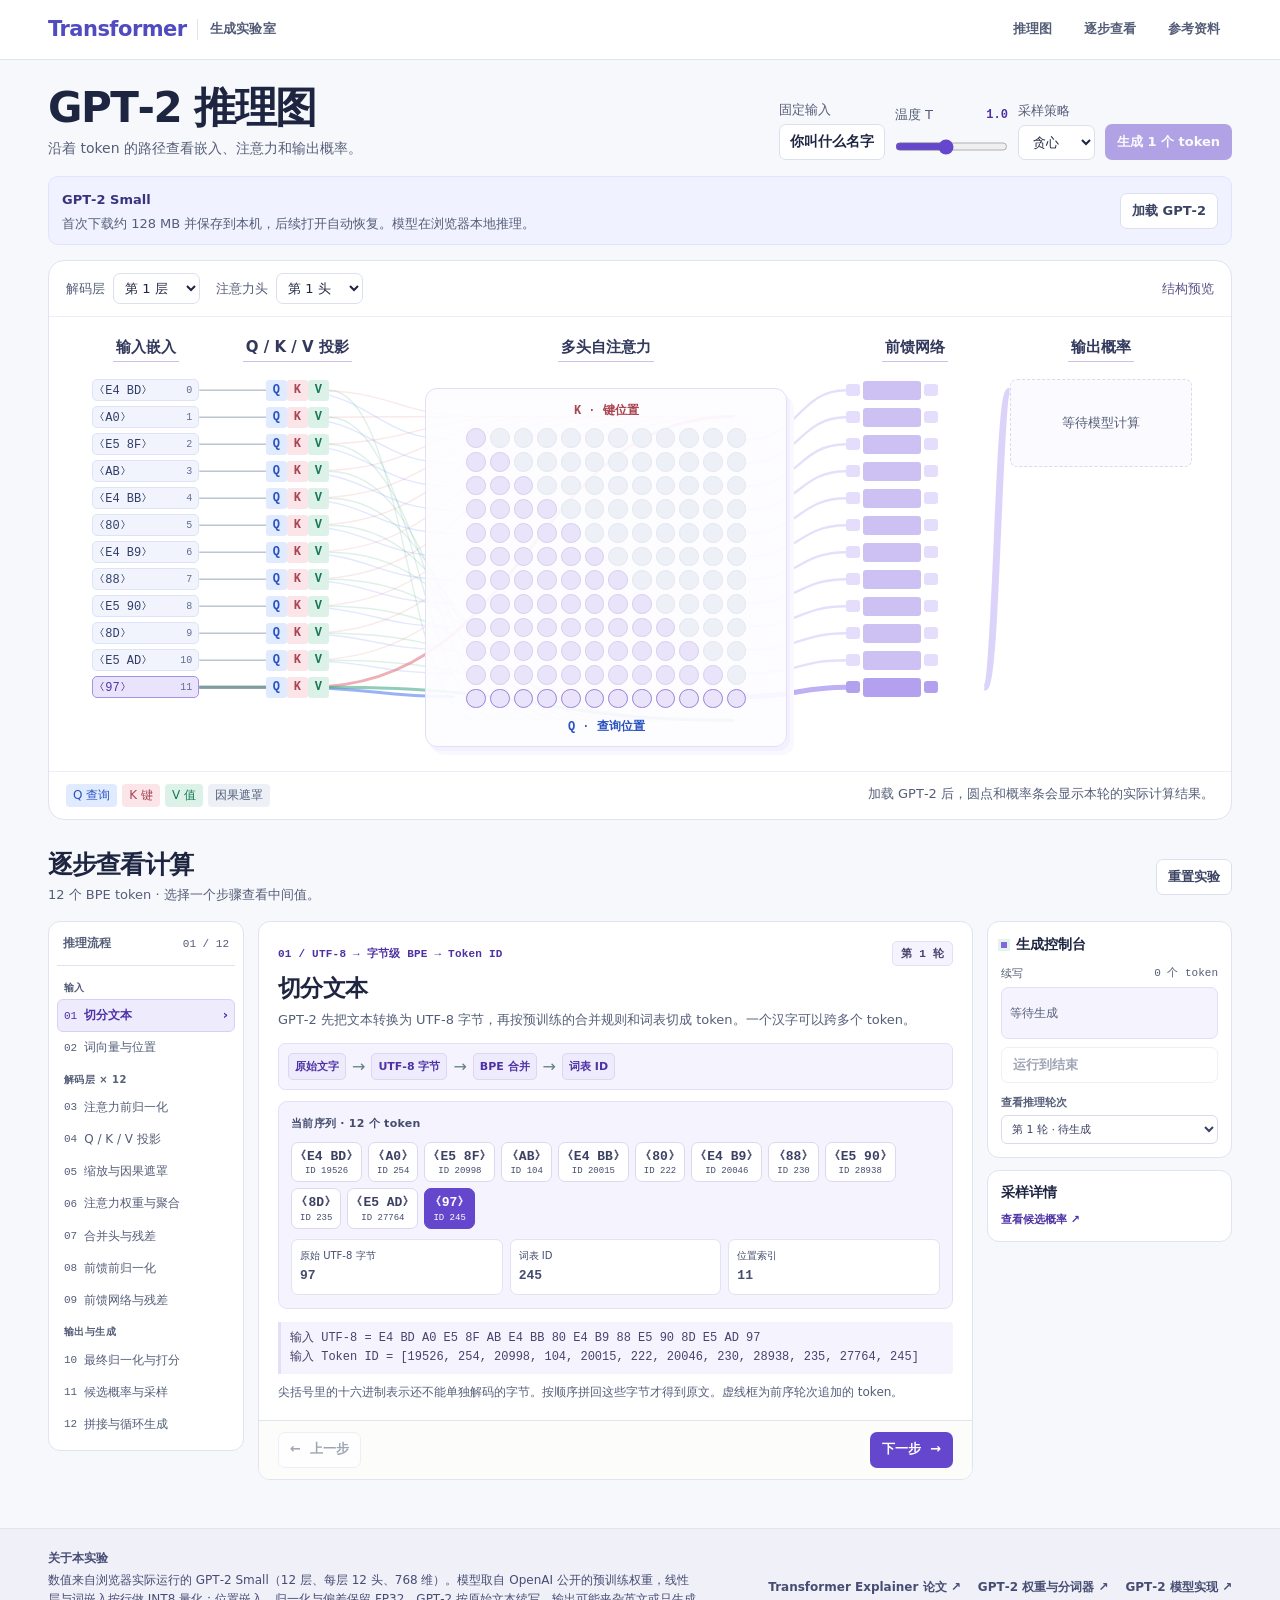
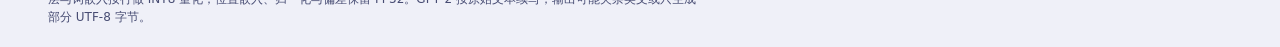
==== commit 87dbbe8b: "Add GPT-2 inference diagram and persistent model cache" ====
--- a/index.html
+++ b/index.html
@@ -4,13 +4,11 @@
   <meta charset="UTF-8">
   <meta name="viewport" content="width=device-width, initial-scale=1">
   <meta name="description" content="用真实 GPT-2 Small 预训练权重，逐步查看“你叫什么名字”如何经过 Transformer 解码器。">
-  <meta name="theme-color" content="#111d24">
+  <meta name="theme-color" content="#ffffff">
   <title>Transformer 生成实验室</title>
   <style>:root{color-scheme:light;--ink:#182a30;--muted:#52666b;--line:#dae3df;--paper:#f2f5f2;--white:#fff;--green:#0e6655;--accent:#90e8c5;--mono:'IBM Plex Mono',Consolas,monospace;--sans:Inter,'Microsoft YaHei','PingFang SC','Noto Sans CJK SC',system-ui,sans-serif}
 *,*::before,*::after{box-sizing:border-box} body{margin:0;background:var(--paper);color:var(--ink);font:14px/1.55 var(--sans)} a{color:inherit;text-decoration:none} button,input,select{font:inherit} button{cursor:pointer} button:disabled{cursor:default} button:focus-visible,a:focus-visible,select:focus-visible,input:focus-visible,summary:focus-visible{outline:2px solid #126e5c;outline-offset:3px} .skip{position:fixed;left:1rem;top:-5rem;background:white;padding:.7rem;z-index:10}.skip:focus{top:1rem}.shell{width:min(1432px,calc(100% - 96px));margin-inline:auto}
-.top{background:#fcfdfb;border-bottom:1px solid #d6e1db}.top-inner{height:66px;display:flex;align-items:center;justify-content:space-between}.brand,.top nav{display:flex;align-items:center;gap:12px}.brand{font-size:18px;letter-spacing:-.025em;font-weight:800}.brand-sub{font-size:13px;font-weight:650;letter-spacing:.02em;padding-left:12px;border-left:1px solid #cfdbd4}.mark{display:grid;place-content:center;gap:3px;width:31px;height:31px;background:#155b4e;border-radius:8px;transform:rotate(-5deg)}.mark i{height:2px;width:14px;background:#c5f8e2;display:block;border-radius:3px}.mark i:nth-child(2){width:10px}.mark i:nth-child(3){width:6px}.top nav{gap:22px;color:#4a6060;font-size:13px;font-weight:650}.top nav a{padding:7px 12px;border-radius:7px}.top nav a:hover,.nav-active{background:#edf4ee;color:#175e50}
-.hero{background:#101d24;color:#f5faf6;overflow:hidden;position:relative}.hero::before{content:'';position:absolute;inset:0;background:radial-gradient(ellipse at 77% 50%,#16453e70,transparent 57%),radial-gradient(circle at 1px 1px,#9cdbcd20 1px,transparent 0) 0 0/22px 22px;pointer-events:none}.hero-inner{min-height:314px;display:grid;grid-template-columns:1fr minmax(420px,600px);gap:18px;align-items:center;position:relative}.hero-copy{padding:31px 0 34px}.eyebrow{font:600 11px/1.4 var(--mono);letter-spacing:.17em;color:#b1d8ce;display:flex;align-items:center;gap:9px}.eyebrow span,.status-dot{display:inline-block;width:7px;height:7px;border-radius:50%;background:#88dfb6;box-shadow:0 0 0 4px #80e2b628}.hero h1{font-size:clamp(38px,4.15vw,67px);line-height:1.11;font-weight:800;letter-spacing:-.03em;margin:15px 0 14px}.hero h1 span{color:#a7edce}.hero p{color:#c4d2d2;font-size:14px;margin:0 0 19px}.hero-link{display:inline-flex;align-items:center;gap:13px;border:1px solid #55736f;border-radius:7px;padding:7px 11px;color:#e0f7ef;font-size:12px;font-weight:650}.hero-link:hover{background:#285248}.hero-link:focus-visible{outline-color:#b0f4d6}
-.hero-figure{position:relative;min-height:235px;width:100%;max-width:570px;justify-self:end;aspect-ratio:570/260;container-type:inline-size}.hero-figure canvas{position:absolute;inset:0;width:100%;height:100%}.art-label,.art-block,.art-output{position:absolute;border:1px solid #72939175;background:#172b32f2;box-shadow:0 12px 35px #08151970;border-radius:10px}.hero-figure small{display:block;color:#bed7d2;font-size:clamp(9px,2.1cqw,11px)}.art-input{left:2%;top:26%;width:35%;padding:11px 10px}.art-input div{display:flex;gap:4px;margin-top:9px}.art-input b{flex:1;display:grid;place-items:center;background:#2b4746;color:#c7f5e4;font-weight:600;border:1px solid #597977;border-radius:4px;font-size:clamp(9px,2.6cqw,15px);height:28px}.art-block{top:36%;width:13%;min-height:82px;padding:8px;text-align:center;border-color:#62bf9c88;background:#1a4a42f5}.art-block span{color:#b4efdb;font-size:17px;line-height:1}.art-block strong{display:block;font:600 16px/1.5 var(--mono);color:#def7ed}.art-b1{left:44%}.art-b2{left:63%}.art-output{left:82%;top:29%;width:18%;padding:10px;background:#d6f6e8;border-color:#d6f6e8;color:#135b48}.art-output small{color:#285a4d;white-space:nowrap}.art-output strong{display:block;font-size:29px;line-height:1.2;margin:6px 0 4px}.art-bars{height:19px;display:flex;align-items:end;gap:4px}.art-bars i{display:block;width:15%;height:90%;background:#328b73;border-radius:2px 2px 0 0}.art-bars i:nth-child(n+2){height:30%;background:#84baa6}.art-bars i:nth-child(n+3){height:18%}.art-caption{position:absolute;left:22%;right:0;bottom:4%;display:flex;align-items:center;justify-content:end;gap:11px;font-size:11px;color:#a4c1bd}.art-caption i{width:14px;height:1px;background:#728d89}
+.top{background:#fcfdfb;border-bottom:1px solid #d6e1db}.top-inner{height:66px;display:flex;align-items:center;justify-content:space-between}.brand,.top nav{display:flex;align-items:center;gap:12px}.brand{font-size:18px;letter-spacing:-.025em;font-weight:800}.brand-sub{font-size:13px;font-weight:650;letter-spacing:.02em;padding-left:12px;border-left:1px solid #cfdbd4}.top nav{gap:22px;color:#4a6060;font-size:13px;font-weight:650}.top nav a{padding:7px 12px;border-radius:7px}.top nav a:hover,.nav-active{background:#edf4ee;color:#175e50}
 .lab{padding:29px 0 48px;scroll-margin-top:14px}.lab-heading{display:flex;align-items:center;justify-content:space-between;gap:16px;margin-bottom:16px}.lab-heading h2{font-size:25px;line-height:1.25;margin:0 0 5px;letter-spacing:-.035em}.lab-heading p{margin:0;color:var(--muted);font-size:13px}.button{display:inline-flex;align-items:center;justify-content:center;gap:9px;min-height:36px;padding:6px 11px;border:1px solid transparent;border-radius:7px;font-weight:650;font-size:12px;white-space:nowrap;transition:background .16s,border-color .16s}.quiet{background:#fff;border-color:#d7e2db;color:#29423f}.quiet:hover:not(:disabled){background:#edf5ee;border-color:#9cbfb0}.primary{background:#145e50;color:#fff}.primary:hover:not(:disabled){background:#0b4b3d}.button:disabled{opacity:.48}.prompt-bar{border:1px solid #d7e4db;background:#e7efe8;border-radius:11px;display:flex;align-items:center;justify-content:space-between;padding:11px 15px;gap:12px;margin-bottom:15px}.prompt-text{display:flex;align-items:center;gap:11px}.prompt-icon{font:700 19px/1 var(--mono);display:grid;place-items:center;color:#146454;background:#d1e7d9;width:36px;height:36px;border-radius:7px}.prompt-text small,.prompt-text strong{display:block}.prompt-text small{font-size:11px;color:#48655d}.prompt-text strong{font-size:15px;letter-spacing:.09em}.prompt-meta{display:flex;gap:7px;flex-wrap:wrap;justify-content:end}.prompt-meta span,.tag{font-size:11px;color:#375d51;padding:4px 8px;border:1px solid #c8dacf;background:#f4f9f4;border-radius:5px;white-space:nowrap}
 .workbench{display:grid;grid-template-columns:196px minmax(0,1fr) 245px;gap:14px;align-items:start}.stage-sidebar,.stage-card,.console,.settings{border:1px solid var(--line);background:var(--white);border-radius:12px;min-width:0}.stage-sidebar{padding:12px 8px 10px}.side-heading{display:flex;align-items:center;justify-content:space-between;padding:0 6px 12px;margin-bottom:6px;border-bottom:1px solid #e7ede9;font-size:12px}.side-heading span{font:11px var(--mono);color:#526b65}.stage-group{color:#576c68;font-size:10px;font-weight:700;letter-spacing:.045em;padding:8px 7px 4px}.stage-nav-button{width:100%;border:1px solid transparent;border-radius:6px;background:transparent;color:#364f4b;text-align:left;font-size:12px;padding:5px 6px;min-height:30px;display:flex;align-items:center;gap:7px}.stage-nav-button span:first-child{font:11px var(--mono);color:#647c75}.stage-nav-button[aria-current=step]{background:#e4f2e9;color:#154f43;border-color:#c9e2d6;font-weight:750}.stage-nav-button[aria-current=step] span:first-child{color:#186757}.stage-nav-button:hover{background:#eef6f0}.stage-nav-button .stage-chevron{margin-left:auto;font-size:13px;visibility:hidden}.stage-nav-button[aria-current=step] .stage-chevron{visibility:visible}
 .stage-card{overflow:hidden}.stage-intro{padding:19px 19px 13px}.stage-overline{display:flex;justify-content:space-between;align-items:center;gap:5px;color:#176858;font:600 11px var(--mono);letter-spacing:.02em}.stage-intro h3{font-size:23px;line-height:1.2;letter-spacing:-.025em;margin:9px 0 6px}.stage-intro p{font-size:13px;color:var(--muted);margin:0;line-height:1.65}.stage-content{padding:0 19px 18px;min-height:236px}.stage-footer{border-top:1px solid #e7ede9;padding:11px 19px;display:flex;justify-content:space-between;gap:10px;background:#fcfdfb}.stage-tools{margin:0 19px 14px;padding:8px 9px;display:flex;flex-wrap:wrap;align-items:center;gap:8px 15px;background:#f4f8f4;border:1px solid #e0eae3;border-radius:8px}.tool-part{display:flex;align-items:center;gap:6px}.tool-part label,.tool-part span{font-size:11px;color:#395a50;font-weight:700}.segmented{display:flex;gap:4px;flex-wrap:wrap}.segmented button,.tiny-button{border:1px solid #cbdcd2;background:#fff;color:#34544b;font-size:11px;min-height:29px;padding:4px 8px;border-radius:5px}.segmented button[aria-pressed=true],.tiny-button[aria-pressed=true]{background:#16614f;border-color:#16614f;color:#fff;font-weight:700}.segmented button:hover:not([aria-pressed=true]),.tiny-button:hover:not([aria-pressed=true]){background:#e2f0e7}
@@ -19,10 +17,10 @@
 .matrix-group{display:grid;gap:9px}.matrix-group.two{grid-template-columns:repeat(2,minmax(0,1fr))}.matrix-card{border:1px solid #dfe9e2;border-radius:7px;padding:7px 8px;min-width:0}.matrix-title{display:flex;align-items:center;justify-content:space-between;gap:5px;font-size:11px;color:#36594e;margin:0 0 4px}.matrix-title small{color:#526b64;font:10px var(--mono);white-space:nowrap}.matrix-scroll{overflow:auto;max-height:250px;padding:1px;scrollbar-width:thin}.matrix{border-collapse:separate;border-spacing:2px;width:auto;font:10px/1.3 var(--mono)}.matrix th{padding:2px 3px;color:#42645b;text-align:center;white-space:nowrap}.matrix th.row-name{position:sticky;left:0;background:white;z-index:1}.matrix .active-row th{color:#0b624e}.matrix td{padding:0}.matrix-cell{display:block;width:43px;height:24px;border:1px solid transparent;border-radius:3px;font:10px var(--mono);color:#142c28;background:var(--cell,#f1f5f2);padding:0;text-align:center}.matrix-cell:hover,.matrix-cell:focus-visible{border-color:#176959;outline-offset:-2px}.active-row .matrix-cell{border-bottom-color:#438777}.matrix-cell.masked{background:repeating-linear-gradient(135deg,#f1f3f2 0 4px,#e0e8e2 4px 5px);color:#475c53}.cell-detail{min-height:21px;color:#3d6257;font-size:11px;margin:7px 0 0}.tabs-label{color:#476258;font-size:11px;margin:0 0 5px}.tab-line{margin-bottom:9px}.legend{display:flex;gap:7px;align-items:center;margin:8px 0;color:#526b63;font-size:10px}.legend i{width:58px;height:7px;border-radius:6px;background:linear-gradient(90deg,#9cbaca,#eef3f0,#9acfb9)}
 .prob-header,.prob-row{display:grid;grid-template-columns:minmax(49px,.7fr) minmax(40px,.55fr) minmax(105px,1.65fr) minmax(60px,.7fr);gap:8px;align-items:center;padding:5px 6px;font-size:11px}.prob-header{color:#507066;border-bottom:1px solid #dce9df}.prob-row{min-height:33px;border-bottom:1px solid #edf2ee}.prob-row.selected{background:#dff2e6;border-radius:4px}.prob-row em{font:10px var(--mono);font-style:normal}.prob-row strong{font-size:12px;overflow-wrap:anywhere}.bar-field{display:grid;grid-template-columns:1fr 42px;align-items:center;gap:5px}.bar-track{height:6px;background:#e5eee8;border-radius:5px;overflow:hidden}.bar-track i{display:block;height:100%;background:#4b9e83;border-radius:5px}.prob-scroll{max-height:385px;overflow:auto}.prob-scroll .prob-header{position:sticky;top:0;background:#fff;z-index:1}.sequence-box{border-radius:8px;border:1px solid #dbe8df;background:#f1f8f2;padding:11px;margin:10px 0}.sequence-box p{margin:2px 0;color:#285b4c;font-weight:650;font-size:16px;letter-spacing:.045em;overflow-wrap:anywhere}.sequence-box mark{background:#bfe8d4;color:#174e40;border-radius:3px;padding:0 3px}.history{display:flex;flex-wrap:wrap;gap:5px;margin-top:9px}.history button{font:11px var(--sans)}
 footer{border-top:1px solid #d6e2db;background:#e8efe9}.footer-inner{display:grid;grid-template-columns:minmax(0,1fr) auto;gap:18px;padding-block:20px;color:#405d55;font-size:12px}.footer-inner p{margin:4px 0 0;max-width:650px}.sources{display:flex;flex-wrap:wrap;align-items:center;gap:8px 17px}.sources a{color:#145d4e;font-weight:700}.sources a:hover{text-decoration:underline}
-@media(max-width:1120px){.shell{width:calc(100% - 52px)}.workbench{grid-template-columns:160px minmax(0,1fr) 205px;gap:9px}.stage-intro{padding-inline:14px}.stage-content,.stage-footer{padding-inline:14px}.stage-tools{margin-inline:14px}.hero-inner{grid-template-columns:minmax(0,1fr) minmax(390px,1.05fr)}}
-@media(max-width:870px){.shell{width:calc(100% - 32px)}.hero-inner{grid-template-columns:1fr minmax(265px,.88fr);min-height:285px}.hero-figure{min-height:190px}.hero p{max-width:320px}.art-input{padding:8px 5px}.art-input b{height:23px}.art-block{min-height:62px;padding:4px}.art-output{padding:5px}.art-output strong{font-size:21px}.workbench{grid-template-columns:148px minmax(0,1fr)}.inspector{grid-column:2;grid-template-columns:repeat(2,minmax(0,1fr))}.stage-sidebar{grid-row:span 2}.footer-inner{grid-template-columns:1fr}}
-@media(max-width:570px){.shell{width:calc(100% - 24px)}.top-inner{height:56px}.brand{font-size:14px;gap:7px}.brand-sub{font-size:10px;padding-left:6px}.mark{width:24px;height:24px}.top nav{gap:4px;font-size:11px}.top nav a{padding:4px 5px}.top nav a:first-child{display:none}.hero-inner{display:block}.hero-copy{padding:25px 0 11px}.hero h1{font-size:42px}.hero-figure{min-height:150px;max-width:420px;margin:0 auto 14px}.art-caption{bottom:0}.lab{padding-top:22px}.lab-heading h2{font-size:21px}.lab-heading p{font-size:11px}.prompt-bar{padding:8px}.prompt-meta{gap:4px}.prompt-meta span{font-size:9px;padding:3px 4px}.prompt-meta span:last-child{display:none}.prompt-text{gap:6px}.prompt-text strong{font-size:13px}.prompt-icon{width:27px;height:27px;font-size:14px}.workbench{display:flex;flex-direction:column;align-items:stretch;gap:9px}.stage-sidebar{padding:8px}.side-heading{padding:0 4px 5px}.stage-sidebar nav{display:grid;grid-template-columns:repeat(3,minmax(0,1fr));gap:2px}.stage-group{grid-column:1/-1;padding:3px 4px 0}.stage-nav-button{padding:3px;font-size:10px;gap:3px;min-height:28px}.stage-nav-button .stage-chevron{display:none}.stage-intro h3{font-size:20px}.inspector{gap:8px}.matrix-group.two{grid-template-columns:minmax(0,1fr)}.prob-header,.prob-row{gap:4px}.bar-field{grid-template-columns:1fr 39px}.sources{gap:6px 10px}}
-@media(max-width:349px){.inspector{grid-template-columns:1fr}.stage-nav-button span:first-child{display:none}.hero h1{font-size:34px}}
+@media(max-width:1120px){.shell{width:calc(100% - 52px)}.workbench{grid-template-columns:160px minmax(0,1fr) 205px;gap:9px}.stage-intro{padding-inline:14px}.stage-content,.stage-footer{padding-inline:14px}.stage-tools{margin-inline:14px}}
+@media(max-width:870px){.shell{width:calc(100% - 32px)}.workbench{grid-template-columns:148px minmax(0,1fr)}.inspector{grid-column:2;grid-template-columns:repeat(2,minmax(0,1fr))}.stage-sidebar{grid-row:span 2}.footer-inner{grid-template-columns:1fr}}
+@media(max-width:570px){.shell{width:calc(100% - 24px)}.top-inner{height:56px}.brand{font-size:14px;gap:7px}.brand-sub{font-size:10px;padding-left:6px}.top nav{gap:4px;font-size:11px}.top nav a{padding:4px 5px}.top nav a:first-child{display:none}.lab{padding-top:22px}.lab-heading h2{font-size:21px}.lab-heading p{font-size:11px}.prompt-bar{padding:8px}.prompt-meta{gap:4px}.prompt-meta span{font-size:9px;padding:3px 4px}.prompt-meta span:last-child{display:none}.prompt-text{gap:6px}.prompt-text strong{font-size:13px}.prompt-icon{width:27px;height:27px;font-size:14px}.workbench{display:flex;flex-direction:column;align-items:stretch;gap:9px}.stage-sidebar{padding:8px}.side-heading{padding:0 4px 5px}.stage-sidebar nav{display:grid;grid-template-columns:repeat(3,minmax(0,1fr));gap:2px}.stage-group{grid-column:1/-1;padding:3px 4px 0}.stage-nav-button{padding:3px;font-size:10px;gap:3px;min-height:28px}.stage-nav-button .stage-chevron{display:none}.stage-intro h3{font-size:20px}.inspector{gap:8px}.matrix-group.two{grid-template-columns:minmax(0,1fr)}.prob-header,.prob-row{gap:4px}.bar-field{grid-template-columns:1fr 39px}.sources{gap:6px 10px}}
+@media(max-width:349px){.inspector{grid-template-columns:1fr}.stage-nav-button span:first-child{display:none}}
 @media(prefers-reduced-motion:reduce){*,*::before,*::after{scroll-behavior:auto!important;transition:none!important}}
 
 .skip:not(:focus){clip-path:inset(50%);width:1px;height:1px;overflow:hidden;padding:0}
@@ -31,57 +29,181 @@
 .model-information progress{width:min(100%,22rem);height:8px;accent-color:#176d58;display:block;margin-top:8px}.model-information progress[hidden],.button[hidden]{display:none}
 .load-placeholder{background:#f1f7f3;border:1px solid #dbe8df;border-radius:8px;padding:14px}.load-placeholder p{font-size:12px;color:#45645a;margin:0 0 9px}
 .decoded-reply{background:#e8f4eb;border:1px solid #d3e8dc;border-radius:7px;color:#205647;font-weight:700;padding:7px 8px;margin-bottom:5px;white-space:pre-wrap;overflow-wrap:anywhere}
-.token-box strong{font:700 13px/1.35 var(--mono);white-space:nowrap}.generated-token{max-width:100%;overflow-wrap:anywhere}.art-output strong{font-size:clamp(13px,4.2cqw,25px);overflow-wrap:anywhere}
+.token-box strong{font:700 13px/1.35 var(--mono);white-space:nowrap}.generated-token{max-width:100%;overflow-wrap:anywhere}
 .matrix-pages,.list-pages{display:flex;align-items:center;flex-wrap:wrap;gap:7px;color:#45665c;font-size:11px;margin:5px 0 7px}
 .matrix-pages select{padding-block:2px;min-height:25px}.list-pages input{width:65px;background:#fff;border:1px solid #cbdcd2;border-radius:5px;margin-left:3px;padding:4px;font:11px var(--mono);color:#294f43}
 .prob-header,.prob-row{grid-template-columns:minmax(58px,1.0fr) minmax(43px,.45fr) minmax(94px,1.1fr) minmax(52px,.55fr)}
 .prob-row strong{overflow-wrap:anywhere}.sequence-box p{white-space:pre-wrap}
 @media(max-width:570px){.model-bar{padding:8px;gap:6px}.model-information p{font-size:11px}.model-bar .button{padding-inline:7px}.prob-header,.prob-row{grid-template-columns:minmax(58px,1.0fr) minmax(39px,.45fr) minmax(76px,1.1fr) minmax(48px,.55fr)}}
+
+:root {
+  --ink: #1e2540;
+  --muted: #555e78;
+  --line: #e0e3f0;
+  --paper: #f7f8fc;
+  --violet: #6447cc;
+  --violet-dark: #4d31a5;
+  --violet-soft: #eeebfd;
+}
+body { font-size: 16px; }
+.top { background: #fff; border-color: var(--line); }
+.top-inner { height: 59px; }
+.brand { gap: 10px; font-size: 21px; color: #514bc0; }
+.brand-sub { border-color: var(--line); color: #535b77; }
+.top nav { gap: 8px; color: var(--muted); }
+.top nav a:hover { background: var(--violet-soft); color: var(--violet-dark); }
+button:focus-visible,a:focus-visible,select:focus-visible,input:focus-visible,summary:focus-visible,.flow-scroll:focus-visible { outline-color: var(--violet); }
+.flow-section { padding-top: 24px; }
+.flow-heading { display: flex; align-items: end; justify-content: space-between; gap: 20px; margin-bottom: 16px; }
+.flow-heading h1 { margin: 0; font-size: clamp(28px,3.4vw,42px); line-height: 1.13; letter-spacing: -.035em; }
+.flow-heading p { margin: 7px 0 0; color: var(--muted); font-size: 14px; }
+.flow-toolbar { display: flex; gap: 10px; align-items: end; flex-wrap: wrap; }
+.flow-input,.flow-temperature,.flow-sampling { display: grid; gap: 4px; min-width: 0; }
+.flow-input span,.flow-temperature label,.flow-sampling,.flow-controls label { font-size: 13px; color: var(--muted); }
+.flow-input strong,.flow-sampling select,.flow-controls select { padding: 6px 10px; background: #fff; color: var(--ink); border: 1px solid #dce0ee; border-radius: 7px; min-height: 35px; }
+.flow-input strong { white-space: nowrap; font-size: 14px; }
+.flow-temperature { width: 113px; }
+.flow-temperature div { display: flex; justify-content: space-between; align-items: center; }
+.flow-temperature output { font: 600 12px var(--mono); color: var(--violet-dark); }
+.flow-temperature input { width: 100%; height: 27px; margin: 4px 0 0; accent-color: var(--violet); }
+.button { font-size: 13px; }
+.primary { background: var(--violet); }
+.primary:hover:not(:disabled) { background: var(--violet-dark); }
+.quiet { border-color: #dce0ee; color: #3a4363; }
+.quiet:hover:not(:disabled) { background: var(--violet-soft); border-color: #bfb1ed; }
+.model-bar { background: #f0f2ff; border-color: #e0e4ff; }
+.model-information strong { color: #38347e; }
+.model-information p { font-size: 13px; }
+.model-information progress { accent-color: var(--violet); }
+.flow-frame { background: white; border: 1px solid var(--line); border-radius: 16px; }
+.flow-controls,.flow-caption { display: flex; align-items: center; justify-content: space-between; gap: 12px; padding: 12px 17px; }
+.flow-controls { border-bottom: 1px solid #eceef7; }
+.flow-controls > div { display: flex; align-items: center; gap: 8px; }
+.flow-controls label:nth-of-type(2) { margin-left: 8px; }
+.flow-controls select { min-height: 31px; padding: 3px 7px; font-size: 13px; }
+#flow-mode { font-size: 13px; color: #5b5287; }
+.flow-scroll { overflow: auto; scrollbar-width: thin; }
+.flow-board { min-width: 890px; min-height: 410px; margin-inline: 14px; position: relative; display: grid; grid-template-columns: 12% 15% 40% 15% 18%; align-items: start; padding: 17px 1.3% 24px; }
+#flow-art { position: absolute; inset: 0; width: 100%; height: 100%; pointer-events: none; }
+.flow-column { position: relative; display: grid; justify-items: center; min-width: 0; }
+.flow-title { border: 0; border-bottom: 1px solid #c9c1ec; background: #fff; color: #32395c; padding: 2px 3px; margin-bottom: 17px; white-space: nowrap; font-weight: 690; font-size: 15px; }
+.flow-title:hover { color: var(--violet); border-color: var(--violet); }
+.flow-lanes { display: grid; gap: 5px; width: 100%; justify-items: center; }
+.flow-token { display: flex; align-items: center; justify-content: space-between; gap: 4px; width: min(100%,107px); min-width: 0; height: 22px; border: 1px solid #dde4fa; border-radius: 5px; background: #f1f4fd; color: #303c66; padding: 1px 6px; font: 12px var(--mono); }
+.flow-token span { text-overflow: ellipsis; overflow: hidden; white-space: nowrap; }
+.flow-token small { color: #626e90; }
+.flow-token[aria-pressed=true] { background: #e9e4fc; border-color: #a394e3; color: var(--violet-dark); }
+.flow-qkv { height: 22px; display: flex; align-items: center; }
+.flow-qkv span { width: 21px; height: 21px; display: grid; place-items: center; border-radius: 3px; font: 700 12px var(--mono); }
+.query { color: #2953c0; background-color: #e1ebff; }
+.key { color: #a94451; background-color: #fbe5e9; }
+.value { color: #187756; background-color: #dcf2e9; }
+.flow-mlp-lane { display: grid; grid-template-columns: 14px minmax(26px, 58px) 14px; gap: 3px; align-items: center; height: 22px; width: 82%; }
+.flow-mlp-lane span { height: 12px; background: #e5ddfc; border-radius: 3px; }
+.flow-mlp-lane span:nth-child(2) { height: 19px; background: #ccc1f2; }
+.flow-mlp-lane.selected span { background: #b3a1ef; }
+.flow-matrix-panel { width: min(91%,362px); margin-top: 9px; display: grid; justify-items: center; padding: 13px 18px 11px; border: 1px solid #e4dff4; border-radius: 12px; background: rgba(253,252,255,.93); box-shadow: 3px 4px 0 #f4f0ff, 7px 8px 0 #faf8ff; }
+.flow-key-label,.flow-query-label { font: 600 12px var(--mono); }
+.flow-key-label { color: #a94451; margin-bottom: 9px; }
+.flow-query-label { color: #2953c0; margin-top: 10px; }
+#flow-grid { width: min(100%,280px); display: grid; grid-template-columns: repeat(var(--cells),minmax(0,1fr)); gap: 4px; }
+.flow-cell { width: 100%; aspect-ratio: 1; border: 1px solid #d6cef0; border-radius: 50%; padding: 0; background: color-mix(in srgb, #754de1 calc(var(--strength) * 100%), #eae4fb); }
+.flow-cell.selected { border-color: #9a80dc; }
+.flow-cell.masked { background: #edf0f6; border-color: #e3e7ef; }
+.flow-cell:hover:not(:disabled) { box-shadow: 0 0 0 2px #8368d8; }
+#flow-output { width: 90%; display: grid; gap: 9px; }
+.flow-empty { border: 1px dashed #dbd9ec; background: #fbfaff; border-radius: 7px; min-height: 88px; padding: 10px; font-size: 13px; color: var(--muted); display: grid; place-items: center; }
+.flow-result { padding: 3px 6px; color: #343d61; }
+.flow-result > div:first-child { display: flex; justify-content: space-between; gap: 4px; font: 12px var(--mono); }
+.flow-result strong { overflow: hidden; white-space: nowrap; text-overflow: ellipsis; }
+.flow-result.picked { color: var(--violet-dark); background: #f1ecff; border-radius: 5px; }
+.flow-result.filtered .flow-bar i { background: #b7bdd2; }
+.flow-bar { height: 4px; margin-top: 5px; background: #ebe8f4; border-radius: 3px; overflow: hidden; }
+.flow-bar i { height: 100%; display: block; background: #9a82e8; border-radius: 3px; }
+.flow-caption { border-top: 1px solid #eceef7; align-items: flex-start; flex-wrap: wrap; }
+.flow-legend { display: flex; flex-wrap: wrap; gap: 5px; }
+.flow-legend span { padding: 2px 7px; border-radius: 4px; font-size: 12px; white-space: nowrap; }
+.masked-key { background: #edf0f6; color: #52607a; }
+.flow-caption p { margin: 0; font-size: 13px; color: var(--muted); }
+.stage-sidebar,.stage-card,.console,.settings { border-color: var(--line); }
+.side-heading,.stage-group,.stage-nav-button,.stage-nav-button span:first-child,.side-heading span,.console-label,.placeholder,.inspector label { color: var(--muted); }
+.stage-nav-button[aria-current=step],.stage-nav-button:hover,.generated-token.is-selected { background: var(--violet-soft); color: var(--violet-dark); border-color: #d8cff8; }
+.stage-nav-button[aria-current=step] span:first-child,.stage-overline,.slider-label output,.inspect-link,.matrix .active-row th { color: var(--violet-dark); }
+.tag,.stage-tools,.token-panel,.transform-chain,.formula,.load-placeholder,.sequence-box,.generated,.decoded-reply { background: #f5f3fe; border-color: #e5def8; color: #48426c; }
+.token-box,.tiny-button,.segmented button,.generated-token,.inspector select,.seed-control input { border-color: #dcd9ef; color: #3c4163; }
+.token-box[aria-pressed=true],.segmented button[aria-pressed=true],.tiny-button[aria-pressed=true] { background: var(--violet); color: white; border-color: var(--violet); box-shadow: none; }
+.token-box[aria-pressed=true] small { color: white; }
+.transform-chain b,.prob-row.selected,.sequence-box mark { background: var(--violet-soft); color: var(--violet-dark); border-color: #ddd5f2; }
+.metric strong,.metric small,.section-label,.token-box small,.tool-part label,.matrix-title,.matrix-title small,.matrix th,.cell-detail,.explain strong,.sequence-box p { color: #444d6d; }
+.matrix-card,.metric,.stage-footer,.side-heading,.prob-header,.prob-row { border-color: var(--line); }
+.active-row .matrix-cell,.matrix-cell:hover,.matrix-cell:focus-visible { border-color: #a391ea; }
+.bar-track { background: #ebe8f5; }
+.bar-track i,.status-dot { background: #8466dc; }
+.inspector input[type=range] { accent-color: var(--violet); }
+footer { background: #eff0f8; border-color: var(--line); }
+.footer-inner,.sources a { color: #474c73; }
+@media (max-width: 1120px) { .flow-heading { align-items: start; flex-direction: column; gap: 12px; } }
+@media (max-width: 570px) {
+  .top nav a { padding-inline: 4px; }
+  .brand { font-size: 15px; }
+  .flow-section { padding-top: 18px; }
+  .flow-toolbar { gap: 7px; }
+  .flow-temperature { width: 90px; }
+  .flow-controls,.flow-caption { padding: 8px; }
+  .flow-controls { flex-wrap: wrap; }
+  .flow-board { margin-inline: 8px; }
+}
 </style>
 </head>
 <body>
   <a class="skip" href="#lab">跳到实验区</a>
   <header class="top">
     <div class="shell top-inner">
-      <a href="#top" class="brand" aria-label="Transformer 生成实验室首页"><span class="mark" aria-hidden="true"><i></i><i></i><i></i></span> Transformer<span class="brand-sub">生成实验室</span></a>
-      <nav aria-label="站内导航"><a class="nav-active" href="#lab">推理实验</a><a href="#references">参考资料 <span aria-hidden="true">↗</span></a></nav>
+      <a href="#top" class="brand" aria-label="Transformer 生成实验室首页"><span>Transformer</span><span class="brand-sub">生成实验室</span></a>
+      <nav aria-label="站内导航"><a href="#flow">推理图</a><a href="#lab">逐步查看</a><a href="#references">参考资料</a></nav>
     </div>
   </header>
   <main id="top">
-    <section class="hero" aria-labelledby="title">
-      <div class="shell hero-inner">
-        <div class="hero-copy">
-          <div class="eyebrow"><span></span> GPT‑2 SMALL / 124M</div>
-          <h1 id="title">一句话如何<br>变成<span>下一段文字</span>？</h1>
-          <p>从「你叫什么名字」出发，观察 GPT‑2 的 12 层解码器如何逐个生成 token。</p>
-          <a class="hero-link" href="#lab">开始逐步查看 <span aria-hidden="true">↓</span></a>
-        </div>
-        <div class="hero-figure" aria-label="输入序列经过 12 层解码器，得到下一个 token 的概率分布" role="img">
-          <canvas id="flow-art" width="570" height="260" aria-hidden="true"></canvas>
-          <div class="art-label art-input"><small>输入文本</small><div><b>你</b><b>叫</b><b>什</b><b>么</b><b>名</b><b>字</b></div></div>
-          <div class="art-block art-b1"><span aria-hidden="true">▥</span><small>解码层</small><strong>01</strong></div>
-          <div class="art-block art-b2"><span aria-hidden="true">▥</span><small>解码层</small><strong>12</strong></div>
-          <div class="art-output"><small>下一个 token</small><strong id="art-next">?</strong><div class="art-bars" aria-hidden="true"><i></i><i></i><i></i><i></i><i></i></div></div>
-          <div class="art-caption">输入文本 <i></i> 12 层解码 <i></i> 输出概率</div>
-        </div>
+    <section class="shell flow-section" id="flow" aria-labelledby="title">
+      <div class="flow-heading">
+        <div><h1 id="title">GPT‑2 推理图</h1><p>沿着 token 的路径查看嵌入、注意力和输出概率。</p></div>
+        <div class="flow-toolbar">
+          <div class="flow-input"><span>固定输入</span><strong>你叫什么名字</strong></div>
+          <div class="flow-temperature"><div><label for="temperature">温度 T</label><output id="temperature-value" for="temperature">1.0</output></div><input id="temperature" type="range" min="0.2" max="2" step="0.1" value="1"></div>
+          <label class="flow-sampling">采样策略<select id="method"><option value="greedy">贪心</option><option value="top-k">Top-k</option><option value="top-p">Top-p</option></select></label>
+          <button type="button" id="generate" class="button primary">生成 1 个 token</button>
+        </div>
+      </div>
+      <div class="model-bar" aria-label="模型加载">
+        <div class="model-information"><strong id="model-title">GPT‑2 Small</strong><p id="model-message" aria-live="polite">首次下载约 128 MB 并保存到本机，后续打开自动恢复。模型在浏览器本地推理。</p>
+          <progress id="model-progress" hidden max="1" value="0" aria-label="模型加载进度"></progress>
+        </div>
+        <button type="button" class="button quiet" id="load-model">加载 GPT‑2</button>
+      </div>
+      <div class="flow-frame">
+        <div class="flow-controls">
+          <div><label for="flow-layer">解码层</label><select id="flow-layer"></select><label for="flow-head">注意力头</label><select id="flow-head"></select></div>
+          <span id="flow-mode">结构预览</span>
+        </div>
+        <div class="flow-scroll" tabindex="0" role="region" aria-label="推理图，可横向滚动">
+          <div class="flow-board">
+            <canvas id="flow-art" aria-hidden="true"></canvas>
+            <div class="flow-column"><button class="flow-title" type="button" data-flow-stage="1">输入嵌入</button><div id="flow-tokens" class="flow-lanes"></div></div>
+            <div class="flow-column"><button class="flow-title" type="button" data-flow-stage="3">Q / K / V 投影</button><div id="flow-projections" class="flow-lanes" aria-hidden="true"></div></div>
+            <div class="flow-column flow-attention"><button class="flow-title" type="button" data-flow-stage="5">多头自注意力</button><div class="flow-matrix-panel"><div class="flow-key-label">K · 键位置</div><div id="flow-grid"></div><div class="flow-query-label">Q · 查询位置</div></div></div>
+            <div class="flow-column"><button class="flow-title" type="button" data-flow-stage="8">前馈网络</button><div id="flow-mlp" class="flow-lanes" aria-hidden="true"></div></div>
+            <div class="flow-column"><button class="flow-title" type="button" data-flow-stage="10">输出概率</button><div id="flow-output"></div></div>
+          </div>
+        </div>
+        <div class="flow-caption"><div class="flow-legend"><span class="query">Q 查询</span><span class="key">K 键</span><span class="value">V 值</span><span class="masked-key">因果遮罩</span></div><p id="flow-insight" aria-live="polite"></p></div>
       </div>
     </section>
 
     <section class="shell lab" id="lab" aria-labelledby="lab-title">
       <header class="lab-heading">
-        <div><h2 id="lab-title">推理工作台</h2><p>选择左侧步骤，查看同一轮推理中每一步的中间值。</p></div>
-        <button type="button" id="reset" class="button quiet"><span aria-hidden="true">↻</span> 重置实验</button>
+        <div><h2 id="lab-title">逐步查看计算</h2><p><span id="prompt-count">字节级 BPE</span> · 选择一个步骤查看中间值。</p></div>
+        <button type="button" id="reset" class="button quiet">重置实验</button>
       </header>
-      <div class="prompt-bar">
-        <div class="prompt-text"><span class="prompt-icon" aria-hidden="true">›_</span><div><small>固定输入</small><strong>你叫什么名字</strong></div></div>
-        <div class="prompt-meta"><span id="prompt-count">字节级 BPE</span><span>12 层 · 每层 12 头</span><span>预训练 GPT‑2</span></div>
-      </div>
-      <div class="model-bar" aria-label="模型加载">
-        <div class="model-information"><strong id="model-title">GPT‑2 Small</strong><p id="model-message" aria-live="polite">首次加载约 129 MB。分词可立即查看，模型在浏览器本地推理。</p>
-          <progress id="model-progress" hidden max="1" value="0" aria-label="模型加载进度"></progress>
-        </div>
-        <button type="button" class="button primary" id="load-model">加载 GPT‑2 <span aria-hidden="true">↓</span></button>
-      </div>
       <div class="workbench">
         <aside class="stage-sidebar" aria-label="推理流程">
           <div class="side-heading"><strong>推理流程</strong><span id="step-count">01 / 12</span></div>
@@ -99,16 +221,11 @@
             <p class="console-label">续写 <span id="generation-count">0 个 token</span></p>
             <div id="decoded-reply" class="decoded-reply" aria-live="polite"></div>
             <div id="generated" class="generated" aria-live="polite"></div>
-            <div class="generate-actions"><button type="button" id="generate" class="button primary">生成 1 个 token <span aria-hidden="true">→</span></button><button type="button" id="run" class="button quiet">运行到结束 <span aria-hidden="true">⇥</span></button></div>
+            <div class="generate-actions"><button type="button" id="run" class="button quiet">运行到结束</button></div>
             <div class="round-controls"><label for="round">查看推理轮次</label><select id="round"></select></div>
           </section>
           <section class="settings">
-            <h3>采样设置</h3>
-            <label for="method">策略</label>
-            <select id="method"><option value="greedy">贪心（取最高概率）</option><option value="top-k">Top-k</option><option value="top-p">Top-p</option></select>
-            <div class="slider-label"><label for="temperature">温度 T</label><output id="temperature-value" for="temperature">1.0</output></div>
-            <input id="temperature" type="range" min="0.2" max="2" step="0.1" value="1">
-            <div class="range-ends"><span>更集中</span><span>更均匀</span></div>
+            <h3>采样详情</h3>
             <div id="method-settings" hidden>
               <div class="slider-label"><label id="threshold-label" for="threshold"></label><output id="threshold-value" for="threshold"></output></div>
               <input id="threshold" type="range">
